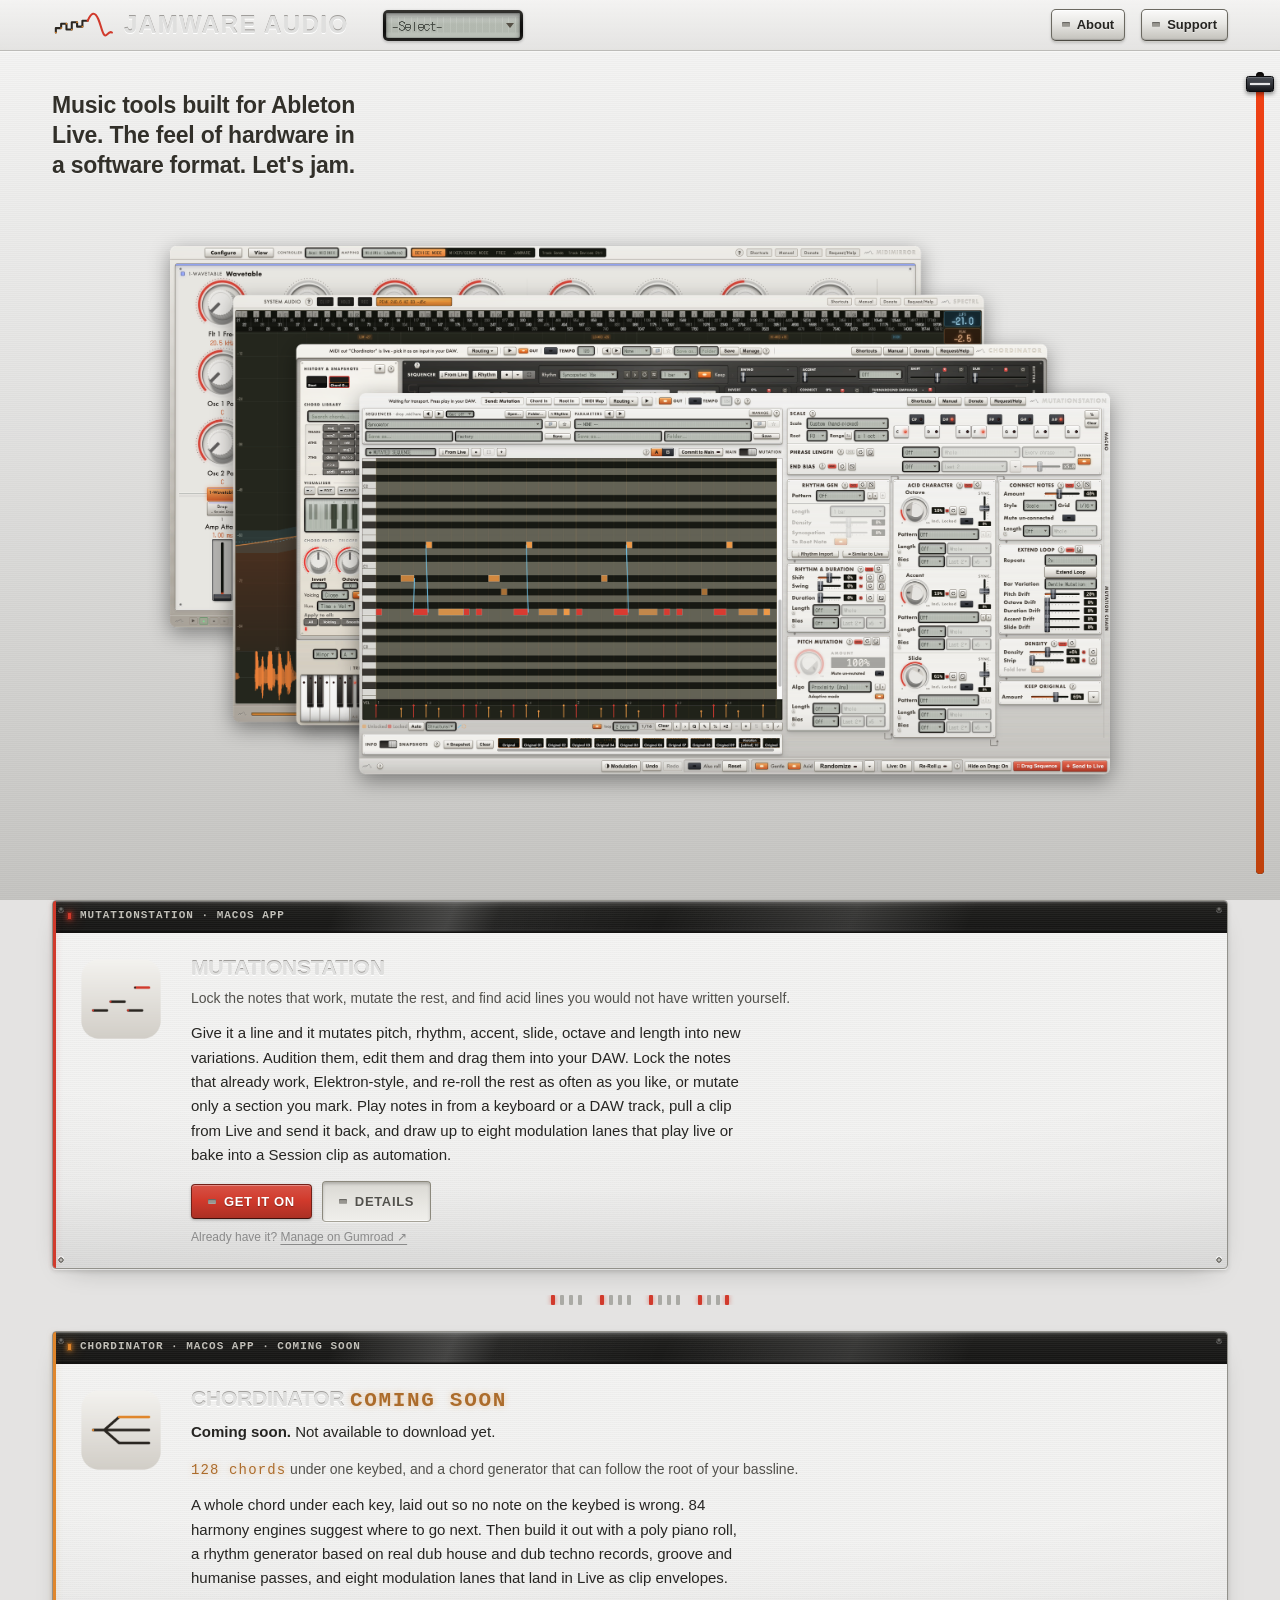
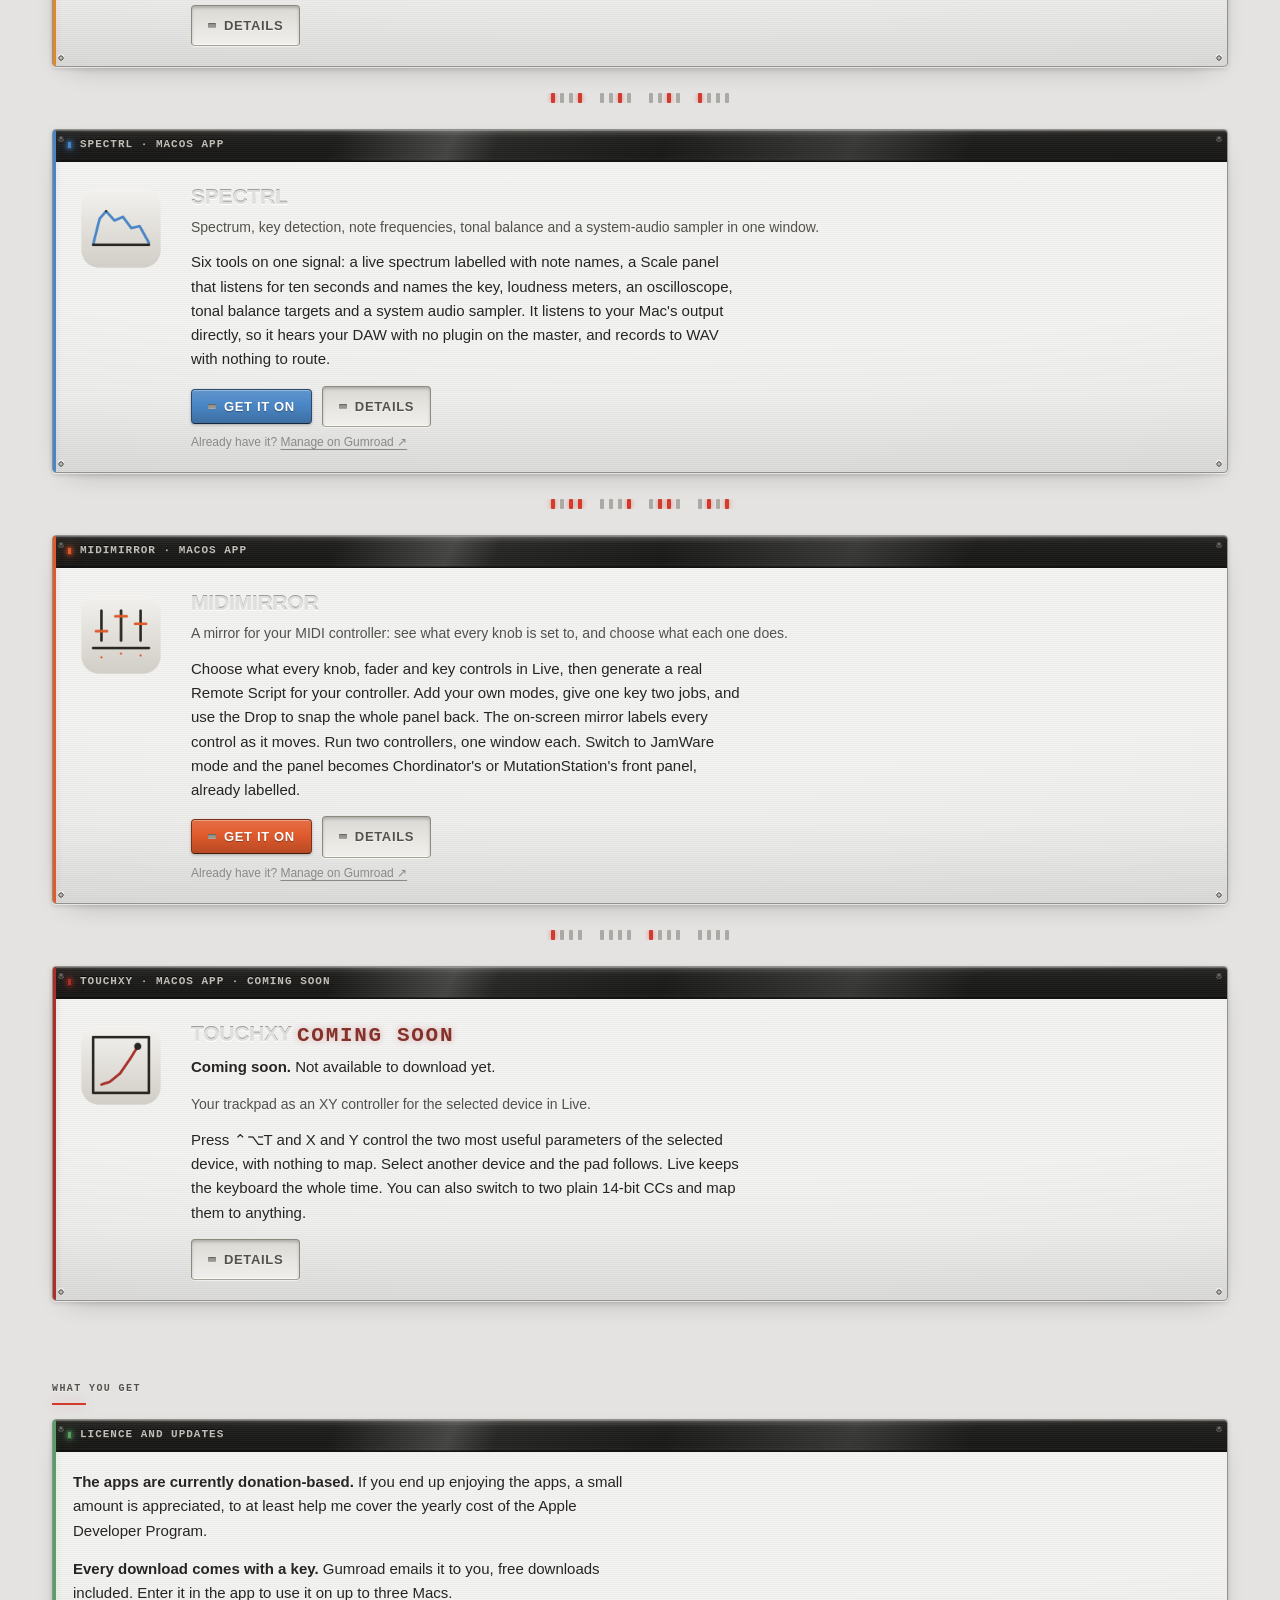
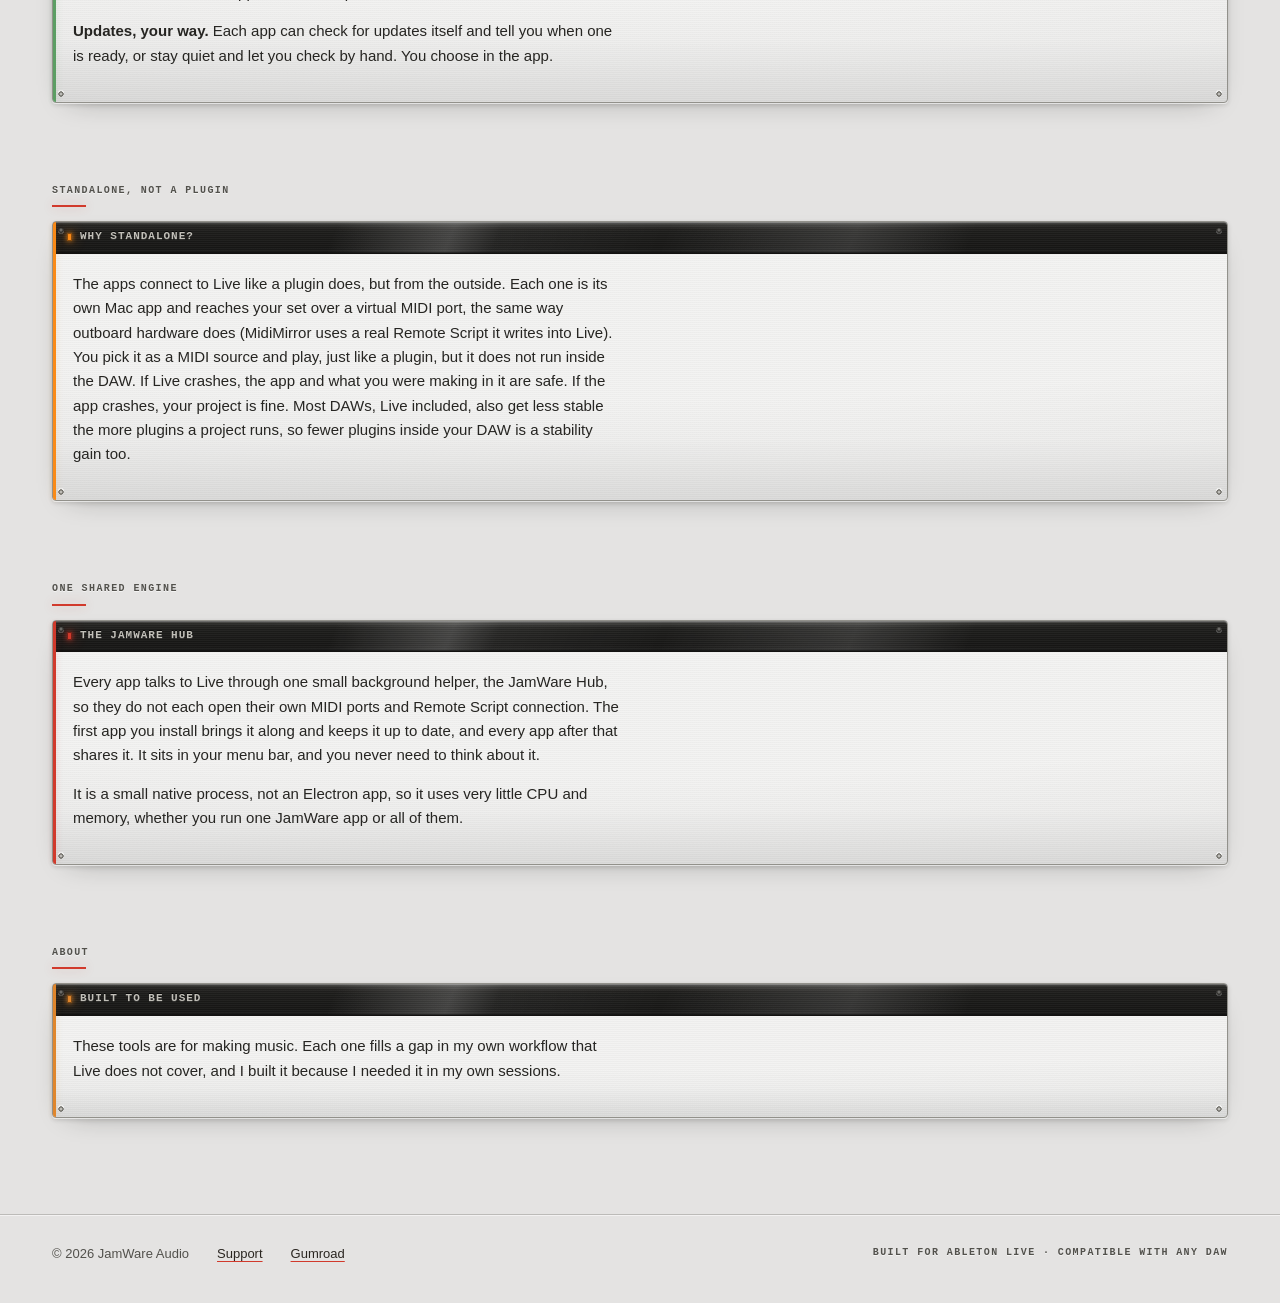
==== index.html @ 196b4a99 "Publish site from jamwareaudio@770627e" ====
<!doctype html>
<html lang="en">
<head>
<meta charset="utf-8" />
<meta name="viewport" content="width=device-width, initial-scale=1" />
<title>JamWare Audio - Music tools built for Ableton Live</title>
<meta name="description" content="Apps built for Ableton Live, with the flexibility of plugins and the depth of hardware: MutationStation, Chordinator, Spectrl and MidiMirror. Compatible with any DAW." />
<!-- The company mark, not an app icon: every tab of this site used to be
     branded MutationStation, which reads as one product rather than five. -->
<link rel="icon" href="assets/favicon.svg" />

<!-- Social cards. Pasting a link to this site into a DM, a forum or a post
     previewed as a blank box before 2026-08-13, which is most of how anything
     gets shared. og:image must be an absolute URL: several scrapers do not
     resolve relative ones, and the fallback when they fail is nothing at all.
     If the site ever moves off https://jamwareaudio.com/ these five URLs move with it. -->
<meta property="og:type" content="website" />
<meta property="og:site_name" content="JamWare Audio" />
<meta property="og:title" content="JamWare Audio - Mac apps for music production" />
<meta property="og:description" content="Apps built for Ableton Live, with the flexibility of plugins and the depth of hardware: MutationStation, Chordinator, Spectrl and MidiMirror. Compatible with any DAW." />
<meta property="og:url" content="https://jamwareaudio.com/" />
<meta property="og:image" content="https://jamwareaudio.com/assets/shots/hero-stack.png" />
<meta name="twitter:card" content="summary_large_image" />
<meta name="twitter:title" content="JamWare Audio - Mac apps for music production" />
<meta name="twitter:description" content="Apps built for Ableton Live, with the flexibility of plugins and the depth of hardware: MutationStation, Chordinator, Spectrl and MidiMirror. Compatible with any DAW." />
<meta name="twitter:image" content="https://jamwareaudio.com/assets/shots/hero-stack.png" />
<link rel="stylesheet" href="styles.css?v=1790331488" />

<!-- ==========================================================================
     STORE LINKS — every "Get it" button on this site points at Gumroad, and
     every one of them is written as https://jamwareaudio.gumroad.com/l/<slug>.

     The four app slugs (mutationstation, chordinator, spectrl, midimirror) were
     checked against the live dashboard on 2026-08-13 and are correct. They
     appear here on the cards and once more on each page in apps/.

     ⚠ The two bundle slugs, creative-bundle and toolbox-bundle, are NOT
     confirmed: those products do not exist on Gumroad yet. Both buttons 404
     until they are created. Nothing here needs changing if the products are
     made with these slugs; if they end up named differently, fix them in the
     #bundles section below.
     ====================================================================== -->
</head>
<body>


<header class="site-header">
  <div class="wrap">
    <a class="brand" href="index.html">
      <img src="assets/logo.svg" alt="" width="40" height="22" />
      <span class="wordmark">JamWare Audio</span>
    </a>
    
    <label class="hero-lcd" aria-hidden="false">
        <select id="siteAppSelect" class="hero-lcd-select" aria-label="Select an app" onchange="if(this.value){ location.href=this.value; }">
          <option value="" selected>-Select-</option>
          <option value="apps/mutationstation.html">MutationStation</option>
          <option value="apps/chordinator.html">Chordinator</option>
          <option value="apps/spectrl.html">Spectrl</option>
          <option value="apps/midimirror.html">MidiMirror</option>
          <option value="apps/touchxy.html">TouchXY</option>
        </select>
      </label>
    <nav class="site-nav">
      <!-- Bundles hidden 2026-09-23: every app is free / pay what you want, so a bundle saves nothing. Restore with the #bundles section. <a href="#bundles">Bundles</a> -->
      <a href="#about">About</a>
      <a href="mailto:jamwareaudio@gmail.com">Support</a>
    </nav>
  </div>
</header>

<main>

  <section class="hero wrap">
    <!-- ⚠ The headline is the NAME, not a claim, and that is deliberate as of
         2026-08-13 at the user's instruction. It is set as engraved metal
         (.engraved, in styles.css) because the whole site argues these are
         boxes rather than plugins, and a milled nameplate is the first thing
         you see on a box. Treat it as a wordmark: do not reword it, and do not
         let it wrap to three lines on mobile.

         The claim that used to be the h1 survives directly underneath as
         .hero-claim, and it must survive somewhere. Its reasoning, kept
         because it will otherwise be re-litigated:

         Do not shrink it back toward "small tools that do one thing". That was
         the wording before it and the user rejected it: MutationStation and
         Chordinator are not small. They are deep MIDI generators, closer in
         scope to a standalone hardware sequencer than to a utility, and
         "small" priced them down in the reader's head before they had seen
         anything.

         "Depth of hardware" is the claim because it is the only one true of
         all four. A line naming sequencers would misdescribe Spectrl and
         MidiMirror, which are not sequencers; "standalone" and "deep" cover
         the whole range and set up the buy-a-box-not-a-plugin argument the
         product pages make at length. No hardware brand is named here, at the
         user's instruction — the comparison is evoked, not claimed. -->
    <!-- 2026-08-16: the user shortened the nameplate to just "JamWare Audio".
         The wordmark-not-a-claim reasoning above still holds — it is only
         tighter now. The claim moved wholesale into .hero-claim below, which
         the user rewrote the same day to name the plugin comparison the rest of
         the site now leans on ("flexibility of plugins" — these devices plug
         into Live over MIDI / a Remote Script, so the framing is literal, not a
         stretch; see the #products rename and the Why-standalone panel). -->
        <!-- front-page wordmark removed per user request (top-row wordmark remains) -->
    <!-- 2026-08-19: the user rewrote this line again, dropping "Plugins &
         companion apps" for the flatter "Music tools". Two things changed and
         both are deliberate. "Plugins" was always the weaker half of the
         earlier framing — these are not VST/AU plugins, they are apps that
         talk to Live over MIDI and a Remote Script, and leading with the word
         invites the reader to look for something in their plugin folder.
         "Music tools" makes no claim about the format at all, which is the
         point: the format argument is the NEXT sentence's job, and the
         Why-standalone panel's after that. Keep the three-beat shape (what it
         is / what it feels like / the invitation) and keep "Let's jam" — it is
         the only informal line on the page and it is doing the work of a sign-
         off. -->
        <p class="hero-claim">Music tools built for Ableton Live. The feel of hardware in a software format. Let's jam.</p>
    <!-- 2026-08-16: a decorative peak-meter strip was tried here (static "lit"
         segments per product accent) and shipped, then the user reviewed it
         live and rejected it outright ("I didnt like the four-color peak
         meter. remove.") — pulled same day, do not re-add without a fresh ask. -->

    <!-- 2026-08-16: proof-of-concept LCD-style dropdown, requested after the
         user pointed at MutationStation's in-app preset dropdown ("that LCD
         calculator style") and asked for it on the site. That control is
         native Electron UI in a repo `web` doesn't own; there was also no
         existing functional dropdown anywhere on the site to reskin (checked
         — no <select>, no <details>, nothing). So this is a genuinely new,
         small, real control rather than a restyle: a "jump to an app"
         picker, using the recessed dark screen recipe from .screen.empty
         (--screen-bg/--screen-edge/--screen-text, same inset shadow) as the
         bezel, with .lcd's mono/tabular-nums/phosphor-glow language for the
         readout text. Native <select> underneath (appearance:none, custom
         chevron drawn in CSS) rather than a div-built menu, so it stays a
         real form control — keyboard, screen reader, native menu — under a
         reskinned surface, not a lookalike that has to reimplement all of
         that by hand. If this reads well, the larger next step discussed
         with the user is making the hero screenshot cascade itself an
         LCD-style interactive app picker. -->
    <!-- Jump-to app dropdown removed per user request -->
  </section>

  <!-- The range, cascaded, in the same dark inset screen the product pages use.
       The apps' own windows are cream faceplates around dark screens, so they
       nest inside this frame rather than sitting on top of it, which is the
       whole argument for the site sharing the apps' design language.

       This was a single Spectrl window until 2026-08-13. One meter was the
       wrong first impression of a range of four, and the depth order now does
       the ranking: whatever is in front is what we want looked at first.
       Rebuild it with ./make-hero.py, which is where the ordering lives. -->
  <!-- The MutationStation window in the cascade is not a static screenshot on
       its own -- it is a real re-roll loop composited into the exact spot its
       piano roll occupies. Both mutationstation.png (the still cascade shot)
       and mutationstation-reroll.mp4 (the loop) were captured from the SAME
       live window in one CDP session on 2026-08-16 specifically so this would
       line up; a screenshot and video shot on different days at different
       window sizes visibly do not overlay (that failure, and the revert of it,
       is in site/HANDOFF.md and MutationStation/HANDOFF.md). The .hero-inset
       percentages below are not eyeballed: they come from the window's own
       .pianoroll-wrap.getBoundingClientRect() at capture time, run through
       make-hero.py's WIN_W/STEP_X/STEP_Y/PAD placement math for the frontmost
       (mutationstation, last in ORDER) layer. Recompute them from scratch if
       either asset is ever re-shot independently of the other. -->
  <section class="wrap hero-shot">
    <div class="screen">
      <div class="hero-stack-frame">
        <picture>
          <source srcset="assets/shots/sized/hero-stack-2400.webp 2400w, assets/shots/sized/hero-stack-3600.webp 3600w" sizes="(max-width: 986px) 100vw, 986px" type="image/webp" />
          <img src="assets/shots/hero-stack.png"
               alt="The four apps open at once, cascaded: MutationStation in front, then Chordinator, Spectrl and MidiMirror behind it" />
        </picture>
        <!-- THE RE-ROLL INSET, BACK ON 2026-09-24. It was switched off earlier
             the same day because the loop (shot 2026-08-16) and the still
             (re-shot twice since, at another window size) no longer lined up:
             the video's scrollbar and a white strip landed mid-roll. The still,
             poster and loop are now ONE capture session again: the poster is
             pixel-identical to the still's roll, and the .hero-inset box in
             styles.css was checked against the rebuilt hero-stack.png (mean
             error 2/255, worse at any 3px shift). Re-shoot all three together
             or none of them; see styles.css for the recipe. -->
        <picture>
          <source srcset="assets/shots/mutationstation-reroll-poster.webp" type="image/webp" />
          <img class="hero-inset hero-inset-poster"
               src="assets/shots/mutationstation-reroll-poster.png"
               alt="" aria-hidden="true" />
        </picture>
        <video class="hero-inset"
               src="assets/shots/mutationstation-reroll.mp4"
               poster="assets/shots/mutationstation-reroll-poster.png"
               autoplay muted loop playsinline webkit-playsinline disablePictureInPicture disableRemotePlayback preload="auto"
               aria-label="MutationStation re-rolling a pattern: locked notes in red hold their pitch while unlocked notes in orange mutate on each roll"></video>
        <script>
        /* Some mobile browsers only honour "muted" as a JS property set
           before play(), not the HTML attribute alone -- if autoplay is
           rejected because the browser doesn't yet consider the video muted,
           it falls back to showing its native paused-state play button over
           the video, which is the "play button over the hero animation on
           mobile" this fixes. Belt-and-braces retry of .play() covers that
           case; the attribute above is left in place for browsers that do
           honour it (avoids a flash of the play button before this runs).

           The video itself starts at opacity:0 (see .hero-inset in
           styles.css) with this poster <img> sitting in the exact same spot
           underneath -- hiding the ::-webkit-media-controls-start-playback-
           button pseudo-element only covers Safari's specific paused-video
           icon, but every engine draws SOME kind of native loading/play
           affordance for the brief window between navigation and the first
           decoded frame, and that gap was showing up as a quick flash on
           every page load, not just blocked-autoplay ones. Keeping the whole
           video box invisible until 'playing' actually fires means whatever
           chrome the browser draws during that gap is invisible too; the
           poster underneath (identical crop to the video's own first frame)
           reads as the still image the whole time, then the video fades in
           the instant real playback starts. */
        (function () {
          var v = document.currentScript.previousElementSibling;
          if (!v || v.tagName !== 'VIDEO') return;
          v.addEventListener('playing', function () { v.classList.add('is-playing'); });
          v.muted = true;
          var p = v.play();
          if (p && p.catch) p.catch(function () {
            /* Low Power Mode / Data Saver reject autoplay outright, and no
               amount of retrying without a user gesture changes that -- the
               overlay is hidden via CSS so it doesn't look broken, but retry
               once on the first touch/click on the page in case that gesture
               is enough to unblock it (iOS treats a touch anywhere on the
               page, not just on the video, as sufficient). */
            var retry = function () { v.play().catch(function () {}); };
            document.addEventListener('touchstart', retry, { once: true, passive: true });
            document.addEventListener('click', retry, { once: true });
          });
        })();
        </script>
      </div>
    </div>
    <!-- The "Lock the notes that work · re-roll the rest" caption that used to
         sit here was removed 2026-08-16 at the user's request: it name-drops
         MutationStation's own mechanic under a shot of all four apps, which
         reads as if the whole cascade does one thing. -->
    <!-- The caption used to name the four apps in the cascade
         ("MutationStation, Chordinator, Spectrl, MidiMirror"). Removed
         2026-08-16 at the user's request: it is a hard-coded roster that goes
         stale the moment a fifth app ships, and the alt text already names the
         stack for anyone who needs it. The image carries the point on its own. -->
  </section>

  <section class="section wrap" id="products">
    <div class="products">

      <!-- ------------------------------------------------- MutationStation -->
      <article class="product panel" style="--accent:#D13A2C">
        <h2 class="panel-head">MutationStation · macOS app</h2>
        <div class="panel-body">
          <img class="icon" src="assets/icons/mutationstation-1024.png" alt="MutationStation icon" />
          <div>
            <h3><a href="apps/mutationstation.html">MutationStation</a></h3>
            <p class="tagline">Lock the notes that work, mutate the rest, and find acid lines you would not have written yourself.</p>
            <p class="blurb">
              Give it a line and it mutates pitch, rhythm, accent, slide,
              octave and length into new variations. Audition them, edit them
              and drag them into your DAW. Lock the notes that already work,
              Elektron-style, and re-roll the rest as often as you like, or
              mutate only a section you mark. Play notes in from a keyboard or
              a DAW track, pull a clip from Live and send it back, and draw up
              to eight modulation lanes that play live or bake into a Session
              clip as automation.
            </p>
            <div class="btn-row">
              <a class="btn gumroad-button" href="https://jamwareaudio.gumroad.com/l/mutationstation">Get it on</a>
              <a class="btn btn-ghost" href="apps/mutationstation.html">Details</a>
            </div>
            <p class="manage-note">Already have it? <a href="https://gumroad.com/library" target="_blank" rel="noopener">Manage on Gumroad ↗</a></p>
          </div>
        </div>
      </article>

      <!-- Step sequence: four-on-the-floor with a pickup -- 1/5/9/13 plus the last 16th leaning into the next bar. The plainest of the three on purpose: it is the first divider on the page and sets the grid the other two syncopate against. -->
      <div class="tick-row">
        <div class="beat"><div class="tick lit"></div><div class="tick"></div><div class="tick"></div><div class="tick"></div></div>
        <div class="beat"><div class="tick lit"></div><div class="tick"></div><div class="tick"></div><div class="tick"></div></div>
        <div class="beat"><div class="tick lit"></div><div class="tick"></div><div class="tick"></div><div class="tick"></div></div>
        <div class="beat"><div class="tick lit"></div><div class="tick"></div><div class="tick"></div><div class="tick lit"></div></div>
      </div>

      <!-- ------------------------------------------------------ Chordinator -->
      <article class="product panel" style="--accent:#E0862C">
        <h2 class="panel-head">Chordinator · macOS app · coming soon</h2>
        <div class="panel-body">
          <img class="icon" src="assets/icons/chordinator-1024.png" alt="Chordinator icon" />
          <div>
            <h3><a href="apps/chordinator.html">Chordinator</a> <span class="lcd">Coming soon</span></h3>
            <p class="blurb"><strong>Coming soon.</strong> Not available to download yet.</p>
            <p class="tagline"><span class="lcd">128 chords</span> under one keybed, and a chord generator that can follow the root of your bassline.</p>
            <p class="blurb">
              A whole chord under each key, laid out so no note on the keybed
              is wrong. 84 harmony engines suggest where to go next. Then build
              it out with a poly piano roll, a rhythm generator based on real
              dub house and dub techno records, groove and humanise passes,
              and eight modulation lanes that land in Live as clip envelopes.
            </p>
            <div class="btn-row">
              <a class="btn btn-ghost" href="apps/chordinator.html">Details</a>
            </div>
          </div>
        </div>
      </article>

      <!-- Step sequence: 3-2 son clave -- 1/4/7/11/13. The classic 3+3+4+2+4 subdivision, which is why it reads as a rhythm rather than as a pattern: the ear already knows this one even when it is drawn instead of played. -->
      <div class="tick-row">
        <div class="beat"><div class="tick lit"></div><div class="tick"></div><div class="tick"></div><div class="tick lit"></div></div>
        <div class="beat"><div class="tick"></div><div class="tick"></div><div class="tick lit"></div><div class="tick"></div></div>
        <div class="beat"><div class="tick"></div><div class="tick"></div><div class="tick lit"></div><div class="tick"></div></div>
        <div class="beat"><div class="tick lit"></div><div class="tick"></div><div class="tick"></div><div class="tick"></div></div>
      </div>

      <!-- ---------------------------------------------------------- Spectrl -->
      <article class="product panel" style="--accent:#4A86C5">
        <h2 class="panel-head">Spectrl · macOS app</h2>
        <div class="panel-body">
          <img class="icon" src="assets/icons/spectrl-1024.png" alt="Spectrl icon" />
          <div>
            <h3><a href="apps/spectrl.html">Spectrl</a></h3>
            <p class="tagline">Spectrum, key detection, note frequencies, tonal balance and a system-audio sampler in one window.</p>
            <p class="blurb">
              Six tools on one signal: a live spectrum labelled with note
              names, a Scale panel that listens for ten seconds and names the
              key, loudness meters, an oscilloscope, tonal balance targets and
              a system audio sampler. It listens to your Mac's output directly,
              so it hears your DAW with no plugin on the master, and records
              to WAV with nothing to route.
            </p>
            <div class="btn-row">
              <a class="btn gumroad-button" href="https://jamwareaudio.gumroad.com/l/spectrl">Get it on</a>
              <a class="btn btn-ghost" href="apps/spectrl.html">Details</a>
            </div>
            <p class="manage-note">Already have it? <a href="https://gumroad.com/library" target="_blank" rel="noopener">Manage on Gumroad ↗</a></p>
          </div>
        </div>
      </article>

      <!-- Step sequence: a broken 16th figure -- 1/3/4/8/10/11/14/16. Denser and deliberately off-grid, closest to what MutationStation actually produces after a re-roll, and it sits directly above the section that talks about that. -->
      <div class="tick-row">
        <div class="beat"><div class="tick lit"></div><div class="tick"></div><div class="tick lit"></div><div class="tick lit"></div></div>
        <div class="beat"><div class="tick"></div><div class="tick"></div><div class="tick"></div><div class="tick lit"></div></div>
        <div class="beat"><div class="tick"></div><div class="tick lit"></div><div class="tick lit"></div><div class="tick"></div></div>
        <div class="beat"><div class="tick"></div><div class="tick lit"></div><div class="tick"></div><div class="tick lit"></div></div>
      </div>

      <!-- ------------------------------------------------------- MidiMirror -->
      <article class="product panel" style="--accent:#E05A2C">
        <h2 class="panel-head">MidiMirror · macOS app</h2>
        <div class="panel-body">
          <img class="icon" src="assets/icons/midimirror-1024.png" alt="MidiMirror icon" />
          <div>
            <h3><a href="apps/midimirror.html">MidiMirror</a></h3>
            <p class="tagline">A mirror for your MIDI controller: see what every knob is set to, and choose what each one does.</p>
            <p class="blurb">
              Choose what every knob, fader and key controls in Live, then
              generate a real Remote Script for your controller. Add your own
              modes, give one key two jobs, and use the Drop to snap the whole
              panel back. The on-screen mirror labels every control as it
              moves. Run two controllers, one window each. Switch to JamWare
              mode and the panel becomes Chordinator's or MutationStation's
              front panel, already labelled.
            </p>
            <div class="btn-row">
              <a class="btn gumroad-button" href="https://jamwareaudio.gumroad.com/l/midimirror">Get it on</a>
              <a class="btn btn-ghost" href="apps/midimirror.html">Details</a>
            </div>
            <p class="manage-note">Already have it? <a href="https://gumroad.com/library" target="_blank" rel="noopener">Manage on Gumroad ↗</a></p>
          </div>
        </div>
      </article>

      <!-- Step sequence: two notes a bar apart, 1/9 -- the sparsest row on the page, over the smallest app. -->
      <div class="tick-row">
        <div class="beat"><div class="tick lit"></div><div class="tick"></div><div class="tick"></div><div class="tick"></div></div>
        <div class="beat"><div class="tick"></div><div class="tick"></div><div class="tick"></div><div class="tick"></div></div>
        <div class="beat"><div class="tick lit"></div><div class="tick"></div><div class="tick"></div><div class="tick"></div></div>
        <div class="beat"><div class="tick"></div><div class="tick"></div><div class="tick"></div><div class="tick"></div></div>
      </div>

      <!-- ---------------------------------------------------------- TouchXY -->
      <!-- COMING SOON (2026-09-24, the user): a page and a card, no download.
           Add the Gumroad button and the manage-note, as on the cards above,
           when it ships. -->
      <article class="product panel" style="--accent:#A8322A">
        <h2 class="panel-head">TouchXY · macOS app · coming soon</h2>
        <div class="panel-body">
          <img class="icon" src="assets/icons/touchxy-1024.png" alt="TouchXY icon" />
          <div>
            <h3><a href="apps/touchxy.html">TouchXY</a> <span class="lcd">Coming soon</span></h3>
            <p class="blurb"><strong>Coming soon.</strong> Not available to download yet.</p>
            <p class="tagline">Your trackpad as an XY controller for the selected device in Live.</p>
            <p class="blurb">
              Press ⌃⌥T and X and Y control the two most useful parameters of
              the selected device, with nothing to map. Select another device
              and the pad follows. Live keeps the keyboard the whole time. You
              can also switch to two plain 14-bit CCs and map them to
              anything.
            </p>
            <div class="btn-row">
              <a class="btn btn-ghost" href="apps/touchxy.html">Details</a>
            </div>
          </div>
        </div>
      </article>

    </div>
  </section>

  <!-- ======================================================================
       DEMO REEL — added 2026-08-19.

       Placed between the apps and the bundles on purpose: by here a visitor
       knows what the four apps are and has not yet been asked to buy two at
       once, which is the moment a demo is worth most.

       ⚠ SHIPPED EMPTY, DELIBERATELY. The recordings do not exist yet. The
       furniture goes in now because it was designed and signed off now, and
       because dropping footage in later should be a src attribute rather
       than a layout job. The section is therefore in its IDLE state:

         · the panel carries `is-idle`, which greys the controls (styles.css,
           PHOSCYON PASS §6)
         · every control is a real <button disabled>, not a div that looks
           disabled — a visitor tabbing through must not land on a control
           that does nothing
         · the LCD says what it is waiting for

       TO SWITCH IT ON: drop the .mp4/.webm files into assets/demos/, replace
       the .video-stage-inner block with a <video controls poster=…>, remove
       `is-idle` from the panel and `disabled` from the three buttons, and
       wire them to the video element. Nothing else in this section changes.

       The accent is Chordinator's amber (--p-live-slider-accent), not the
       brand red: red is the commit/buy colour everywhere else on this page
       and a transport is not a purchase.
       ====================================================================== -->
  <!-- ⚠ HIDDEN 2026-08-26, at the user's request: no footage exists yet and
       an empty/disabled demo panel isn't worth showing visitors in the
       meantime. The section below is untouched, just commented out — to
       bring it back, delete this comment wrapper and the matching closing
       comment below it. Nothing else needs to change; see the "TO SWITCH IT
       ON" note further up for actually populating it with real video.
  <section class="section wrap" id="demos">
    <span class="legend">Demos</span>
    <div class="panel video-panel is-idle" style="--accent:#FA8A17">
      <h2 class="panel-head">Video walkthroughs</h2>
      <div class="panel-body">

        <div class="video-stage">
          <div class="video-stage-inner">
            <button class="video-play" type="button" disabled aria-label="Play demo">▶</button>
            <span class="video-caption">Demo footage in production</span>
          </div>
        </div>

        <div class="video-bar">
          <div class="video-transport">
            <button type="button" disabled aria-label="Previous demo">◀◀</button>
            <button type="button" class="video-play-cap" disabled aria-label="Play or stop">▶</button>
            <button type="button" disabled aria-label="Next demo">▶▶</button>
          </div>
          <div class="video-read">
            <span class="video-read-label">Up next</span>
            <span class="video-read-value">Short walkthroughs of all four apps — coming shortly</span>
          </div>
        </div>

      </div>
    </div>
  </section>
  END OF HIDDEN DEMOS SECTION -->


  <!-- Two bundles, not one set. The Companion Suite (all four apps, one price)
       was removed on 2026-08-13 at the user's instruction: a single "buy
       everything" tier asks a first-time visitor to commit to four apps at
       once, and it lumped the two writing tools in with the three utilities as
       though they were bought for the same reason. They are not. Somebody
       chasing lines and chords wants MutationStation and Chordinator; somebody
       setting up a room wants the measuring and mapping tools. The split is by
       intent, which is why each panel carries the accent of its lead app rather
       than a house colour. -->
  <!-- ⚠ HIDDEN 2026-09-23, not deleted. The user made every app free / pay what
       you want, which leaves a bundle nothing to save, and said the bundles
       will come back later. Both Gumroad bundle products are Unpublished too.
       To restore: drop the `hidden` attribute and un-comment the nav links. -->
  <section class="section wrap" id="bundles" hidden>
    <span class="legend">Bundles</span>
    <div class="bundles">

      <!-- ------------------------------------------------- Creative Bundle -->
      <div class="panel suite" style="--accent:#D13A2C">
        <h2 class="panel-head">The Creative Bundle</h2>
        <div class="panel-body">
          <div class="suite-icons">
            <img src="assets/icons/mutationstation-1024.png" alt="" />
            <img src="assets/icons/chordinator-1024.png" alt="" />
          </div>
          <div class="prose">
            <p>
              MutationStation and Chordinator, the two apps that write notes.
              They work together: take chords from Chordinator, mutate a line
              over them in MutationStation, and drag either one into your
              DAW.
            </p>
            <div class="btn-row">
              <a class="btn gumroad-button" href="https://jamwareaudio.gumroad.com/l/creative-bundle">Get the Creative Bundle</a>
              <span class="price">Two apps &middot; one purchase</span>
            </div>
            <p class="manage-note">Already have it? <a href="https://gumroad.com/library" target="_blank" rel="noopener">Manage on Gumroad ↗</a></p>
          </div>
        </div>
      </div>

      <!-- -------------------------------------------------- Toolbox Bundle -->
      <div class="panel suite" style="--accent:#4A86C5">
        <h2 class="panel-head">The Toolbox Bundle</h2>
        <div class="panel-body">
          <div class="suite-icons">
            <img src="assets/icons/spectrl-1024.png" alt="" />
            <img src="assets/icons/midimirror-1024.png" alt="" />
          </div>
          <div class="prose">
            <p>
              Spectrl and MidiMirror, the tools for everything around the
              notes. See what you are hearing, and choose what every knob on
              your controller does.
            </p>
            <div class="btn-row">
              <a class="btn gumroad-button" href="https://jamwareaudio.gumroad.com/l/toolbox-bundle">Get the Toolbox Bundle</a>
              <span class="price">Two apps &middot; one purchase</span>
            </div>
            <p class="manage-note">Already have it? <a href="https://gumroad.com/library" target="_blank" rel="noopener">Manage on Gumroad ↗</a></p>
          </div>
        </div>
      </div>

    </div>
  </section>

  <!-- What a visitor gets, answered on the page. Rewritten 2026-09-23 when the
       user made every app free / pay what you want. Licence keys stay: Gumroad
       issues one with every download, EUR 0 included, and the apps still ask
       for it (see each app's licence.js). Suggested amounts are set on Gumroad:
       MutationStation EUR 20, the others EUR 10. Keep them in step.
       The refund paragraph was removed on 2026-09-24 at the user's request,
       while the apps are donation-based; it comes back when they are sold. -->
  <section class="section wrap" id="licence">
    <span class="legend">What you get</span>
    <div class="panel" style="--accent:#5B9E63">
      <h2 class="panel-head">Licence and updates</h2>
      <div class="panel-body">
        <div class="prose">
          <p>
            <strong>The apps are currently donation-based.</strong> If you end
            up enjoying the apps, a small amount is appreciated, to at least
            help me cover the yearly cost of the Apple Developer Program.
          </p>
          <p>
            <strong>Every download comes with a key.</strong> Gumroad emails
            it to you, free downloads included. Enter it in the app to use it
            on up to three Macs.
          </p>
          <p>
            <strong>Updates, your way.</strong> Each app can check for updates
            itself and tell you when one is ready, or stay quiet and let you
            check by hand. You choose in the app.
          </p>
        </div>
      </div>
    </div>
  </section>

  <!-- Why standalone. Added 2026-08-16 alongside the "flexibility of plugins"
       reframing (hero-claim, the #products -> "Standalones & Plugins" nav). That
       reframing invites the obvious question — if they behave like plugins, why
       aren't they plugins? — so the site now answers it in one place instead of
       leaving it implied. The copy generalises Chordinator's own "Why standalone"
       panel (apps/chordinator.html) to the whole range: they reach Live the way
       outboard gear does (a virtual MIDI port, or a Remote Script for MidiMirror),
       which is what "flexibility of plugins" means literally, while running in
       their own process so a DAW crash can't take the tool — or your work in it —
       down with it. Keep this in sync with that panel if either changes. -->
  <section class="section wrap" id="why-standalone">
    <span class="legend">Standalone, not a plugin</span>
    <div class="panel" style="--accent:#FA8A17">
      <h2 class="panel-head">Why standalone?</h2>
      <div class="panel-body">
        <div class="prose">
          <p>
            The apps connect to Live like a plugin does, but from the outside.
            Each one is its own Mac app and reaches your set over a virtual MIDI
            port, the same way outboard hardware does (MidiMirror uses a real
            Remote Script it writes into Live). You pick it as a MIDI source and
            play, just like a plugin, but it does not run inside the DAW. If Live
            crashes, the app and what you were making in it are safe. If the app
            crashes, your project is fine. Most DAWs, Live included, also get
            less stable the more plugins a project runs, so fewer plugins inside
            your DAW is a stability gain too.
          </p>
        </div>
      </div>
    </div>
  </section>

  <section class="section wrap" id="hub">
    <span class="legend">One shared engine</span>
    <div class="panel" style="--accent:#D13A2C">
      <h2 class="panel-head">The JamWare Hub</h2>
      <div class="panel-body">
        <div class="prose">
          <p>
            Every app talks to Live through one small background helper, the
            JamWare Hub, so they do not each open their own MIDI ports and
            Remote Script connection. The first app you install brings it along
            and keeps it up to date, and every app after that shares it. It
            sits in your menu bar, and you never need to think about it.
          </p>
          <p>
            It is a small native process, not an Electron app, so it uses very
            little CPU and memory, whether you run one JamWare app or all of
            them.
          </p>
        </div>
      </div>
    </div>
  </section>

  <section class="section wrap" id="about">
    <span class="legend">About</span>
    <div class="panel" style="--accent:#E0862C">
      <h2 class="panel-head">Built to be used</h2>
      <div class="panel-body">
        <div class="prose">
          <p>
            These tools are for making music. Each one fills a gap in my own
            workflow that Live does not cover, and I built it because I needed
            it in my own sessions.
          </p>
        </div>
      </div>
    </div>
  </section>

</main>

<footer class="site-footer">
  <div class="wrap">
    <span>© 2026 JamWare Audio</span>
    <a href="mailto:jamwareaudio@gmail.com">Support</a>
    <a href="https://jamwareaudio.gumroad.com">Gumroad</a>
    <span class="spacer legend">Built for Ableton Live · compatible with any DAW</span>
  </div>
</footer>

<!-- ==========================================================================
     GUMROAD OVERLAY CHECKOUT
     --------------------------------------------------------------------------
     Every "Get it" button above carries class="btn gumroad-button". That second
     class is what this script looks for: it intercepts the click and opens
     Gumroad's checkout in a modal over this page, so the customer buys without
     appearing to leave the site. The alternative Gumroad offers is an inline
     embed that renders the whole product box into a div — rejected, because it
     duplicates copy we have already written here and cannot follow this layout.

     WHY THIS IS SAFE TO ADD BEFORE LAUNCH. The anchors are ordinary links with
     real hrefs. If this script is blocked, fails to load, or Gumroad changes the
     class it binds to, every button falls back to being a plain link to the
     product page — which is exactly the behaviour the site had before. There is
     no state where adding this leaves a button dead.

     ⚠ THE MODAL ITSELF IS UNVERIFIED UNTIL THE PRODUCTS ARE PUBLISHED. While
     the four listings are unpublished their /l/<slug> URLs 404 for anyone not
     signed in as the seller, so the overlay cannot be opened from here — a modal
     onto a 404 looks identical to one that is broken. On launch day, click one
     button in a private window and confirm the modal opens.

     The *appearance* is a separate question and it is already settled. This
     script is a 539-byte loader; it appends a bundle and a stylesheet that
     repaints .gumroad-button as a pink Gumroad button. That stylesheet is a
     plain URL and needs no published product, so it was fetched and read, and
     the guard in styles.css answers it rule by rule — including the part that
     would otherwise have broken our button outright rather than merely
     recoloured it. The reasoning is in that block; read it before touching it.

     This is the only third-party script on the site.
     ====================================================================== -->
<noscript><style>a.btn.gumroad-button { visibility: visible !important; }</style></noscript>
<script>
/* Buttons start `visibility: hidden` in styles.css (see the comment on
   a.btn.gumroad-button.gr-ready) so the "GET IT ON" text can't paint before
   gumroad-bundle.js appends its .logo-full wordmark span a beat later. This
   watches for that append and reveals every button in one paint once it's
   there -- or after a fixed timeout if gumroad.js is blocked/slow, so an
   ad-blocked visitor still gets a working (if logo-less) button rather than
   nothing. Must run before the gumroad.js tag below so the observers are
   attached before gumroad-bundle.js has a chance to mutate anything. */
(function () {
  var btns = Array.prototype.slice.call(document.querySelectorAll('a.btn.gumroad-button'));
  if (!btns.length) return;
  var revealed = false;
  function reveal() {
    if (revealed) return;
    revealed = true;
    observers.forEach(function (o) { o.disconnect(); });
    btns.forEach(function (b) { b.classList.add('gr-ready'); });
  }
  var observers = btns.map(function (b) {
    var o = new MutationObserver(function () {
      if (b.querySelector('.logo-full')) reveal();
    });
    o.observe(b, { childList: true });
    return o;
  });
  setTimeout(reveal, 1500);
})();
</script>
<script src="https://gumroad.com/js/gumroad.js"></script>
<script src="assets/site-header.js?v=1786974636"></script>

</body>
</html>
---- styles.css ----
/* ============================================================================
   JamWare Audio — one stylesheet for the whole site.

   The palette below is NOT invented for the web. It is copied from the apps'
   own :root (MutationStation/interface.html, mirrored in Spectrl and
   Chordinator) so the site is another surface in the same instrument family
   rather than a brochure about one. Ink, plate and stroke come from
   brand/brand.json; each product owns exactly ONE accent, set per-card via
   --accent. Change an accent in brand.json, change it here — nowhere else.
   ========================================================================= */

:root {
  /* --- the faceplate, from the apps ------------------------------------- */
  --ui-bg:          hsl(48, 3%, 89%);
  /* --face-hi/--face-lo were near-neutral greys (10%/6% sat) top-to-bottom --
     2026-08-17: nudged toward the same warm-top/grey-bottom split the app
     panel gradients already use (see the hsl(45,24%..) / hsl(40,11%..) pairs
     below), just at lower saturation since this pair paints the whole page
     baseplate rather than one card and needs to stay in the background.

     2026-08-19, CREAM PASS — TRIED AND REVERTED THE SAME DAY. Saturation was
     roughly doubled across this whole group (8→26, 16→40, 10→24, 18→34) to
     chase the warm beige chassis of the hardware the site references. On the
     live page the user's verdict was immediate: "the warmer orange/reddish
     ground — lets revert that, i want the cream / grey instead". These are
     the original values, restored.

     Why it failed, so nobody re-derives it: saturation on a full-page
     baseplate does not behave like saturation on a card. Four tokens at
     ~2x sat each are individually subtle and cumulatively a colour cast, and
     because the hue band here is 38-45 that cast lands as orange rather than
     as cream. Cream on real hardware is a LIGHT warm grey — it reads warm
     because of what surrounds it, not because the plate itself is saturated.
     The dark panel heads, screws and lit accents added the same day are what
     actually supply that surround, and they work against exactly this cooler
     ground.

     So: if the plate ever reads too grey again, the fix is contrast and
     surround (darker heads, more accent), NOT saturation in this block. Do
     not re-run the cream pass.

     2026-08-19, DE-ORANGE PASS — the round after the revert above. Restoring
     the pre-cream values was NOT enough: "It is still too orange/red, the
     faceplate. [...] No orange/red tone at all." The revert had put the
     saturations back but left the HUE where it had always been, in the 26-45
     band — and that band is the problem, not the amount. Hue 26-45 is the
     orange/red side of yellow, so every warm neutral on the page, however
     lightly saturated, was tinted toward terracotta rather than toward
     paper. That is why halving saturation alone reads as "slightly less
     orange" instead of "not orange".

     The fix is therefore a hue move, applied across the whole page and not
     just this block: every low-saturation warm neutral in the sheet (any
     hsl() with hue 20-48 and saturation <= 26%) was moved to hue 48 and had
     its saturation roughly halved. Hue 48 is on the yellow side, where a
     small amount of saturation reads as ivory/cream; the halving then keeps
     it a whisper rather than a tint. The plate tokens in this block were
     hand-set a little lower still (3-5%) because they paint the largest
     areas, where cast accumulates fastest.

     Deliberately NOT touched by that sweep, so they are not "missed" and
     re-swept later: the product accents (`--accent` and the hsl(8,80%,55%)
     fallback), the amber LCD faces on the demo transport (hsl(38,45%,68%),
     hsl(38,30%,84%) and their glow) — those are lit displays and are
     supposed to be orange — and anything at saturation > 26%. The warm
     shadow ink rgba(28,22,14,...) WAS neutralised to rgba(22,22,20,...) —
     nine call sites — because a red-skewed shadow under every button and
     panel edge is the same cast arriving by a different route.

     Rule of thumb after two failed rounds: on this page, warmth is a HUE
     decision before it is a saturation one. Keep warm neutrals at hue ~48;
     if something must be warmer, raise saturation there, do not rotate the
     hue back down toward 40. */
  --face-hi:        hsl(48, 5%, 96%);
  --face-lo:        hsl(48, 3%, 76%);
  --control-bg:     hsl(48, 5%, 95%);
  --control-border: hsl(48, 3%, 56%);
  --hairline:       hsl(48, 3%, 73%);
  /* Shared LCD-picker bezel gradient, hoisted here so both the closed
     `.hero-lcd-select` control and the `.hero-lcd-popup` (appended to
     <body>, a sibling rather than a descendant of `.hero-lcd`) can read it.
     `--bezel` was previously declared only inside `.hero-lcd-select`; the
     popup's `background: ... var(--bezel) border-box` referenced an unset
     custom property with no fallback, which makes the whole `background`
     shorthand invalid at computed-value time -- the popup rendered as a
     plain unstyled white list instead of the LCD bezel. */
  --bezel: linear-gradient(180deg,
     hsl(48,4%,20%) 0%, hsl(48,4%,7%) 40%, hsl(48,4%,5%) 70%, hsl(48,4%,13%) 100%);
  --cell: 6.5px;
  /* Corner-screw dots on .panel -- deliberately its own token rather than
     reusing --control-border, so a future palette pass can retune screw
     contrast without touching the border colour everything else keys off. */
  --screw:          hsl(48, 3%, 49%);

  /* --- the dark graphite plate, from Chordinator's .seq-col --------------
     Same three-stop gradient and border colour as
     Chordinator/src/renderer/skins/duotone.css .seq-col, copied verbatim
     rather than approximated so the top row of a website panel is the same
     plate as the sequencer panel it's referencing, not a lookalike. Briefly
     used on .panel-head (2026-08-16) before the user called it "not very
     nice" the same day and asked for silver instead -- kept here, unused,
     because .status/.features text and any future graphite panel may still
     want it, and because reverting the palette shouldn't mean re-deriving
     these numbers from Chordinator's source a second time. */
  --darkplate-hi:     hsl(50, 4%, 16%);
  --darkplate:        hsl(50, 4%, 11%);
  --darkplate-lo:     hsl(48, 3%, 8%);
  --darkplate-border: hsl(50, 4%, 7%);

  /* --- brushed silver, .panel-head's actual plate as of 2026-08-16 -------
     The dark-graphite band above read heavy sitting on top of every cream
     panel on the page -- fine for the one sequencer panel it was copied
     from, wrong repeated eight times down a page that is mostly light
     aluminium already. This is a brighter, cooler-neutral aluminium strip
     instead: close enough to --face-hi/--control-bg to belong to the same
     material family as the rest of the plate, distinct enough (cooler hue,
     slightly darker) to still read as its own strip rather than a seamless
     continuation of the panel body under it. Keeps the same scanline/sheen/
     bloom LAYER STRUCTURE as the graphite recipe below it (brushed metal
     texture is the point the user asked to keep), just re-lit for a light
     base instead of a dark one. */
  --silverplate-hi:     hsl(48, 4%, 94%);
  --silverplate:        hsl(48, 3%, 85%);
  --silverplate-lo:     hsl(48, 3%, 75%);
  --silverplate-border: hsl(48, 3%, 58%);

  --text-primary:   hsl(48, 6%, 14%);
  --text-secondary: hsl(48, 4%, 31%);
  --text-heading:   hsl(48, 8%, 18%);

  /* --- the dark inset screen, from Spectrl's analyser panel -------------- */
  --screen-bg:      hsl(48, 4%, 11%);
  --screen-edge:    hsl(48, 5%, 6%);
  --screen-text:    hsl(48, 7%, 86%);
  --screen-dim:     hsl(48, 4%, 58%);

  /* --- brand.json ------------------------------------------------------- */
  --ink:            #2A2621;
  --accent:         #D13A2C; /* default; every card overrides this */

  --radius:         4px;
  --measure:        66ch;

  /* --- plate type, from the apps ----------------------------------------
     Every app's faceplate typography — the engraved wordmark in the top row,
     the panel headers, the control labels — runs on this exact stack (see
     MutationStation/standalone/dist/interface.html, mirrored in the others).
     The site had never declared it, so all of it fell through to -apple-system
     and the milled headings came out in SF next to screenshots of the same
     words in Futura. Nobody spots the substitution as such; it just makes the
     site look like a brochure ABOUT the instruments rather than another panel
     of the same instrument, which is the one thing the whole palette is for.

     Century Gothic ships with Office and Futura with macOS, so on this machine
     and most Mac buyers' the first or second entry hits. -apple-system stays in
     the stack as the fallback rather than a webfont: a 200KB download to render
     four headings, blocking or flashing on first paint, is the wrong trade for
     a page whose job is to load fast and look solid.

     ⚠ Body prose deliberately stays on -apple-system. Futura at 15px over 66ch
     is a poster face doing a paragraph's job — the apps do not set body copy in
     it either, because they have none. This token is for text that is cut into
     the plate, not text printed on the page.                                  */
  --font-plate: "Century Gothic", Futura, -apple-system, "Segoe UI", Arial, sans-serif;

  /* --- display / graffiti wordmark --------------------------------------
     The brand wordmark ("JAMWARE AUDIO") is meant to render in a spiky
     graffiti-tag face (the user's "BELTERBOX" reference). There is no such
     face on the system, and a convincing one cannot be hand-lettered from a
     picture — a real font file is required. This token points the wordmark and
     the hero nameplate at that face, and FALLS BACK to --font-plate so the site
     renders in the milled Futura/Century-Gothic stack, exactly as before, for
     as long as no file is present. The @font-face just below wires the file up:
     drop a graffiti font at site/assets/fonts/jamware-display.{woff2,otf,ttf}
     (any one of them) and it activates here on every page with no other change.
     Kept a variable rather than hard-coded so the fallback and the future face
     are declared in one place. See assets/fonts/README.md. */
  --font-display: "JamWare Display", var(--font-plate);
}

/* The graffiti wordmark face. Self-hosted (never a webfont CDN — the site's
   whole point is to load fast and offline-clean; see --font-plate's note). The
   src list names every format a hand-off might arrive in; the browser takes the
   first that loads and SKIPS the 404s, so only one of these files need exist.
   With none present, every rule using --font-display resolves to --font-plate
   and the wordmark is unchanged. `swap` so first paint is never blocked on it. */
@font-face {
  font-family: "JamWare Display";
  src: url("assets/fonts/jamware-display.woff2") format("woff2"),
       url("assets/fonts/jamware-display.woff")  format("woff"),
       url("assets/fonts/jamware-display.otf")   format("opentype"),
       url("assets/fonts/jamware-display.ttf")   format("truetype");
  font-weight: 400 900;
  font-display: swap;
}

/* Dot-matrix LCD font used by the apps (DotGothic16). Referencing the
    standalone app asset so the dropdown matches the in-app look. On deploy
    consider copying the WOFF2 into site/assets/fonts for GitHub Pages. */
@font-face {
   font-family: "DotGothic16";
   src: url("assets/fonts/DotGothic16-ascii.woff2") format("woff2");
   font-display: swap;
}

* { box-sizing: border-box; }

html { scroll-behavior: smooth; }

/* Hide native scrollbars — Juno fader replaces them visually and functionally */
html, body {
   scrollbar-width: none; /* Firefox */
   -ms-overflow-style: none; /* IE 10+ */
}
html::-webkit-scrollbar, body::-webkit-scrollbar {
   width: 0; height: 0; display: none;
}

body {
  margin: 0;
  background: var(--ui-bg);
  color: var(--text-primary);
  font: 15px/1.62 -apple-system, BlinkMacSystemFont, "Helvetica Neue", Arial, sans-serif;
  -webkit-font-smoothing: antialiased;
}
/* The brushed-metal faceplate: a 1px horizontal grain over a vertical
   light-fall, so the whole page reads as ONE milled panel you are scrolling
   across, not a stack of separate cards. Was `background-attachment: fixed`
   directly on body; Chrome/Safari repaint a fixed background per GPU
   compositing tile as the page scrolls, and at this page's length that
   showed up as faint rectangular seams ("squares") tiled down the page. A
   `position: fixed` pseudo-element behind everything paints the same
   viewport-pinned gradient without going through that per-tile repaint path,
   so it stays one continuous surface. */
/* 2026-08-17: the 1px repeating-linear-gradient grain (still present as of
   the comment above this rule) turned out to be a second source of the same
   rectangular-seam bug that position:fixed was meant to have already fixed.
   A live repeating-gradient is recomputed per GPU raster tile; at this page's
   height Chrome still splits a `fixed` layer into multiple tiles well before
   it reaches the bottom, and a 1px-period pattern is exactly fine-grained
   enough for adjacent tiles to phase-mismatch by a pixel at the seam --
   visible as a hard rectangular edge in the lower half of the page. Swapping
   the live gradient for a tiny (1x2px) rasterized tile repeated via
   background-repeat sidesteps this: the browser rasterizes that bitmap once
   and repeats the exact same pixels everywhere, so there is no live
   computation left to fall out of phase at a tile boundary. */
body::before {
  content: "";
  position: fixed;
  inset: 0;
  z-index: -1;
  background:
    url("data:image/svg+xml;utf8,<svg xmlns='http://www.w3.org/2000/svg' width='1' height='2'><rect width='1' height='1' fill='white' fill-opacity='0.04'/><rect y='1' width='1' height='1' fill='black' fill-opacity='0.015'/></svg>") repeat,
    linear-gradient(180deg,
      var(--face-hi) 0%, var(--ui-bg) 42%, var(--face-lo) 100%);
}

/* Engraved-legend type: the small uppercase labels silkscreened onto hardware.
   Used for every eyebrow, panel header and legend on the site.

   font-family switched to a monospace stack 2026-08-16, at the user's request
   for a stencil/rack-label feel on these specifically. NOT a new webfont —
   the site already turned down two licensed display faces this month
   (Antihero, Permanent Marker) over exactly the load-weight/flash-of-wrong-
   font cost this rule's neighbour (--font-plate, above) argues against, and a
   monospace system stack (ui-monospace hits the OS's own SF Mono/Menlo/
   Consolas with zero download) gets most of the same "stencilled, not
   printed" read without repeating that churn. Scoped to .legend only — body
   copy and headings keep --font-plate / --font-display untouched. */
.legend {
  font-family: ui-monospace, "SF Mono", "Menlo", "Consolas", monospace;
  font-size: 10px;
  font-weight: 700;
  letter-spacing: 0.14em;
  text-transform: uppercase;
  color: var(--text-secondary);
  text-shadow: 0 1px 0 rgba(255,255,255,0.6);
}
/* .legend and .panel-head are already the site's "readout" typography —
   the mono/LCD accent face the 2026-08-16 request asked for doesn't need a
   second font stack bolted on top of them, it needs THIS pairing (existing
   monospace + a hair more tracking + a faint warm glow standing in for
   phosphor) applied where a value/label reads like a rack display: numbers,
   short category words, spec strings. `.lcd` is that treatment as a
   reusable class, for the odd inline bit (a tagline's category word, a
   "130 BPM"-style detail) that isn't already inside .legend/.panel-head. */
.lcd {
  font-family: ui-monospace, "SF Mono", "Menlo", "Consolas", monospace;
  font-variant-numeric: tabular-nums;
  letter-spacing: 0.08em;
  color: color-mix(in srgb, var(--accent) 70%, var(--text-heading));
  text-shadow: 0 0 6px color-mix(in srgb, var(--accent) 35%, transparent);
}

/* App-style LCD dropdown for the header. This copies the app's passive LCD
   select styling (bezel, dot-matrix font, ghost cells) scoped to
   `.hero-lcd-select` so it does not affect other selects on the site. The
   font file is referenced above; copy it into `site/assets/fonts` when ready
   for production. */
.hero-lcd { display: inline-flex; align-items: center; gap: 6px; margin-left: 14px; }
.hero-lcd-select {
   /* Exact MutationStation passive-LCD recipe, scoped to the header select */
   font-family: "DotGothic16", "SF Mono", Menlo, Consolas, monospace;
   letter-spacing: 0; font-size: 13px; font-weight: 400;
   --lcd-bezel: 3px; --lcd-radius: 5px;
   padding: 3px var(--cell);
   color: hsl(100,5%,28%);
   border: var(--lcd-bezel, 3px) solid transparent;
   border-radius: var(--lcd-radius, 5px);
   --lcd-screen:
      repeating-linear-gradient(90deg,
         rgba(28,36,22,0.055) 0px, rgba(28,36,22,0.055) calc(var(--cell) - 1px),
         transparent calc(var(--cell) - 1px), transparent var(--cell)) left center / 100% 62% no-repeat padding-box,
      linear-gradient(180deg, rgba(255,255,255,0.5) 0%, rgba(255,255,255,0) 45%) padding-box,
      linear-gradient(180deg, hsl(100,6.5%,74%), hsl(100,6.5%,74%)) padding-box,
      var(--bezel) border-box;
   /* Exact chevron from MutationStation's `select` rule -- a single small
      hand-drawn SVG triangle, NOT a CSS gradient pair. A gradient pair sized
      `auto` (the previous version here) has no intrinsic size, so its
      "auto" background-size defaults to the full padding-box -- it drew a
      giant diagonal split across the whole control instead of an 8x5px
      arrow. Copied verbatim rather than re-derived so this can't recur. */
   padding-right: 18px;
   background:
      url('data:image/svg+xml;utf8,<svg xmlns="http://www.w3.org/2000/svg" width="8" height="5"><path d="M0 0h8L4 5z" fill="%23555046"/></svg>') right 6px center / 8px 5px no-repeat padding-box,
      var(--lcd-screen);
   box-shadow: inset 0 3px 5px rgba(0,0,0,0.42), inset 0 0 0 1px rgba(0,0,0,0.12), 0 1px 3px rgba(0,0,0,0.30), 0 1px 0 rgba(255,255,255,0.5);
   /* `appearance: base-select` only exists in Chromium 131+. On every other
      engine (Safari, Firefox, older Chrome) an unsupported value is dropped
      by the parser -- NOT treated as invalid-and-ignored-per-property, but
      the whole declaration is skipped, leaving `appearance` at its default
      `auto`. That kept the native OS chevron/popup active *alongside* our
      hand-drawn SVG chevron above (the "double symbol" bug) and, worse,
      meant clicking the control opened the real native list instead of the
      .hero-lcd-popup below (the "boring macOS dropdown" bug) -- the JS click
      handler in site-header.js is bound to a <button> child of the <select>,
      which non-supporting browsers never lay out/hit-test, so the click fell
      straight through to the native control. Base is `none` (single custom
      chevron, no native popup machinery anywhere); base-select is opted back
      in only where the engine actually understands it, and even there the
      native popup stays fully overridden by the JS popup via the always-on
      overlay button (see .hero-lcd-overlay + site-header.js). */
   appearance: none;
   min-width: 140px; max-width: 240px; overflow: hidden; text-overflow: ellipsis; white-space: nowrap;
   pointer-events: none;
}
@supports (appearance: base-select) {
   .hero-lcd-select { appearance: base-select; }
}
.hero-lcd-select::picker-icon { display: none; }
/* Invisible full-cover control, positioned over the <select> in JS, that
   owns every click/keyboard interaction so opening always goes through the
   .hero-lcd-popup below -- see the "appearance: none" comment above for why
   the <select> itself can no longer be trusted to do this consistently
   across engines. The <select> keeps pointer-events:none (mouse only; it is
   still the thing that carries the actual form value and is still reachable
   for assistive tech that inspects the DOM), while this sits on top for
   both mouse and keyboard. */
/* z-index 21, not the old 5: the overlay is appended to <body>, a sibling of
   .site-header (z-index 20, its own stacking context) rather than a child of
   it, even though it sits visually right on top of the header's own LCD
   select. At z-index 5 the header's stacking context painted above it, so
   every click landed on the header (which does nothing at that point) instead
   of the overlay -- the dropdown looked dead. 21 clears the header by one. */
.hero-lcd-overlay { position: absolute; background: transparent; border: 0; padding: 0; margin: 0; cursor: pointer; z-index: 21; }
.hero-lcd-overlay:focus-visible { outline: 2px solid color-mix(in srgb, var(--accent) 70%, transparent); outline-offset: 2px; }
.hero-lcd-select:focus-visible { outline: 2px solid color-mix(in srgb, var(--accent) 70%, transparent); outline-offset: 2px; }
.hero-lcd-select option { background: transparent; color: inherit; }

/* The open picker (where supported by Chromium-based browsers) mirrors the
   LCD bezel; fallback is the native menu. */
/* Open picker for the header LCD (Chromium customizable picker) */
.hero-lcd-select::picker(select) {
   appearance: base-select;
   font-family: "DotGothic16", "SF Mono", Menlo, Consolas, monospace;
   font-size: inherit; color: hsl(100,5%,28%);
   border: var(--lcd-bezel, 3px) solid transparent; border-radius: var(--lcd-radius, 5px);
   background:
      repeating-linear-gradient(90deg,
         rgba(28,36,22,0.055) 0px, rgba(28,36,22,0.055) calc(var(--cell, 6.5px) - 1px),
         transparent calc(var(--cell, 6.5px) - 1px), transparent var(--cell, 6.5px)) padding-box,
      linear-gradient(180deg, rgba(255,255,255,0.5) 0%, rgba(255,255,255,0) 45%) left top / 100% 25px no-repeat padding-box,
      linear-gradient(180deg, hsl(100,6.5%,74%), hsl(100,6.5%,74%)) padding-box,
      var(--bezel) border-box;
   box-shadow: inset 0 3px 5px rgba(0,0,0,0.42), inset 0 0 0 1px rgba(0,0,0,0.12), 0 4px 10px rgba(0,0,0,0.35);
   padding: 2px; margin-top: 3px;
}
/* Same reddish hover as the .hero-lcd-popup JS fallback above, applied to the
   native customizable-select option rows so both pickers give matching
   feedback. */
.hero-lcd-select option:hover { background: color-mix(in srgb, var(--accent, hsl(8,80%,55%)) 22%, hsl(100,6.5%,74%)); color: hsl(0,0%,12%); }

/* Custom JS-driven popup to reproduce the app's open list in all browsers */
.hero-lcd-popup {
   position: fixed; z-index: 9999; display: none; min-width: 160px; max-width: 420px;
   border-radius: var(--lcd-radius,5px); border: var(--lcd-bezel,3px) solid transparent;
   /* Match MutationStation's open picker stack exactly so every row gets the
      same ghost-cell texture and the sheen is clamped to the closed-box height. */
   background:
     repeating-linear-gradient(90deg,
       rgba(28,36,22,0.055) 0px, rgba(28,36,22,0.055) calc(var(--cell,6.5px) - 1px),
       transparent calc(var(--cell,6.5px) - 1px), transparent var(--cell,6.5px)) padding-box,
   linear-gradient(180deg, rgba(255,255,255,0.5) 0%, rgba(255,255,255,0) 45%) left top / 100% 25px no-repeat padding-box,
     linear-gradient(180deg, hsl(100,6.5%,74%), hsl(100,6.5%,74%)) padding-box,
     var(--bezel) border-box;
   box-shadow: inset 0 3px 5px rgba(0,0,0,0.42), inset 0 0 0 1px rgba(0,0,0,0.12), 0 8px 18px rgba(0,0,0,0.35);
   padding: 4px 2px; max-height: 440px; overflow: auto;
}
.hero-lcd-popup.open { display: block; }
/* padding-left reserves a fixed gutter (var(--cell) base indent + 14px) on
   EVERY row, selected or not, for the checkmark ::before below. It used to
   match the plain var(--cell) padding every other side uses, which put the
   selected row's "✓" at left:6px directly on top of the label's first glyph
   (e.g. "Chordinator" read as "✓hordinator") since no space was reserved for
   it. Reserving the gutter on all rows keeps every row's text left-edge
   aligned instead of only the selected row shifting right. */
.hero-lcd-popup .opt { padding: 4px var(--cell,6.5px) 4px calc(var(--cell,6.5px) + 14px); border-radius: 2px; cursor: pointer; color: hsl(100,5%,28%); font-family: "DotGothic16", "SF Mono", Menlo, Consolas, monospace; font-size: 13px; line-height: 1.6; position: relative; }
/* Hover is the same reddish accent feedback as the header buttons' pressed
   LED (.site-nav a:active::before), not the sage tone that was here before --
   the selected row keeps its own quieter background so the two states stay
   visually distinct. */
.hero-lcd-popup .opt:hover { background: color-mix(in srgb, var(--accent, hsl(8,80%,55%)) 22%, hsl(100,6.5%,74%)); color: hsl(0,0%,12%); }
.hero-lcd-popup .opt[aria-selected="true"] { background: hsl(100,10%,64%); }
.hero-lcd-popup .opt[aria-selected="true"]:hover { background: color-mix(in srgb, var(--accent, hsl(8,80%,55%)) 22%, hsl(100,10%,64%)); }
/* Selected row shows a tick at the left; uses a pseudo-element so no markup change */
.hero-lcd-popup .opt[aria-selected="true"]::before { content: "✓"; position: absolute; left: 6px; top: 50%; transform: translateY(-50%); color: hsl(100,5%,28%); }

/* Scrollbar styling to match the app: narrow track, white thumb with subtle inset */
.hero-lcd-popup::-webkit-scrollbar { width: 12px; }
.hero-lcd-popup::-webkit-scrollbar-track { background: transparent; }
.hero-lcd-popup::-webkit-scrollbar-thumb { background: #ffffff; border-left: 1px solid rgba(0,0,0,0.08); border-radius: 6px; }

/* The JS injects a non-interactive <button><selectedcontent> into each
    select so the closed label can ellipsise reliably across browsers. These
    rules style that injected element; they are present in the app's CSS. */
select > button { all: unset; box-sizing: border-box; display: block; width: 100%; min-width: 0; overflow: hidden; }
select selectedcontent { display: block; overflow: hidden; text-overflow: ellipsis; white-space: nowrap; }

a { color: var(--ink); text-decoration-color: var(--accent); text-underline-offset: 3px; }
a:hover { color: var(--accent); }

/* 1000px until 2026-08-13, which left a third of a laptop screen as bare
   faceplate on either side while .two-col panels were squeezing 66ch of prose
   into ~470px columns — the ragged, half-empty boxes on the Chordinator page
   were that squeeze, not a bug in the panels. 1240 is picked off --measure
   rather than off the viewport: it puts each .two-col column at ~576px, which
   is where a 66ch line actually stops wrapping early. Wider than this and the
   single-column sections (hero copy, .prose.story) start reading as a stripe
   of text floating in a very large panel, which is the problem in the other
   direction. */
/* ⚠ The side padding here is the ONLY thing keeping text off the viewport edge,
   and for a long time it was not doing it. Every content section on every page
   is `class="hero wrap"` / `"section wrap"` / `"product-hero wrap"`, and each of
   those three rules set a `padding` SHORTHAND for its vertical rhythm —
   `padding: 40px 0` and friends. Same specificity as this rule, declared later
   in the file, so the shorthand's `0` won and the horizontal padding was gone
   sitewide. It was invisible above ~1300px, where `max-width` centres the
   column and leaves margin either side by accident, and only showed up when the
   window was halved: the copy ran flush into the left edge with nothing between
   it and the frame.

   Those three rules now use `padding-block`, which cannot reach this axis. Keep
   it that way — if you add a section rule here, give it `padding-block`, never
   the shorthand. */
.wrap { max-width: 1240px; margin: 0 auto; padding: 0 32px; }

/* ============================================================ PROMO BANNER */
/* ⚠ UNUSED SINCE 2026-09-23: the banner was removed from every page when the
   user moved all apps to donation-based / free. The rules are kept so a future
   notice can reuse the styling; delete them if none comes.

   2026-08-19: time-boxed "free for two weeks" notice, added at the user's
   instruction after the pricing-strategy discussion landed on disclosed
   urgency over a silent donation model (site/HANDOFF.md has the reasoning).
   Sits in normal flow ABOVE .site-header, which is itself position:sticky —
   so it scrolls away first and the header takes over the top of the
   viewport, rather than the banner permanently eating header height.

   Styled as the dark inset screen language (--screen-bg/--screen-edge) the
   product panels use for readouts, with the accent as the lit digits, so it
   reads as another LCD on the same instrument rather than a bolted-on
   marketing strip. The end date is hardcoded text, not computed — there is
   no build step on this static site to derive "2 weeks from deploy", and a
   wrong countdown is worse than a plain date. If the window changes, edit
   the date in every page's .promo-banner text (index.html + the four
   apps/*.html) together with this comment. */
.promo-banner {
  background: linear-gradient(180deg, var(--screen-bg), var(--screen-edge));
  border-bottom: 1px solid var(--screen-edge);
  text-align: center;
  padding: 8px 32px;
}
.promo-banner p {
  margin: 0;
  font-family: var(--font-display);
  font-size: 13px; font-weight: 700; letter-spacing: 0.04em;
  color: var(--screen-text);
}
.promo-banner strong {
  color: var(--accent, hsl(8,80%,55%));
  text-shadow: 0 0 6px color-mix(in srgb, var(--accent, hsl(8,80%,55%)) 55%, transparent);
}

/* ============================================================ SITE HEADER */

.site-header {
  border-bottom: 1px solid var(--hairline);
  box-shadow: 0 1px 0 rgba(255,255,255,0.55);
  position: sticky; top: 0; z-index: 20;
  backdrop-filter: blur(8px);
  background: linear-gradient(180deg,
    hsl(48 5% 95% / 0.92), hsl(48 4% 88% / 0.88));
}
/* 2026-08-19: 58px -> 50px, user asked for a slightly thinner top row (the nav
   buttons were tightened in the same pass, see .site-nav a below). 50 is the
   floor, not a round number: .brand svg/img is 34px and the user has twice
   asked for the wordmark and mark BIGGER, so shrinking the lockup to buy header
   height is the wrong trade. 50px leaves 8px of clearance above and below a
   34px mark, which is the least that still reads as a band the logo sits IN
   rather than a band the logo is jammed into. Going lower means shrinking the
   lockup first, and that needs a fresh ask.

   Nothing hardcodes this number. site-header.js measures the header's own
   height to place the page-fader (see the .page-fader comment), so the fader
   follows automatically -- do not add a matching constant anywhere. */
.site-header .wrap {
  display: flex; align-items: center; gap: 20px;
  height: 50px;
}
/* flex-shrink: 0 -- 2026-08-20: the 900px halved-window fix below turned this
   row into flex-wrap, but a flex item shrinks before it wraps unless told
   not to, and nothing here said not to. .brand was the one item with no
   fixed width (the mark is a fixed 34px, but the wordmark's box is just
   "however wide the text needs"), so the flex algorithm shrank *it* instead
   of wrapping the row -- squeezing the wordmark's box narrower than its own
   text, which forced "JAMWARE AUDIO" to wrap onto two lines and blow up the
   row height into the nav row below it. flex-shrink: 0 keeps .brand at its
   natural width so the row wraps as a whole instead. */
.brand { display: flex; align-items: center; gap: 10px; text-decoration: none; flex-shrink: 0; }
.brand svg, .brand img { height: 34px; width: auto; display: block; }
.wordmark {
  /* Cut into the header band 2026-08-16, the same treatment as .product h3 a
     rather than the app-title-only .engraved recipe (that one is tuned for
     34-60px nameplates; the header sits at 16px, so it borrows .product h3
     a's lighter, smaller-scale fill/lip pairing instead of the heavier one).
     Fill sits close to the header's own plate colour and reads as a groove,
     not printed ink — "more white, like the background" per the request.

     2026-08-17: bumped 16px -> 20px, user asked for the wordmark bigger. The
     logo mark beside it (.brand svg/img) grew from 22px to 27px in step so
     the lockup stays proportioned rather than the text alone dwarfing it.
     Same day, second ask: bumped again 20px -> 24px / 27px -> 34px logo, still
     in step. .site-header .wrap height (58px) has enough headroom already so
     this didn't need a matching bump. */
  font-family: var(--font-display);
  font-size: 24px; font-weight: 700; letter-spacing: 0.06em;
  text-transform: uppercase;
  white-space: nowrap; /* belt-and-suspenders with .brand's flex-shrink: 0
    above -- the two together mean this text can never wrap, regardless of
    what a future edit does to either rule in isolation. */
  color: color-mix(in srgb, var(--control-bg) 92%, black);
  text-shadow:
    0  1px 0 hsla(0,0%,100%,0.95),
    0 -1px 0 hsla(28,12%,14%,0.4);
}
.site-nav { margin-left: auto; display: flex; gap: 16px; align-items: center; }
/* Raised hardware button: taller wall (padding + thicker bottom edge) and a
   two-tone border (light top-left / dark bottom-right lip) so the face reads
   as sitting proud of the plate rather than flush with it, plus a real
   bottom "skirt" shadow standing in for the button's own drop shadow. A
   small rectangular LED sits left of the label and only lights on
   press/active, per the reference hardware-button photo. Lift reduced and
   flex-shrink disabled 2026-08-17 -- these sit in a fixed-height flex row and
   must never compress before wrapping.

   2026-08-19: vertical padding 7px -> 4px, in step with the header band going
   58px -> 50px. Only the vertical axis moved. The horizontal 10px is holding
   the four links to one line on a 360px phone (see the 720px block near the
   bottom of this file, which already tightens it further) and the LED, gap and
   font-size are all load-bearing for that fit -- squeezing this axis to make
   the button "thinner" would trade a 3px height saving for a second nav row on
   every phone. The button still reads as raised: the wall is made by the
   two-tone border and the skirt shadow, not by the padding. */
.site-nav a { text-decoration: none; display: inline-flex; align-items: center; gap: 7px;
   padding: 4px 10px; border-radius: 5px; font-weight: 700; font-size: 13px; color: var(--text-primary);
   flex: none; white-space: nowrap;
   border: 1px solid hsl(48,5%,40%);
   border-bottom-color: hsl(48,6%,28%);
   background: linear-gradient(180deg, hsl(48,12%,98%) 0%, hsl(48,8%,90%) 45%, hsl(48,6%,75%) 100%);
   box-shadow:
      inset 0 1px 0 rgba(255,255,255,0.9), inset 0 -1px 1px rgba(0,0,0,0.16),
      0 1px 0 rgba(255,255,255,0.5), 0 1px 0 hsl(48,5%,60%), 0 2px 3px rgba(0,0,0,0.18);
   text-shadow: 0 1px 0 rgba(255,255,255,0.5);
   transform: translateY(0);
}
.site-nav a::before {
   content: ""; width: 8px; height: 5px; border-radius: 1px; flex: none;
   background: hsl(48,4%,58%);
   box-shadow: inset 0 1px 1px rgba(0,0,0,0.35), inset 0 -1px 0 rgba(255,255,255,0.15);
}
.site-nav a:hover { filter: brightness(1.05); }
.site-nav a:active {
   transform: translateY(1px);
   box-shadow: inset 0 2px 4px rgba(0,0,0,0.4), 0 1px 0 rgba(0,0,0,0.1);
}
.site-nav a:active::before {
   background: var(--accent, hsl(8,80%,55%));
   box-shadow: 0 0 5px color-mix(in srgb, var(--accent, hsl(8,80%,55%)) 70%, transparent), inset 0 1px 1px rgba(0,0,0,0.25);
}
/* Current-page LED: same lit treatment as :active, held steady rather than
   only flashing on press, driven by site-header.js adding .current to the
   nav link matching location.pathname. */
.site-nav a.current::before {
   background: var(--accent, hsl(8,80%,55%));
   box-shadow: 0 0 5px color-mix(in srgb, var(--accent, hsl(8,80%,55%)) 70%, transparent), inset 0 1px 1px rgba(0,0,0,0.25);
}

/* Product page back-link: same raised button look as header, slightly smaller */
.product-hero .back, .section .back {
   text-decoration: none; display: inline-flex; align-items: center; gap: 7px;
   padding: 6px 9px; border-radius: 5px; font-weight: 700; font-size: 12px; color: var(--text-primary);
   border: 1px solid hsl(48,5%,40%);
   border-bottom-color: hsl(48,6%,28%);
   background: linear-gradient(180deg, hsl(48,12%,99%) 0%, hsl(48,8%,92%) 45%, hsl(48,6%,77%) 100%);
   box-shadow:
      inset 0 1px 0 rgba(255,255,255,0.9), inset 0 -1px 1px rgba(0,0,0,0.14),
      0 1px 0 rgba(255,255,255,0.5), 0 1px 0 hsl(48,5%,62%), 0 2px 3px rgba(0,0,0,0.14);
   text-shadow: 0 1px 0 rgba(255,255,255,0.45);
   transform: translateY(0);
}
.product-hero .back::before, .section .back::before {
   content: ""; width: 7px; height: 5px; border-radius: 1px; flex: none;
   background: hsl(48,4%,58%);
   box-shadow: inset 0 1px 1px rgba(0,0,0,0.35), inset 0 -1px 0 rgba(255,255,255,0.15);
}
.product-hero .back:hover, .section .back:hover { filter: brightness(1.04); }
.product-hero .back:active, .section .back:active {
   transform: translateY(1px);
   box-shadow: inset 0 2px 4px rgba(0,0,0,0.32), 0 1px 0 rgba(0,0,0,0.1);
}
.product-hero .back:active::before, .section .back:active::before {
   background: var(--accent, hsl(8,80%,55%));
   box-shadow: 0 0 5px color-mix(in srgb, var(--accent, hsl(8,80%,55%)) 70%, transparent), inset 0 1px 1px rgba(0,0,0,0.25);
}

/* Ensure back-links never get a text-underline on hover */
.product-hero .back, .section .back { text-decoration: none !important; text-decoration-color: transparent !important; }
.product-hero .back:hover, .section .back:hover { text-decoration: none !important; text-decoration-color: transparent !important; }

/* Page fader: fixed Juno-style fader on the right edge of the site */
.page-fader {
   /* top was 20px, which sat the track under the sticky 58px-tall
      .site-header (plus its 1px hairline) -- the cap could then land in the
      header band itself. 74px clears the header with an ~15px gap, same as
      the 20px gap already used at the bottom. */
   position: fixed; right: 10px; top: 74px; bottom: 20px; width: 34px; z-index: 60; pointer-events: auto; display: block;
}
/* Gumroad's checkout overlay is a shadow-DOM host appended to <body> with
   inline style.zIndex = "999999" (its own script, not ours -- see
   site-header.js's getOverlayScroller() comment), which would otherwise
   bury the fader at z-index 60 the moment the popup opens. site-header.js
   toggles this class exactly while the overlay is open, so the fader stays
   on top and keeps working as the popup's scroll control instead of
   vanishing under it. */
.page-fader.on-overlay { z-index: 1000000; }
.page-fader .fader-slot {
   position: absolute; right: 6px; top: 6px; bottom: 6px; width: 8px; border-radius: 4px;
   background: var(--screen-bg); box-shadow: inset 0 2px 4px rgba(0,0,0,0.9), 0 1px 0 rgba(255,255,255,0.14);
   overflow: hidden;
}
.page-fader .fader-fill {
   position: absolute; left: 0; right: 0; bottom: 0; height: 0;
   background: linear-gradient(180deg, var(--value-fill, hsl(12,88%,51%)) 0%, hsl(18,88%,40%) 100%);
   box-shadow: 0 0 6px var(--value-glow, rgba(255,100,60,0.25));
}
.page-fader .fader-cap {
   /* Centered on the 8px-wide slot (slot: right:6px width:8px -> center at
      container-right - 10). A 28px-wide cap centered there needs its own
      right offset at -4px, not -8px -- -8px put its center 4px past the
      slot's, which is what "not centered on the bar line" meant. */
   position: absolute; right: -4px; left: auto; width: 28px; height: 16px; bottom: 0; border-radius: 2.5px;
   background: linear-gradient(180deg, hsl(220,7%,32%) 0%, hsl(220,11%,9%) 100%);
   border: 1px solid hsl(220,14%,5%);
   box-shadow: 0 2px 4px rgba(0,0,0,0.45), inset 0 1px 0 rgba(255,255,255,0.16);
   cursor: ns-resize;
}
.page-fader .fader-cap::after {
   content: ""; position: absolute; left: 3px; right: 3px; top: 50%; height: 2px; margin-top: -1px; background: hsl(0,0%,90%); box-shadow: 0 0 2px rgba(255,255,255,0.4);
}

/* Was fully hidden below 900px, on the theory it would interfere with touch
   scrolling -- but the drag target is only the 28x16px cap, so in practice
   it never did, and the user asked for it back on mobile rather than
   dropped. The actual mobile bug was the fixed `top: 74px` above: that
   clears the DESKTOP header's single row, but the mobile header wraps to
   two (see `.site-header .wrap` in the 720px breakpoint below) and is
   taller, so the fader's top edge landed inside the header/body copy.
   site-header.js now sets `top` from the header's own measured height
   instead of this fixed value, so it always starts just under it; this
   query only narrows the track and gives it a bit more right-edge margin
   so it clears text at phone widths, plus reserves matching space in
   `.wrap` so body copy doesn't run under it in the first place. */
@media (max-width: 900px) {
  .page-fader { width: 26px; right: 6px; }
  .page-fader .fader-slot { right: 4px; width: 6px; }
  .page-fader .fader-cap { width: 22px; }
  .wrap { padding-right: 46px; }
  /* The fader sits below the header (site-header.js positions its top at
     the header's own measured bottom), not beside it -- but `.wrap` above
     is the generic selector every wrap uses, so the header's row was
     silently losing the same 26px extra margin the fader actually needs
     for body copy. That's 26px the brand+select-fits-on-one-row math never
     accounted for, and was the real reason the header kept measuring as
     fitting in isolated tests but still wrapped to a 3rd row on the live
     page. Put the header back to its ordinary symmetric padding (matches
     the base .wrap rule's 32px right side; the 720px breakpoint below
     narrows both sides to 20px together for phones). */
  .site-header .wrap { padding-right: 32px; }

  /* 2026-08-19: the phone-width two-row treatment below (720px) left this
     900-720px band on flex-nowrap with everything at full desktop size --
     brand (~200px) + hero-lcd select (~154px) + four nav buttons (~408px)
     sums to over 750px before any gap, so a "halved" laptop window (a
     common width squarely in this band, e.g. a 1512px display split in
     two) had no room and the row crammed/overflowed instead of wrapping.
     Turning on the same wrap here, at full desktop type size since there's
     enough width for it to read fine on two rows without shrinking fonts
     (that shrink is phone-specific and stays in the 720px block below). */
  .site-header .wrap {
    height: auto; min-height: 50px;
    flex-wrap: wrap; gap: 8px 16px; padding-top: 10px; padding-bottom: 10px;
  }
  .hero-lcd { margin-left: 0; }
  .site-nav { margin-left: auto; width: 100%; justify-content: flex-end; }
}

/* ================================================================== HERO */

.hero { padding-block: 40px 24px; }
.hero .eyebrow { margin: 0 0 18px; }
.hero h1 {
  font-size: clamp(30px, 5vw, 46px);
  line-height: 1.12; margin: 0 0 20px;
  letter-spacing: -0.015em;
  color: var(--text-heading);
  max-width: 20ch;
  text-shadow: 0 1px 0 rgba(255,255,255,0.5);
}
.hero p { font-size: 17px; color: var(--text-secondary); margin: 0; max-width: var(--measure); }

/* ---- The engraved nameplate ----------------------------------------------

   The h1 is the brand name cut into the faceplate, not printed on it. Three
   layers do that, and all three are needed — drop any one and it flattens back
   into grey text:

     1. The glyph FILL is a top-dark to bottom-light gradient, clipped to the
        text. That is the inner wall of a cut: the far wall is in shadow, the
        near wall catches the room. A flat dark fill reads as ink.
     2. A 1px WHITE drop-shadow BELOW. That is the lower lip of the groove,
        the only genuinely bright edge on a real engraving, and it is what
        sells the depth.
     3. A 1px DARK drop-shadow ABOVE, the upper lip's own shadow.

   filter: drop-shadow() rather than text-shadow, because text-shadow paints
   behind the glyph and background-clip:text has already made the glyph a
   window — the shadow would show straight through it and muddy the fill.
   drop-shadow works on the composited alpha instead, so it hugs the outline.

   -webkit-text-fill-color: transparent is not optional and not legacy cruft:
   without it the plain `color` paints over the clipped background in every
   WebKit and Blink browser, which is all of them here. Keep `color` set as
   well, as the fallback for anything that ignores background-clip.

   .engraved carries the cut; whoever uses it sets its own size and casing. The
   depth is tuned for the homepage nameplate at ~60px, and it survives being
   reused at the product pages' 34px because every offset is 1-3px rather than
   a proportion of the type size — an engraving does not get deeper because the
   letters got bigger, which is exactly why fixed pixels are right here.       */
.engraved {
   font-family: var(--font-plate);
  /* ⚠ THESE STOPS USED TO BE SHARED WITH gumroad/cover.html. THEY ARE NOT ANY
     MORE, BY THE USER'S RULING OF 2026-08-14: the product name on the cover art
     was to be "brighter, more like the background white", this nameplate was
     not. cover.html's h1 now runs in a near-plate range with a heavier upper
     lip; this one stays mid-grey. That file's header carries the matching note.

     Everything else about the two is still shared and still has to be — the
     recipe, the stop ORDER, the lips' geometry. They are duplicated rather than
     imported because cover.html is a standalone render target for headless
     Chrome and deliberately depends on no stylesheet. If you retune the recipe
     here, retune it there and re-run gumroad/make-gumroad-art.sh; if you only
     retune the lightness, that is now a per-surface decision.

     The range went very light on 2026-08-14 and came back to this mid-grey the
     same day: light enough that the cut is what you read, dark enough that the
     name survives against the body copy sitting directly under it. That revert
     is about THIS surface only — do not apply it to the covers.

     Keep the stops in this order if you retune. Dark at the top is the far wall
     of the groove; inverting it turns the letter into a ridge standing proud,
     which is the one thing this site never does.                              */
   /* Match the header wordmark's lighter, near-background engraved fill */
   color: color-mix(in srgb, var(--control-bg) 92%, black);
   text-shadow:
      0 1px 0 hsla(0,0%,100%,0.95),
      0 -1px 0 hsla(28,12%,14%,0.40);
}

/* ---- No .raised rule here, and that is on purpose -------------------------
   A raised/embossed counterpart to .engraved was built here and removed the
   same day: the user's ruling is that this site uses engraving only, not the
   inverse. Depth on these pages is always cut IN, never standing proud. If the
   header wordmark ever looks like it is competing with the engraved h1, the fix
   is scale and weight, not a second relief treatment.                        */

/* Uppercase with open tracking because the homepage h1 is a wordmark now, and
   because caps have no descenders to break the single milled baseline. */
.hero h1.engraved {
  /* the front-page "JAMWARE AUDIO" mark — graffiti face when a file is present,
     milled plate stack otherwise. This is the mark's best home: large, so a
     spiky face reads cleanly here in a way it cannot at 16px in the header. */
  font-family: var(--font-display);
  font-size: clamp(30px, 6vw, 60px);
  font-weight: 800;
  line-height: 1.06;
  letter-spacing: 0.05em;
  text-transform: uppercase;
  /* 15ch until the plate font landed. `ch` is the width of a zero, and Futura's
     is much wider than SF's, so the same 15ch stopped fitting "COMPANION APPS"
     and broke the wordmark across three lines with APPS orphaned on its own. */
  max-width: 18ch;
  margin: 0 0 18px;
}

/* The claim that used to be the h1. Sized between the nameplate and body copy
   so the eye lands name, claim, paragraph in that order. */
.hero .hero-claim {
  font-size: clamp(18px, 2.4vw, 23px);
  line-height: 1.3;
  font-weight: 600;
  color: var(--text-heading);
  letter-spacing: -0.01em;
  margin: 0 0 18px;
  max-width: 24ch;
  text-shadow: 0 1px 0 rgba(255,255,255,0.6);
}

.hero .logo-lockup { max-width: 300px; margin: 0 0 28px; }
.hero .logo-lockup img { width: 100%; display: block; }

/* ================================================================ PANELS

   The panel + engraved header band, lifted from the apps' .panel > h2 so a
   section on the site is built out of the same furniture as a section in the
   software. Every product card and content block is one of these.          */

.panel {
  /* Rack-module framing, added 2026-08-16 at the user's request. First pass
     stacked four radial-gradient() corner dots whose colour stops were
     color-mix() results -- e.g. `color-mix(in srgb, var(--control-border) 40%,
     white) 0%` -- inside a 3px-radius circle. That combination (color-mix()
     output used as a stop inside a very small radial-gradient, several such
     gradients stacked in one `background`) rendered as a solid dark fill
     covering the whole panel in Chrome, while every CSSOM/DOM inspection
     still reported the correct cream values -- a paint-time bug, not a
     cascade or caching problem. Fixed same day by dropping color-mix() from
     inside the gradient stops entirely: each corner dot now uses --screw, a
     plain hsl() token with no nesting, and a hard-edged two-stop circle
     instead of a soft three-stop one. If corner dots go dark/solid again,
     that nesting is the first thing to suspect -- do not reach for color-mix()
     inside a radial-gradient() stop on this rule.

     Two layers on top of the plate fill:
     1. Four small solid dots at the corners, inboard of the border the way a
        real rack screw sits inboard of the U-rail edge, not flush on it.
        `at left 8px top 8px` etc. is the same <position> syntax
        background-position uses, so each dot is pinned to its own corner
        regardless of the panel's size.
     2. An inset ring 4px in from the real border (as a box-shadow, not a
        background layer), which is what actually reads as a bezel lip -- a
        single stroke on a warm cream plate just looks like a heavier
        outline, not a panel let into a frame. */
  position: relative;
  border: 1px solid var(--control-border);
  border-radius: var(--radius);
  background:
    /* ---- Bottom pair only. The top pair moved to .panel::before ---------
       2026-08-19: the user reported "only 2 of them per panel, on the bottom
       half, but it should be 4 on each". All four WERE here — the two top
       ones were simply painted over by .panel-head, which is an opaque
       brushed-silver band starting at y=0 and running ~26px down, i.e.
       straight across the `top 8px` dots. Adding more gradients here would
       have changed nothing; the top pair has to be drawn by something that
       paints ABOVE the band, which is .panel::before below. That is also
       what a real rack module does — the screws go through the visible
       nameplate strip, not under it.

       Recipe changed at the same time. The old one was three hard-edged
       flat circles at slightly offset centres, faking a DOMED rivet sitting
       proud of the plate; at 5px it read as a sticker. The apps already had
       a better one (Chordinator src/renderer/styles.css .screw): a recessed
       DIMPLE lit from top-middle, so the far (lower) inner wall catches the
       light and the near (upper) rim shadows into the hole. Ported here as
       two circles rather than the app's gradient+inset-box-shadow, because a
       background layer cannot carry an inset shadow: a lower rim-catch disc
       behind, and the dimple itself in front, its stops soft on the inside
       and hard at the outer edge.

       ⚠ The stops are plain hsl()/rgba() on purpose. color-mix() as a stop
       inside a small radial-gradient on THIS rule paints the whole panel a
       solid dark colour in Chrome while CSSOM still reports cream — see the
       long note above. Do not reintroduce it here. */
    radial-gradient(circle 2.6px at left 8px bottom 8px,
      rgba(255,255,255,0.60) 0%, hsl(48,4%,58%) 46%, hsl(48,4%,34%) 97%, transparent 100%),
    radial-gradient(circle 3.1px at left 8px bottom 8.9px, rgba(255,255,255,0.5) 99%, transparent 100%),
    radial-gradient(circle 2.6px at right 8px bottom 8px,
      rgba(255,255,255,0.60) 0%, hsl(48,4%,58%) 46%, hsl(48,4%,34%) 97%, transparent 100%),
    radial-gradient(circle 3.1px at right 8px bottom 8.9px, rgba(255,255,255,0.5) 99%, transparent 100%),
    /* Brushed-metal noise + a faint radial vignette, both restricted to the
       panel plate rather than the page — "read as physical rather than flat
       CSS gradients" per the 2026-08-16 request. The noise is the same 1px
       repeating-linear-gradient scanline trick .panel-head already uses
       (kept consistent rather than inventing a second texture language), at
       a much lower opacity since it is now covering a whole card instead of
       an 11px label band. The vignette darkens the four corners only —
       radial-gradient with a transparent centre — so the plate reads as
       lit from above-centre instead of flat. */
    repeating-linear-gradient(0deg, rgba(255,255,255,0.025) 0px, rgba(255,255,255,0.025) 1px, rgba(0,0,0,0.025) 1px, rgba(0,0,0,0.025) 2px),
    radial-gradient(140% 100% at 50% 8%, rgba(0,0,0,0) 55%, rgba(0,0,0,0.05) 100%),
    linear-gradient(180deg,
      var(--face-hi) 0%, var(--control-bg) 20%,
      var(--control-bg) 78%,
      color-mix(in srgb, var(--control-bg) 94%, black) 100%);
  background-repeat: no-repeat;
  /* Used to also carry `inset 0 0 0 4px var(--control-bg)` here, meant to
     read as a recessed bezel lip 4px in from the real border. In practice,
     against most panel/page background combinations it read as a stray pale
     ring traced around every panel instead -- removed 2026-08-17. */
  box-shadow:
    0 1px 0 rgba(255,255,255,0.6), 0 2px 5px rgba(0,0,0,0.14);
}
/* The TOP pair of screws, drawn as an overlay so they land ON the header
   band instead of under it. See the long note in .panel's background above
   for why they cannot live in that background layer.

   Deliberately a single pseudo-element carrying both screws as background
   layers, not two elements: .panel::after is already the accent spine and
   .panel-head::before is already the pilot lamp, so ::before here is the
   last free slot on the pair and has to do both corners. z-index 2 clears
   the band (auto) and the spine; pointer-events:none keeps it out of the
   way of the panel's own links.

   Same two-circle dimple recipe as the bottom pair, unchanged — a screw
   through a silver nameplate strip and a screw through the cream plate are
   the same hole, and giving the band its own lighter/darker variant made
   the four read as two different fasteners. If .panel-head ever goes dark
   (the graphite/gunmetal proposal), this is the rule that needs a darker
   variant, not the one above. */
.panel::before {
  content: "";
  position: absolute; inset: 0; z-index: 2;
  pointer-events: none;
  border-radius: inherit;
  background:
    radial-gradient(circle 2.6px at left 8px top 8px,
      rgba(255,255,255,0.60) 0%, hsl(48,4%,58%) 46%, hsl(48,4%,34%) 97%, transparent 100%),
    radial-gradient(circle 3.1px at left 8px top 8.9px, rgba(255,255,255,0.5) 99%, transparent 100%),
    radial-gradient(circle 2.6px at right 8px top 8px,
      rgba(255,255,255,0.60) 0%, hsl(48,4%,58%) 46%, hsl(48,4%,34%) 97%, transparent 100%),
    radial-gradient(circle 3.1px at right 8px top 8.9px, rgba(255,255,255,0.5) 99%, transparent 100%);
  background-repeat: no-repeat;
}

.panel > .panel-head {
  /* Monospace, matching .legend's switch above — same stencil-label reasoning. */
  font-family: ui-monospace, "SF Mono", "Menlo", "Consolas", monospace;
  font-size: 11px; font-weight: 700; text-transform: uppercase;
  letter-spacing: 0.09em;
  margin: 0; padding: 6px 14px 7px;
  border-radius: calc(var(--radius) - 1px) calc(var(--radius) - 1px) 0 0;
  display: flex; align-items: center; gap: 8px;

  /* ---- Brushed silver band, not the cream plate's own engraved cut -------
     2026-08-16: this started as a straight copy of Chordinator's .seq-col
     (dark graphite -- see --darkplate-* above), matched to the app pixel for
     pixel at the user's insistence. Same day, on the live site, the user
     called that "still not very nice" repeated across eight panels down a
     mostly-light page and asked for silver instead, explicitly keeping "the
     subtle grain/noise overlay" -- i.e. keep the layer structure (scanline +
     diagonal sheen + overhead bloom over a 3-stop vertical gradient), re-tune
     only the lightness/hue so the band reads as a cooler, slightly darker
     strip of aluminium sitting on top of the panel's own warmer cream face,
     the way a milled model-strip insert sits proud of a chassis it's bolted
     to, rather than the near-black plate a single graphite sequencer panel
     can get away with but a whole page of them can't. */
  background:
    repeating-linear-gradient(0deg, rgba(255,255,255,0.05) 0px, rgba(255,255,255,0.05) 1px, rgba(0,0,0,0.05) 1px, rgba(0,0,0,0.05) 2px),
    linear-gradient(112deg, rgba(255,255,255,0) 24%, rgba(255,255,255,0.5) 34%, rgba(255,255,255,0.1) 43%, rgba(255,255,255,0) 52%, rgba(255,255,255,0.35) 68%, rgba(255,255,255,0) 78%),
    radial-gradient(120% 60% at 50% -8%, rgba(255,255,255,0.5) 0%, rgba(255,255,255,0) 55%),
    linear-gradient(180deg, var(--silverplate-hi) 0%, var(--silverplate) 30%, var(--silverplate-lo) 100%);
  border-bottom: 1px solid var(--silverplate-border);
  box-shadow:
    inset 0 1px 0 rgba(255,255,255,0.7),
    inset 0 -1px 0 rgba(0,0,0,0.18);
  /* Switched from printed to CUT 2026-08-16, at the user's request: "the text
     in the top row of each panel should be engraved" -- not silkscreened ink
     sitting proud of the plate, but the same milled-groove pairing every
     other headline on the site now uses (.product-hero h1.engraved,
     .product h3 a): a fill close to the plate's own colour, with a dark
     upper lip standing in for the far wall of the cut and a light lower lip
     for the near one. Fill is a mid-point of the silver plate darkened
     toward black rather than a flat grey, so the letters still read as this
     PLATE'S material, not a universal ink colour dropped onto whichever
     plate happens to be under it. */
  color: color-mix(in srgb, var(--silverplate) 55%, black);
  text-shadow:
    0  1px 0 hsla(0,0%,100%,0.7),
    0 -1px 0 hsla(28,12%,14%,0.45);
}
/* The accent pilot lamp on the header band — the one place each product's
   colour announces itself before you have read anything. */
.panel > .panel-head::before {
  /* Rectangular, not round: a pilot lamp on real rack gear is a slotted LED
     bezel, not a dot, and round read as a bullet/status-dot rather than a
     lamp. 3:7 aspect (narrow, tall) keeps it readable at 7px without becoming
     a bar. Changed 2026-08-16 at the user's request, extended to .status and
     .features below for one LED vocabulary across the site. */
  content: ""; width: 5px; height: 8px; border-radius: 1.5px;
  background: var(--accent);
  box-shadow: 0 0 0 1px rgba(0,0,0,0.28) inset, 0 0 6px color-mix(in srgb, var(--accent) 60%, transparent);
  flex: none;
}
.panel-body { padding: 18px 20px 20px; }

/* The homepage hero shot. Capped in height so a tall dialog screenshot cannot
   push the product list below the fold; the image is anchored to its top so
   the part that sells it stays visible. */
/* Wider than the 1000px text column, and taller than the panels below it, for
   one reason: the apps are laid out for a 1600pt window, so every pixel the
   frame loses comes off legibility until the screenshot is decorative. This is
   the only element on the site allowed out of the measure. Together with the
   BLEED crop in make-hero.py it puts the front window back at a size where the
   piano roll reads as a piano roll. */
.wrap.hero-shot { max-width: 1420px; padding-bottom: 10px; }
/* max-width before width:auto, in that order of importance: width:auto lets the
   height cap drive the size, which on a phone resolved to a ~1000px image in a
   371px viewport and gave the whole page a horizontal scrollbar. */
.hero-shot .screen img { max-height: 620px; max-width: 100%; width: auto; margin: 0 auto; }
/* text-align (not the img's own margin:0 auto) is what centers .hero-stack-frame,
   because the frame has to shrink-wrap the image's browser-computed rendered
   size for the percentage overlay below to line up -- margin:auto on a
   display:inline-block element does not center it, only text-align on the
   ancestor does. */
.hero-shot .screen { text-align: center; }
.caption { display: block; margin: 10px 2px 0; }

/* ---- MutationStation re-roll loop, composited into the cascade -----------
   The MutationStation window in hero-stack.png is not fully static: the piano
   roll inside it is a real re-roll loop (Auto-Lock Structural on, red notes
   holding pitch while orange notes mutate), positioned with .hero-inset to sit
   exactly where MutationStation's piano roll renders in the front layer of the
   cascade. This used to be a separate section below the cascade; folding it in
   reads as "one of the four windows is actually alive" rather than a second,
   disconnected clip, and is the site's only motion.

   .hero-stack-frame is display:inline-block; line-height:0 so it shrink-wraps
   exactly to the <img>'s rendered box (the height-capped, width:auto size from
   the rule above) -- .hero-inset's percentages are relative to THIS box, not
   the .screen container, which is why the wrapper has to match the image
   pixel-for-pixel rather than being e.g. width:100%.

   The percentages themselves are not eyeballed. mutationstation.png (the still
   in the cascade), mutationstation-reroll-poster.png and the loop were taken in
   ONE probe run on 2026-09-24: an off-screen 1900x964 window at
   --force-device-scale-factor=4 grabbed whole, then grabbed whole again after
   each of ten Re-Roll presses, every frame cropped afterwards with the same box.
   (Cropping with capturePage's own rect does not work: the page runs at zoom
   0.9526, so the rect framed a larger area than the still's roll.) Frame 0 is
   pixel-identical to the still. The first attempt at this broke because a
   still and a clip shot on different days at different window sizes do not
   overlay; it broke again when the still was re-shot alone (site/HANDOFF.md).

   The roll's rect was {x:8.00, y:172.68, w:1116.61, h:640.00} CSS px, so
   (30, 658)-(4285, 3097) in the 7600x3856 still. Through make-hero.py's
   placement for the front (last in ORDER) window - scale 5700/7600, offset
   PAD + 3*STEP_X / PAD + 3*STEP_Y - on the 7487x4706 canvas, that is left
   21.83%, top 37.92%, width 42.62%, height 38.87%. Checked on the pixels: the
   hero cropped at that box matches the poster (mean error 2/255) and every 3px
   shift is worse. The recorder is docs-tools/rerollshot.cjs and the cropper
   and encoder docs-tools/make-reroll.py; re-shoot the still, poster and loop
   together or not at all. */
.hero-stack-frame { position: relative; display: inline-block; line-height: 0; }
.hero-inset {
  position: absolute;
  left: 21.83%;
  top: 37.92%;
  width: 42.62%;
  height: 38.87%;
  object-fit: cover;
  pointer-events: none;
}
/* iOS/Safari draws its own paused-state play button over a <video> whenever
   autoplay is blocked (Low Power Mode, Data Saver) -- independent of the
   `controls` attribute, so removing that attribute doesn't stop it, and the
   JS play() retry next to the element can't force playback without a user
   gesture. Hidden outright: the element is decorative (pointer-events: none
   above) so a paused frame with no play button reads as a still image, which
   is the correct fallback when autoplay genuinely can't run. */
.hero-inset::-webkit-media-controls-start-playback-button { display: none !important; }
/* The pseudo-element hide above only covers Safari's specific icon and only
   once autoplay is confirmed blocked -- every engine still draws some native
   loading/play affordance for the brief gap between the page appearing and
   the video's first decoded frame, which read as a quick flash on every
   visit. video.hero-inset starts invisible and only fades in once the
   'playing' event actually fires (see the inline script in index.html);
   .hero-inset-poster is a plain <img> of the video's own first frame sitting
   in the identical spot underneath, so there is never a gap with nothing (or
   worse, a native play icon) showing through. */
video.hero-inset { opacity: 0; transition: opacity 0.25s ease-out; }
video.hero-inset.is-playing { opacity: 1; }

/* ========================================================= PRODUCT CARDS */

.section { padding-block: 40px; }
.section > .legend { display: block; margin-bottom: 14px; }

/* minmax(0, 1fr): the implicit track is `auto`, which never goes below
   min-content, and the .tick-row's four fixed-width beats are ~340px of
   min-content. On a 320px phone that widened every product card past the
   screen (2026-09-24). The tick row clips instead; it is decoration. */
.products { display: grid; gap: 20px; grid-template-columns: minmax(0, 1fr); }

/* Beat-grouped tick divider between product panels -- replaces a plain
   border/gap with the site's own rectangular-LED vocabulary (see
   .panel-head::before above) rather than another hairline. Ticks cluster in
   fours. Added 2026-08-16, replacing the four-color .vu-strip the user cut the
   same day -- same impulse (a small rhythmic flourish between sections)
   without repeating a strip of all four accents at once.

   2026-08-19, TWO CHANGES, both at the user's request:

   1. ONE COLOUR, NOT FOUR. Each divider used to inherit the accent of the
      panel that FOLLOWED it (an inline --accent on the .tick-row), so the rule
      previewed which app came next. That is gone: every divider is now the
      site red, --tick-lit below, and the inline overrides were stripped from
      index.html. The preview idea was cute and it cost more than it paid --
      three dividers in three different oranges, sitting between panels that
      each carry their own accent already, read as colour noise rather than as
      a repeated element. One red across all three makes them the same object
      appearing three times, which is what a divider should be. If the preview
      behaviour is ever wanted back, it is one inline style per row.

   2. A DIFFERENT SEQUENCE ON EACH. All three used to run the same walking
      pattern -- lit tick = beat index, so 1/6/11/16 -- which made the three
      rows literally identical and gave away that they were decoration rather
      than a readout. Each row now carries a distinct 16-step pattern, written
      out in a comment above it in index.html: four-on-the-floor with a pickup,
      a 3-2 son clave, then a broken 16th figure. They get denser and more
      syncopated down the page. The patterns live in the MARKUP, not here,
      because they are content -- which steps are lit is a rhythm, and putting
      it in :nth-child() rules would hide it from anyone reading the page.

   --tick-lit is deliberately NOT var(--accent). The .tick-row sits between two
   .product panels, each of which sets its own --accent on itself; a bare
   var(--accent) here would resolve to :root's default, which happens to be the
   same red today and would silently follow along if that default is ever
   retuned for another reason. Naming it separately is what keeps the divider
   red pinned to the divider. */
.tick-row { display: flex; justify-content: center; margin: 6px 0; --tick-lit: #D13A2C; overflow: hidden; }
.tick-row .beat { display: flex; gap: 5px; margin-right: 18px; }
.tick-row .beat:last-child { margin-right: 0; }
.tick-row .tick {
  width: 4px; height: 10px; border-radius: 1px; flex: none;
  background: color-mix(in srgb, var(--control-border) 70%, transparent);
}
.tick-row .tick.lit {
  background: var(--tick-lit);
  box-shadow: 0 0 5px color-mix(in srgb, var(--tick-lit) 55%, transparent);
}

.product { display: grid; grid-template-columns: minmax(0, 1fr); }
.product .panel-body {
  display: grid;
  grid-template-columns: 96px minmax(0, 1fr);
  gap: 22px;
  align-items: start;
}
.product .icon { width: 96px; height: 96px; display: block; border-radius: 18px; }

/* Remove any decorative lines/frames around app icons — prefer the raw artwork */
.product .icon,
.product-hero .icon,
.suite-icons img {
   border: none !important;
   box-shadow: none !important;
   background: transparent !important;
   outline: none !important;
}
.product h3 {
  font-family: var(--font-plate);
  margin: 0 0 2px; font-size: 21px; letter-spacing: -0.01em;
  /* All-caps, 2026-08-16 at the user's request: the apps' own top-right
     wordmark is set in caps (see .product-hero h1.engraved and .panel-head,
     both already uppercase), so the homepage card name was the one place a
     product's name still ran mixed-case against every other appearance of
     that name on the site. */
  text-transform: uppercase;
}
/* ---- The product name, cut into the card ---------------------------------
   Every product page's h1 has been .engraved since the site was built; the
   homepage card carrying the same name was flat ink, which is the inconsistency
   the user pointed at. Engraved here too — but with the apps' 1px recipe, not
   the .engraved class, for the reason set out over .panel-head: the clipped
   gradient and 2-3px lips in .engraved are tuned for a 34-60px nameplate and at
   21px the lip starts reading as a second letter rather than a groove edge.

   ⚠ The fill is deliberately LIGHT — near the plate rather than near the ink,
   which is the user's own instruction ("rather more white or like the
   background looking"), and it is also the apps' actual number: about twelve
   points of lightness below the surface the word sits on. Our card body is
   control-bg at 94%, so the fill lands ~82%. That is much fainter than a
   heading normally dares to be, and it works for the same reason it works on
   the hardware: what you read is not the contrast of the letter against the
   plate, it is the white lower lip and the dark upper lip drawing the edges of
   the cut. Take either shadow away and this collapses into illegible grey.

   Set on the <a>, not the <h3>: the anchor carries `color: var(--ink)` from the
   base rule, which would otherwise paint straight over anything set on the
   heading. Hover tints the fill toward the product's accent and keeps the cut,
   rather than swapping to flat accent-coloured text — the name should not pop
   out of the plate on the way to being clicked. */
.product h3 a {
   text-decoration: none;
   /* Match the header wordmark's lighter, near-background engraved fill */
   color: color-mix(in srgb, var(--control-bg) 92%, black);
   text-shadow:
      0 1px 0 hsla(0,0%,100%,0.95),
      0 -1px 0 hsla(28,12%,14%,0.40);
}
.product h3 a:hover {
  color: color-mix(in srgb, var(--accent) 48%, var(--control-bg));
}
.product .tagline { margin: 0 0 12px; color: var(--text-secondary); font-size: 14px; }
.product .blurb { margin: 0 0 14px; max-width: var(--measure); }

/* The spec chips that used to sit under each blurb are gone, and .specs went
   with them on 2026-08-13. They were three short chips per card, and three
   chips read as *the* feature list: MutationStation was reduced to "33 pitch
   strategies, 8-lane Live modulation" when it does a great deal more, and every
   card spent one of its three on "macOS · Apple Silicon", which is a system
   requirement rather than a reason to buy anything. The same strip had already
   been cut from the Gumroad cover art for the same reason. Do not reintroduce
   it: a finite badge row on a card always undersells an app with more in it
   than fits, and the blurb underneath is doing that job properly. */

/* ================================================================ BUTTONS

   The commit button, built like the apps' primary action: a moulded cap in
   the product's own accent, with a hard printed top edge rather than a blur. */

/* `--btn-accent` is a copy of the product's accent, taken one level above the
   button. It exists for exactly one reason, spelled out in the GUMROAD OVERLAY
   GUARD below: Gumroad's injected stylesheet redefines `--accent` *on the
   button element itself*, so a buy button cannot read the page's accent from
   `var(--accent)` any more. It can still read it from an ancestor. */
.btn-row { display: flex; flex-wrap: wrap; gap: 10px; align-items: center;
  --btn-accent: var(--accent); }

/* Gumroad's checkout overlay renders its whole product/account panel as a
   cross-origin iframe (assets.gumroad.com's shadow-DOM host, see
   site-header.js's overlay-fader comment). "Sign in with Google" inside that
   iframe silently no-ops -- Google refuses to render its OAuth flow inside an
   <iframe> at all (anti-clickjacking), so the click does nothing and there is
   no error to show. Nothing in our JS can reach in and fix that; it is not
   our iframe. This link is the escape hatch: a plain <a>, deliberately
   without the .gumroad-button class gumroad.js binds to, so it is never
   intercepted into the overlay and just opens Gumroad's real, non-iframed
   library/login page in a new tab, where Google sign-in works normally. */
.manage-note { margin: 6px 0 0; font-size: 12px; color: var(--muted, #8a8a8a); }
.manage-note a { color: inherit; text-decoration: underline; }

.btn {
  display: inline-flex; align-items: center; gap: 8px;
  font: inherit; font-size: 13px; font-weight: 700;
  letter-spacing: 0.05em; text-transform: uppercase;
  padding: 9px 16px;
  border-radius: var(--radius);
  border: 1px solid color-mix(in srgb, var(--accent) 55%, black);
  color: #fff; text-decoration: none;
  background: linear-gradient(180deg,
    color-mix(in srgb, var(--accent) 88%, white) 0%,
    var(--accent) 46%,
    color-mix(in srgb, var(--accent) 82%, black) 100%);
  box-shadow: inset 0 1px 0 rgba(255,255,255,0.34), 0 1px 3px rgba(0,0,0,0.26);
  text-shadow: 0 1px 1px rgba(0,0,0,0.32);
  cursor: pointer;
}
/* Hover reads as a switch about to be pressed, not a link fading brighter:
   a slight lift (a touch more contact shadow) rather than the flat
   brightness(1.06) wash this used to be — that wash is exactly the "web
   hover fade" the 2026-08-16 request asked to move away from. :active still
   owns the actual "pressed" state below. */
.btn:hover {
  color: #fff;
   box-shadow: inset 0 1px 0 rgba(255,255,255,0.85), inset 0 -1px 1px rgba(0,0,0,0.22), 0 1px 2px rgba(0,0,0,0.12);
}
.btn:active {
   box-shadow: inset 0 2px 5px rgba(0,0,0,0.36), inset 0 0 0 1px rgba(0,0,0,0.12);
   filter: brightness(0.96);
   transform: translateY(1px);
}

/* Make `.btn` share the same raised/beveled treatment as header nav buttons */
.btn {
   box-shadow: inset 0 1px 0 rgba(255,255,255,0.85), inset 0 -1px 1px rgba(0,0,0,0.22), 0 1px 2px rgba(0,0,0,0.12);
   text-shadow: 0 1px 0 rgba(255,255,255,0.5);
   border: 1px solid color-mix(in srgb, var(--accent) 55%, black);
}

/* 2026-08-17: unify every `.btn`/`.btn-ghost` (buy + details, on every panel
   and app page) with the header's `.site-nav a` hardware-button family --
   same two-tone bevel border (darker along the bottom edge, like a cap seen
   from slightly above) and the same small LED indicator chip ahead of the
   label. `.btn`'s own per-product accent gradient is kept -- that IS the
   button's "colour" (Gumroad red, an app's accent, etc.) -- this only
   touches the border/shadow/LED, which were flat and inconsistent with the
   header before. */
.btn::before, .btn-ghost::before {
   content: ""; width: 8px; height: 5px; border-radius: 1px; flex: none;
   background: hsl(48,4%,58%);
   box-shadow: inset 0 1px 1px rgba(0,0,0,0.35), inset 0 -1px 0 rgba(255,255,255,0.15);
}
/* The ghost (neutral cream) button sits on the same pale surface as the
   header, so its LED lights the same way -- accent-coloured, like
   `.site-nav a.current::before`. A `.btn` is already sitting ON its own
   accent-coloured gradient, where a same-hue LED would vanish, so it lights
   plain white/bright instead -- the same "something just switched on"
   read, tuned for a coloured face rather than a cream one. */
.btn-ghost:active::before {
   background: var(--accent, hsl(8,80%,55%));
   box-shadow: 0 0 5px color-mix(in srgb, var(--accent, hsl(8,80%,55%)) 70%, transparent), inset 0 1px 1px rgba(0,0,0,0.25);
}
.btn:active::before {
   background: #fff;
   box-shadow: 0 0 5px rgba(255,255,255,0.7), inset 0 1px 1px rgba(0,0,0,0.25);
}
.btn {
   border-bottom-color: color-mix(in srgb, var(--accent) 30%, black);
}

/* --------------------------------------------------------------------------
   GUMROAD OVERLAY GUARD
   Every buy button carries `class="btn gumroad-button"`. The second class is
   the hook gumroad.js binds its modal checkout to (see the comment at the foot
   of index.html for why the overlay is worth having at all).

   The problem it creates: gumroad.js does not only bind behaviour, it injects
   a stylesheet that paints `.gumroad-button` as a Gumroad-branded button —
   pink, its own font, its own padding, its own border-radius. Left alone that
   would replace our button on every page with a foreign one, which is a
   strange thing to hand a customer at the exact moment they decide to pay.

   This block is NOT guesswork. `gumroad.js` is a 539-byte loader that appends
   `assets.gumroad.com/vite/assets/entrypoints/overlay-<hash>.css`, and that
   file was fetched and read — it needs no product to be published, so the one
   part of the overlay that could be checked in advance was. Three things in it
   matter, and the third is a trap:

   1. It styles `a.gumroad-button` — one type + one class. Our selector adds a
      second class and outranks it outright. `!important` is therefore belt and
      braces rather than the mechanism, kept because the file is versioned by
      content hash and can be reissued at any time without warning.
   2. It ships `:hover` and `:active` rules, which are one pseudo-class *more*
      specific than our base rule and so would win against it. That is why the
      two rules below exist: without them the button slides up-left by a quarter
      rem on hover, grows a hard offset shadow, and turns Gumroad pink.
   3. ⚠ It sets custom properties on `.gumroad-button` itself, among them
      `--accent: 255 144 232`. Anything here reading `var(--accent)` would
      resolve it against *that* — a bare `255 144 232` is not a colour, so the
      gradient and border would not merely go pink, they would fail to parse and
      drop out entirely, leaving a transparent button. Hence `--btn-accent`,
      copied off `.btn-row` above, which Gumroad's rules never touch. **Do not
      "simplify" these back to `var(--accent)`.**

   Every property Gumroad's rules set is answered below. If it ever reissues
   that stylesheet with a property not named here, that property gets through —
   the fix is to add it, not to drop the overlay.
   -------------------------------------------------------------------------- */
/* 2026-08-17: gumroad.js doesn't only inject the overlay stylesheet above --
   gumroad-bundle.js (which it loads) also mutates each `.gumroad-button`
   anchor, appending a `.logo-full` child (a CSS-masked "gumroad" wordmark,
   ~7em wide) once it has run. Until that happens the button is just our own
   plain "GET IT ON" text at its base width; the wordmark landing a beat later
   pops the button wider mid-page-load, which read as cheap. Buttons start
   `visibility: hidden` (NOT display:none/opacity, which wouldn't reserve the
   box) and the inline script at the foot of index.html adds `.gr-ready` the
   moment it sees `.logo-full` land (with a fallback timeout for a blocked or
   slow gumroad.js) -- so the button always appears already at final size. */
a.btn.gumroad-button { visibility: hidden; }
a.btn.gumroad-button.gr-ready { visibility: visible; }

a.btn.gumroad-button {
  display: inline-flex !important;
  align-items: center !important;
  justify-content: center !important;
  gap: 8px !important;
  font: inherit !important;
  font-size: 13px !important;
  font-weight: 700 !important;
  line-height: normal !important;
  letter-spacing: 0.05em !important;
  text-transform: uppercase !important;
  text-decoration: none !important;
  padding: 9px 16px !important;
  height: auto !important;
  width: auto !important;
  min-width: 0 !important;
  border-radius: var(--radius) !important;
  border: 1px solid color-mix(in srgb, var(--btn-accent) 55%, black) !important;
  border-bottom-color: color-mix(in srgb, var(--btn-accent) 30%, black) !important;
  color: #fff !important;
  background-color: transparent !important;
  background-image: linear-gradient(180deg,
    color-mix(in srgb, var(--btn-accent) 88%, white) 0%,
    var(--btn-accent) 46%,
    color-mix(in srgb, var(--btn-accent) 82%, black) 100%) !important;
  box-shadow: inset 0 1px 0 rgba(255,255,255,0.34), 0 1px 3px rgba(0,0,0,0.26) !important;
  text-shadow: 0 1px 1px rgba(0,0,0,0.32) !important;
  transform: none !important;
  transition: none !important;
}
/* Point 2 above. These mirror `.btn:hover` / `.btn:active` exactly, so a buy
   button and an ordinary button still feel identical under the cursor. */
a.btn.gumroad-button:hover {
  color: #fff !important;
  filter: brightness(1.06) !important;
  transform: none !important;
  background-color: transparent !important;
  box-shadow: inset 0 1px 0 rgba(255,255,255,0.34), 0 1px 3px rgba(0,0,0,0.26) !important;
}
a.btn.gumroad-button:active {
  transform: none !important;
  filter: brightness(0.96) !important;
  box-shadow: inset 0 2px 4px rgba(0,0,0,0.34) !important;
}

.btn-ghost {
  /* Same warm-cream moulded cap as `.site-nav a` (the header's own buttons),
     not the flatter --face-hi/--control-bg wash this used to be -- 2026-08-17,
     part of unifying every "Details"-style button on panels/apps with the
     header's button family. */
  background: linear-gradient(180deg, hsl(48,12%,98%) 0%, hsl(48,8%,90%) 45%, hsl(48,6%,75%) 100%);
  color: var(--text-primary);
  border: 1px solid hsl(48,5%,40%);
  border-bottom-color: hsl(48,6%,28%);
  text-shadow: 0 1px 0 rgba(255,255,255,0.5);
  box-shadow:
     inset 0 1px 0 rgba(255,255,255,0.9), inset 0 -1px 1px rgba(0,0,0,0.16),
     0 1px 0 rgba(255,255,255,0.5), 0 1px 0 hsl(48,5%,60%), 0 2px 3px rgba(0,0,0,0.18);
}
.btn-ghost:hover { color: var(--text-primary); filter: brightness(1.05); }
.btn-ghost:active {
  transform: translateY(1px);
  box-shadow: inset 0 2px 4px rgba(0,0,0,0.4), 0 1px 0 rgba(0,0,0,0.1);
}

.price { font-size: 13px; font-weight: 600; color: var(--text-secondary); }

/* A product that is not for sale yet. It gets the panel furniture like
   everything else — the point is that it reads as a considered part of the
   range rather than a broken buy button. */
.notice { max-width: var(--measure); margin-top: 6px; }
.status {
  display: inline-flex; align-items: center; gap: 7px;
  font-size: 10.5px; font-weight: 700; letter-spacing: .09em; text-transform: uppercase;
  color: var(--text-secondary);
  border: 1px dashed var(--control-border); border-radius: var(--radius);
  padding: 8px 14px;
  background: color-mix(in srgb, var(--face-hi) 55%, transparent);
  text-shadow: 0 1px 0 rgba(255,255,255,.55);
}
.status::before {
  /* Rectangular pilot lamp, matching .panel-head::before -- see that rule for
     why round became rectangular. */
  content: ""; width: 5px; height: 8px; border-radius: 1.5px;
  background: var(--accent); opacity: .55;
}

/* ================================================================= SUITE

   The four icons in a row, at the size they read at in a Dock — which is the
   argument for the bundle made visually rather than in prose. */

.suite .panel-body { display: grid; grid-template-columns: auto 1fr; gap: 26px; align-items: center; }
.bundles { display: grid; gap: 20px; }
/* Column flow rather than a fixed 2-wide grid: the Creative Bundle carries two
   icons and the Toolbox three, and a 2-column grid put the third on its own
   second row looking like an afterthought. */
.suite-icons { display: grid; grid-auto-flow: column; gap: 10px; }
.suite-icons img { width: 74px; height: 74px; border-radius: 15px; display: block; }

@media (max-width: 720px) {
  .suite .panel-body { grid-template-columns: 1fr; gap: 18px; }
  
  .suite-icons img { width: 60px; height: 60px; border-radius: 12px; }
}

/* ================================================== SCREENSHOTS, CUT OUT

   These used to sit in a dark inset recess, borrowed from Spectrl's analyser
   window and MutationStation's piano roll — both of which are genuinely a dark
   screen sunk into a cream plate. That reads correctly for a piece of UI inside
   an app and wrong for a picture of a whole app: it wrapped a black rectangle
   around a cream window, so the pages read as a stack of dark cards laid on the
   plate rather than as windows lying on it. The user's call, and it is the right
   one — the screenshots now sit directly on the faceplate with nothing behind
   them.

   .screen is kept as a class name rather than renamed across 23 call sites in
   index.html and apps/, because it still marks the same thing (this is imagery,
   frame it), and .screen.empty below still is a screen.

   THE SHADOW IS `filter`, NOT `box-shadow`, and that is the whole trick. macOS
   rounds a window's corners but a screenshot flattens whatever was behind them
   into the file, so these captures arrived with black or grey corner nubs;
   make-cutouts.py masks them to transparency (read its docstring before
   recapturing anything). A box-shadow would then trace the image's bounding
   BOX, printing a hard square shadow behind those now-transparent corners and
   undoing the cutout. drop-shadow() traces the alpha channel, so the shadow
   follows the real rounded silhouette. Two of them, tight-and-dark over
   wide-and-soft, is the usual contact-plus-ambient pair; a single shadow either
   floats or smudges.

   No border-radius here on purpose: the curve lives in the PNG's alpha now. A
   CSS radius on top would cut a second, differently-sized arc across the first. */

.screen { display: block; }
.screen img {
  width: 100%;
  display: block;
  filter:
    drop-shadow(0 1px 2px rgba(46, 46, 42, 0.30))
    drop-shadow(0 14px 28px rgba(46, 46, 42, 0.22));
}

/* The hero composite is the one image that must NOT get the filter: make-hero.py
   composites its own shadow under each window as it stacks them (SHADOW_BLUR,
   SHADOW_OFFSET, SHADOW_ALPHA in that file), because the shadows there have to
   fall BETWEEN the stacked windows, which no single CSS shadow on the finished
   PNG can do. Adding this one on top gives every window in the stack two. */
.hero-shot .screen img { filter: none; }

/* mutationstation.png is the one capture in assets/shots without an alpha
   channel (sips -g hasAlpha: no, vs. yes on every other app's window shot) --
   it was captured as a flat rectangle instead of a transparent macOS window,
   so it shows square corners where every other product page's hero shot has
   the window's real rounded corners baked into the PNG itself (this file has
   no border-radius of its own; the roundedness everywhere else is the image
   content, not CSS). Recapturing it is a MutationStation-repo/build-lane job,
   not a site-repo one, so this is a CSS patch, not the real fix: clip this one
   image to an approximate macOS window radius. border-radius is a property of
   the RENDERED box, not the source file's native pixel grid -- it does not
   care that this PNG is 3456px wide. Both this image and chordinator.png are
   capped by `.hero-shot .screen img { max-height: 620px }` and land at almost
   the same *displayed* width (~1063px, since both captures are close to the
   same aspect ratio), so the number that matters is chordinator's real alpha
   corner (~15px, measured pixel-by-pixel down its left edge) scaled by that
   1063/2000 display shrink -- ~8px. (First pass scaled 15px UP by this image's
   *native* 3456px width instead of down by the *displayed* size, landing on
   26px -- visibly too round next to the other three genuinely-alpha hero
   shots. Do not repeat that mistake: always scale from displayed px, never
   native.) Remove this rule (and the class in apps/mutationstation.html) once
   mutationstation.png is recaptured with alpha like the others. */
.win-round { border-radius: 8px; }

/* ---- Zoomed feature crops -------------------------------------------------

   The per-feature shots on the product pages are crops cut out of the
   full-window captures already in assets/shots, not fresh captures. Two
   reasons, and the second is the one that matters: the originals are
   2000-3456px wide, so a single panel comes out at native resolution with room
   to spare; and relaunching the apps to shoot a panel walks straight into the
   verification traps in the workspace CLAUDE.md (an Electron single-instance
   lock hands the relaunch back to the old process, and an occluded window
   renders differently).

   Their aspect ratios are deliberately not normalised — a 1920x157 keybed
   strip sits next to a 322x645 knob column, because cropping a panel to a
   common ratio would mean cutting off half of it. So HEIGHT is what is capped
   here, not width, and each crop is centred in its recess. Capping width
   instead is the obvious move and it is wrong: it blows the tall panels up to
   the full measure, where a 322px-wide column becomes a soft 1000px smear. */

.zoom { margin: 22px 0 0; }
/* These crops are interiors — slices from the middle of a window — so unlike the
   full-window shots they have square corners and no transparency, and they are
   left that way (make-cutouts.py explains why rounding them would invent a curve
   the app does not have). The drop-shadow inherited from .screen img is what
   separates them from the plate now that the recess is gone. */
.zoom .screen img { width: auto; max-width: 100%; max-height: 620px; margin: 0 auto; display: block; }
/* A thin strip of UI (one footer button, say) rather than a panel. At width:auto
   it takes its 4x capture's intrinsic width and fills the column, blowing one
   word up to headline size; capped, it reads at about the size it is on screen.
   Left-aligned so it sits over its caption rather than floating mid-column. */
.zoom-strip .screen img { width: 100%; max-width: 520px; margin: 0; }
/* Deliberately NOT .legend. The engraved-label style above is for two or three
   words silkscreened onto hardware; a caption here is a sentence explaining what
   the crop is showing, and a sentence set in 10px uppercase with 0.14em tracking
   is unreadable — it was tried and it shouted. Sentence case, secondary colour,
   sized just under body copy so it reads as an aside. */
.zoom figcaption {
  display: block;
  margin: 10px 2px 0;
  max-width: 66ch;
  font-size: 13.5px;
  line-height: 1.6;
  color: var(--text-secondary);
}

/* ---- Portrait crops: .zoom-pair and .media-split ---------------------------

   Four of the crops on these pages are portrait — Chordinator's library rail,
   MidiMirror's Remote Script / Modes panel, MutationStation's open algorithm
   list and its Acid Character column. Inside a plain figure.zoom each was
   centred at its natural width, which on a 1240px .wrap means a ~270px picture
   with two ~450px stripes of empty faceplate either side. That was the worst
   dead space left on the site, and the user called it out on three separate
   pages in a row, which is what these two layouts answer.

   Two of them, because there are two different situations:

   .zoom-pair stands two figures side by side, each left-aligned in its own
   track with its caption under its own image. Used where there genuinely is a
   second thing worth showing next to the tall one — Chordinator's history strip
   beside the library, MutationStation's shaping column beside Acid Character,
   the Pitch Mutation panel beside the list of what its Algorithm menu holds.

   .media-split runs the prose down the left and stands the figure in a track on
   the right, for the tall crop that has no partner: the text explaining it is
   then the thing filling the other half, which is better than inventing a
   screenshot to fill it. The prose drops to one column inside the split — it is
   already narrow there, and two 30em tracks squeezed into half a page read as a
   newspaper clipping.

   Deliberately NOT reusing the .two-col grid for either. two-col is 1fr 1fr and
   these both need the picture track sized to the picture: a portrait crop given
   half of 1176px either scales up past its pixel width and goes soft, or sits
   centred in its own half and reproduces the same dead space one level down.

   They collapse at 900px rather than the site's usual 720 breakpoint, because a
   430px track is already too narrow for a screenshot with legible labels in it;
   these want to stack well before the rest of the page does. */
.zoom-pair {
  display: grid;
  grid-template-columns: 1fr 1fr;
  gap: 26px 34px;
  align-items: start;
  margin: 22px 0 0;
}
.media-split {
  display: grid;
  grid-template-columns: 1fr auto;
  gap: 34px;
  align-items: start;
  margin: 22px 0 0;
}
.zoom-pair > .zoom, .media-split > .zoom { margin: 0; }
.media-split > .zoom { max-width: 400px; }
.media-split .prose.story { columns: 1; }

/* `margin: 0 auto` on the image is precisely what centres it in the full-width
   case, so it is the thing being undone here — the whole point of both layouts
   is that the picture starts at its track's left edge. The height cap comes
   down too: 620px was set for a figure with the full page to itself. */
.zoom-pair .screen img,
.media-split .screen img { margin: 0; max-height: 540px; }
/* 66ch does not fit in half a page, and a caption wrapping at some width other
   than its own track's looks like a mistake rather than a measure. */
.zoom-pair figcaption, .media-split figcaption { max-width: none; }

@media (max-width: 900px) {
  /* ⚠ minmax(0, 1fr), NOT 1fr (2026-09-24). A bare 1fr track never shrinks
     below its content's min-content width, so one picture wider than the
     phone (TouchXY's 319px hub menu in a ~290px panel) widened the whole
     track and pushed the prose past the panel's right edge with it. */
  .zoom-pair, .media-split { grid-template-columns: minmax(0, 1fr); }
  .media-split > .zoom { max-width: 100%; }
}
/* Any crop placed straight in a figure, without the .screen wrapper that
   carries the max-width rule above, still has to fit its track. */
.zoom img { max-width: 100%; height: auto; }

/* ---- No .render rule here, and that is on purpose --------------------------

   There used to be one, for Blender renders of the apps as physical objects.
   Three separate attempts at that idea were made and all three were rejected by
   the user: a CSS/PIL chassis, extruded screenshots ("it just looks like ai
   slop"), and finally a fully modelled metal nameplate for the wordmark, which
   was geometrically correct and rejected on taste anyway.

   The conclusion, which is a design decision and not a gap: this site is FLAT.
   Depth is drawn the way the apps draw it, with the engraved/embossed text
   treatments above and the .screen.empty recess, never with a photograph of an
   object that does not exist. Do not reintroduce a render class or the assets
   that went with it. */

/* Placeholder for a product that has no screenshot yet. Deliberately looks
   like an unlit screen, not a broken image — which is why this one keeps the
   dark inset the photographs gave up: there is no window to cut out here, and a
   bare line of text on the plate would read as missing copy rather than as a
   panel waiting to be filled. This is now the last user of --screen-bg and its
   siblings; keep those variables when the arranger shot lands and this rule
   goes, since they are the apps' own screen colours. */
.screen.empty {
  display: grid; place-items: center;
  min-height: 220px; text-align: center; padding: 30px;
  background: var(--screen-bg);
  border: 1px solid var(--screen-edge);
  border-radius: var(--radius);
  box-shadow:
    inset 0 2px 6px rgba(0,0,0,0.6),
    inset 0 0 0 1px rgba(255,255,255,0.04),
    0 1px 0 rgba(255,255,255,0.5);
  color: var(--screen-text);
}
.screen.empty .legend { color: var(--screen-dim); text-shadow: none; }

/* ========================================================== PRODUCT PAGES */

.product-hero { padding-block: 48px 28px; }
/* The screenshot section right after the hero was stacking its own top
   padding on top of the hero's bottom padding (28px + 40px desktop, 22px +
   28px mobile) with nothing visible in between -- the buy button that lives
   at the bottom of the hero is `visibility: hidden` until Gumroad's script
   tags it `.gr-ready` (see the GUMROAD OVERLAY GUARD comment below), so that
   gap read as one big blank strip of dead space before the first screenshot.
   Zeroing the section's top padding here leaves the hero's own bottom
   padding as the only space between them -- flagged by the user 2026-08-17
   on the Chordinator app page, mobile Safari. */
.product-hero + .section { padding-top: 0; }
.product-hero .row { display: flex; align-items: center; gap: 22px; margin-bottom: 22px; }
.product-hero .icon { width: 88px; height: 88px; border-radius: 17px; flex: none; }
/* line-height and --engrave-line must stay equal: the cut gradient tiles once
   per --engrave-line, so if they drift apart the sweep stops lining up with the
   glyphs and the name goes flat. See the .engraved block. */
.product-hero h1 { margin: 0 0 4px; font-size: 34px; line-height: 1.15; --engrave-line: 1.15em; letter-spacing: -0.015em; color: var(--text-heading); }
/* Product-page h1s carried the base .engraved recipe (background-clip: text
   gradient, --font-plate) -- the homepage nameplate's treatment. At the
   nameplate's ~60px that gradient reads as a milled cut; at a bold 34px in
   Century Gothic/Futura's round strokes it reads as a puffy 3D emblem
   instead, nothing like the actual engraving in the corner of every app's own
   window (small, mono, uppercase, a hard 1px light-lip/dark-lip pair -- see
   .panel-head::before's comment, which already ported that exact recipe once
   for the site's section-header band). User flagged the mismatch 2026-08-16
   and asked for these titles to read as the SAME engraving as the app
   window's, not a family resemblance -- so this overrides .engraved's
   gradient-clip approach with .panel-head's hard-shadow lip technique,
   scaled up, rather than retuning the gradient version. Do not merge this
   back into the base .engraved rule; the homepage nameplate keeps its own
   look on purpose (root CLAUDE.md: comments carry the why, and the why here
   is these are two different surfaces that happened to share a class name). */
.product-hero h1.engraved {
  /* Font stays var(--font-plate), inherited from the base .engraved rule below
     -- NOT switched to monospace. First pass here swapped in the app corner
     wordmark's literal font (ui-monospace) to chase its exact recipe, which
     made this page's h1 the one title on the site set in a different
     typeface than the homepage card name and the app's own top row (both
     --font-plate). The user called that out as looking "different and bad"
     2026-08-16 -- copy the app wordmark's SHADOW recipe, not its font. Do not
     reintroduce a font-family override on this rule. */
  text-transform: uppercase;
  background: none;
  -webkit-background-clip: initial;
  background-clip: initial;
  -webkit-text-fill-color: currentColor;
  /* Fill lightened 2026-08-16 to match .product h3 a's card-name recipe --
     the user pointed at the homepage card title (light, near the plate) and
     this page's h1 (darker, --ui-bg at 66% black) side by side and asked for
     the SAME fill, not just the same lip-shadow technique. Same ~87%-toward-
     white mix as the card name; the two now differ only in what surface
     they're read against (--ui-bg here vs --control-bg on the card), not in
     how dark the cut runs. */
  color: color-mix(in srgb, var(--ui-bg) 87%, black);
  text-shadow:
    0  1px 0 hsla(0,0%,100%,0.88),
    0 -1px 0 hsla(28,12%,14%,0.42);
}
.product-hero .tagline { margin: 0; color: var(--text-secondary); font-size: 16px; }
.product-hero .lede { font-size: 17px; max-width: var(--measure); margin: 0 0 24px; }

.features { list-style: none; margin: 0; padding: 0; display: grid; gap: 14px; }
.features li { padding-left: 18px; position: relative; max-width: var(--measure); }
/* the step-dot from the company mark, doing the work of a bullet */
.features li::before {
  content: ""; position: absolute; left: 0; top: 0.62em;
  width: 7px; height: 7px; border-radius: 50%; background: var(--accent);
}
.features strong { color: var(--text-heading); }

.back { display: inline-block; margin-bottom: 22px; font-size: 13px; text-decoration: none; }
.back:hover { text-decoration: underline; }

.two-col { display: grid; grid-template-columns: 1fr 1fr; gap: 24px; align-items: start; }

/* ---- The closing panel group ----------------------------------------------

   Every app page ends with the same four-ish reference panels — Why standalone,
   Requirements, Setting it up, and whichever integration note the app has. Until
   2026-08-13 these were a .two-col with one panel on the left and the other
   three stacked inside a wrapper <div> on the right, which is exactly what it
   looked like: a tall ladder of boxes running off the bottom of the page while
   the left half sat empty below the first one.

   Multi-column rather than grid, and that is the whole reason this is not
   `grid-template-columns: repeat(3, 1fr)`. The panels have wildly different
   heights (Requirements is four paragraphs, Why standalone is one), so a grid
   gives you a short row, a tall row, and a final row holding one panel beside
   two-thirds of nothing — the same dead space in a new arrangement.

   2026-08-19: `columns: 3 320px` itself turned out to be the wrong tool for
   "balance total height across the tracks." CSS column-balancing only ever
   estimates one candidate column height and then fills columns in SOURCE
   ORDER, breaking to the next column the moment a block would overflow that
   estimate -- it never moves a block once placed. That works while the blocks
   are all a similar size, but MutationStation grew a fifth panel
   ("Particular integration with Live", ~500px, break-inside:avoid so it can't
   be split) and the estimate that lets it fit without overflowing anywhere
   left the *next* column mostly empty -- the exact dead-space bug this
   section was written to avoid, just relocated. Chordinator has the same
   imbalance, smaller and less visible only because its tall panel is first.

   Flex-wrap + a JS masonry pass (panel-grid.js) replaces the column-balance
   guess with an actual greedy shortest-column placement, which cannot strand
   a whole column behind one oversized block -- worst case it's off by one
   panel's height, not a whole column. Flex-wrap alone (i.e. with JS disabled)
   is the fallback: panels wrap into even rows instead of true masonry, uneven
   row bottoms but never a stranded empty column. Track width and dropping to
   two tracks, then one, as the viewport narrows falls out of flex-wrap's own
   basis/grow math, so there is still no separate mobile rule for it. */
.panel-grid { display: flex; flex-wrap: wrap; gap: 24px; margin-top: 24px; align-items: flex-start; }
.panel-grid > .panel { flex: 1 1 320px; min-width: 0; margin: 0; }
/* panel-grid.js reparents the flat .panel children above into these once it
   has measured them -- one per masonry column, laid out as its own vertical
   flex stack so the 24px rhythm matches the un-enhanced fallback exactly. */
.panel-grid-col { display: flex; flex-direction: column; gap: 24px; flex: 1 1 320px; min-width: 0; }

/* The long "What it does" / "What else is in it" list that opens the closing
   section is deliberately NOT one of the .panel-grid children. It runs to eight
   or nine items, which is taller than a third of the group on its own, so the
   balancer had nowhere to put it but a column of its own — leaving the third
   track empty and reproducing the dead space this was meant to remove. It gets
   the full width above the grid instead, with the list flowed into its own
   columns. Items do not break, because a bullet split across a column boundary
   loses its dot. */
.features.cols { display: block; columns: 3 290px; column-gap: 34px; }
.features.cols li { break-inside: avoid; max-width: none; margin: 0 0 14px; }

.prose { max-width: var(--measure); }
.prose p { margin: 0 0 14px; }

/* A full-width panel telling one story (Controlled randomness, The drop).

   These used to be a single --measure column centred in the panel, on the
   argument that the leftover width then read as margin. It did not; it read as
   a stripe of text with a lot of faceplate either side, and it got worse when
   .wrap went to 1240px. Left-aligned multi-column instead: the text starts at
   the panel's own left edge like every other block on the page, the line length
   still lands near --measure because the track width is what sets it, and the
   full width of the panel is actually used. Deliberately no `break-inside` on
   the paragraphs — the short stories (one or two paragraphs) need to split
   mid-paragraph to fill both tracks, which is the case that was worst before. */
.prose.story { max-width: none; margin-left: 0; margin-right: 0; columns: 2 30em; column-gap: 46px; }
.prose h3 { font-size: 15px; margin: 22px 0 8px; color: var(--text-heading); }
.prose code {
  font: 12.5px/1.4 ui-monospace, SFMono-Regular, Menlo, monospace;
  background: color-mix(in srgb, var(--face-hi) 80%, transparent);
  border: 1px solid var(--hairline); border-radius: 3px; padding: 1px 5px;
}

/* ================================================================ FOOTER */

.site-footer {
  margin-top: 56px;
  border-top: 1px solid var(--hairline);
  box-shadow: inset 0 1px 0 rgba(255,255,255,0.55);
  padding: 28px 0 44px;
  color: var(--text-secondary); font-size: 13px;
}
.site-footer .wrap { display: flex; flex-wrap: wrap; gap: 16px 28px; align-items: center; }
.site-footer .spacer { margin-left: auto; }

/* =============================================================== MOBILE */

/* ---- Phones ---------------------------------------------------------------

   This used to be four declarations, on the assumption that a one-column layout
   degrades gracefully on its own. Mostly it does; these are the places where it
   does not, each one checked at 390px:

     - the header is a sticky 58px bar carrying a wordmark and five nav items,
       which collide long before 390px. The nav wraps under the brand and the
       bar stops being a fixed height rather than squeezing the type further;
     - background-attachment: fixed forces iOS Safari to repaint the whole
       gradient on every scroll frame, which is the single most expensive thing
       on this page on a phone and buys nothing once the viewport is narrower
       than the panel it is meant to unify. Scroll it with the page instead;
     - the bundle icon rows and the buy buttons are laid out for a mouse. Both
       get full-width targets rather than 13px type in a 9px-tall pill.       */
@media (max-width: 720px) {
  .product .panel-body { grid-template-columns: 64px minmax(0, 1fr); gap: 16px; }
  .product .icon { width: 64px; height: 64px; border-radius: 13px; }
  .two-col { grid-template-columns: 1fr; }
  .hero { padding-block: 48px 36px; }

  /* padding-left only -- a `padding: 0 20px` shorthand here was clobbering
     the 46px padding-right the 900px breakpoint above reserves for the fixed
     page-fader, since this block (max-width:720px) also matches every phone
     width and comes later in the cascade. That let body copy run under the
     fader on real phones even though the reservation looked correct on paper. */
  .wrap { padding-left: 20px; }
  .site-header .wrap { padding-right: 20px; }
  .section { padding-block: 28px; }

  .site-header .wrap {
    height: auto; min-height: 50px;
    flex-wrap: wrap; gap: 8px 16px; padding-top: 10px; padding-bottom: 10px;
  }
  /* Was 3 rows on a phone: brand, then site-nav wrapping ITSELF into two
     lines (select+Bundles / Licence+About+Support) because the select's
     140px min-width left no room for the four links on one line below the
     brand. Moving .hero-lcd out of .site-nav in the markup (it's a sibling
     of .site-nav now, not a child) lets it sit on the brand's row instead --
     .brand's own width plus the select's ~140-150px comfortably fits a
     phone-width row -- leaving .site-nav's four short links, which do fit
     on one line, as the second and last row. */
  .hero-lcd { margin-left: 0; gap: 4px; }
  /* The four links' own width (padding + LED + gap, all sized for desktop)
     ran ~380px against ~353px of usable row width at 393px viewports, so
     `flex-wrap: wrap` here was still firing -- nav split into its own two
     lines, undoing the two-row goal above. Tightened padding/gap/font enough
     to clear a 360px-wide phone on one line; flex-wrap stays as a safety net
     for anything narrower rather than the primary layout mechanism. */
  /* Measured directly (a same-origin iframe pinned to 375px, not the
     browser-tool's resize_window -- that reports a stubborn 478px in this
     environment regardless of the width requested, which is why an earlier
     "fixed" pass didn't survive a real 390px phone). At font-size:12px /
     padding:6px 8px / gap:8px, the four links summed to ~341px against
     ~331px of row width -- Support alone cleared onto its own third row.
     Cut padding and gap further and dropped to 11px; re-measured in the
     same harness at 371px effective width with all four links landing on
     one row (top offset identical across all four). */
  .site-nav { margin-left: auto; width: 100%; justify-content: flex-end; gap: 4px; font-size: 11px; flex-wrap: wrap; }
  .site-nav a { padding: 5px 6px; gap: 4px; }
  .wordmark { font-size: 14px; }
  /* The 2026-08-17 desktop bump (24px wordmark / 34px logo) read oversized
     once the header wraps to two rows on a phone-width viewport -- it and
     the LCD select were eating close to a third of the screen height before
     any page content showed. Scaled both back down for this breakpoint only;
     desktop keeps the bigger mark. */
  .brand svg, .brand img { height: 19px; }
  .brand { gap: 6px; }
  /* Brand + select still measured as fitting one row against a wider test
     viewport than a real phone actually renders at -- against a genuine
     ~390px-wide device the two wrapped onto separate lines (3 rows total,
     not the intended 2). The select already ellipsis-truncates long app
     names (text-overflow: ellipsis, set unconditionally above), so shrinking
     its min-width here costs nothing but a few characters of the closed
     label -- it buys the margin that made brand+select unreliable.

     A second, separate bug (the generic `.wrap` padding-right:46px reserved
     for the page-fader was also landing on `.site-header .wrap`, which
     doesn't need it -- see the 900px/720px breakpoints above) was actually
     the main cause of that failure, and is fixed at the source now. These
     sizes are shrunk a further notch on top of that fix, not instead of it,
     as real margin against font-metric differences between browsers rather
     than a break-even fit. */
  .hero-lcd-select { font-size: 10px; min-width: 88px; max-width: 130px; padding-right: 14px; }

  .btn { padding: 8px 12px; font-size: 13px; }
  .btn-row .btn { flex: 1 1 100%; justify-content: center; }
  .btn-row .price, .btn-row .status { flex: 1 1 100%; }

  /* The product-page title row overflowed by 3px on a 371px viewport, and only
     on MutationStation: "MutationStation" is one unbreakable 15-character word,
     so at a fixed 34px it sets a min-content width the flex row cannot shrink
     below, and an 88px icon plus a 22px gap ahead of it spent the rest of the
     measure. Both ends give a little here. The h1 is a clamp rather than a flat
     smaller size so the other four pages, whose names fit, keep their weight —
     and it is not `overflow-wrap: break-word`, which would fix the number by
     hyphenating the product's name in half. If a longer name ever ships, lower
     the vw term, do not let it break. */
  .product-hero { padding-block: 32px 22px; }
  .product-hero .row { gap: 16px; }
  .product-hero .icon { width: 64px; height: 64px; border-radius: 13px; }
  /* Re-tuned after the .wrap padding-right fix above: reserving the fader's
     46px (vs. the flat 20px this was originally measured against) leaves
     only ~225px for the h1 itself once the 64px icon and 16px gap are taken
     out of a 305px row -- the old 7.2vw put "MutationStation" at ~274px
     scrollWidth, well past that, and the fader fix re-exposed the overlap
     rather than causing a new one. Lowered until it clears in the same
     375px-iframe harness. */
  .product-hero h1 { font-size: clamp(20px, 6vw, 34px); }
}

/* The faceplate is a physical object with one lighting direction; there is no
   dark-mode version of a milled aluminium panel. The design commits to the
   light look deliberately, so colours are painted explicitly above and no
   prefers-color-scheme block overrides them. */

@media (prefers-reduced-motion: reduce) {
  html { scroll-behavior: auto; }
}

/* ==================================================================
   WARMTH PASS — 2026-08-16
   ==================================================================

   The faceplate above is deliberately monochrome: one milled panel, one
   lighting direction, the per-product accent rationed down to a 7px pilot lamp
   and the buy button. Correct as an *object*, but as a *page* it read as one
   endless grey sheet — the user's word was "sterile". This block adds colour
   and rhythm back WITHOUT touching any of the tuned recipes above.

   It is intentionally one appended, self-contained block for two reasons:

     1. Revert is `delete from this banner to EOF` — nothing above changes, so
        the milled look is recoverable byte-for-byte (git tag
        `pre-restyle-2026-08-16` is the belt to this braces).
     2. Everything here is ADDITIVE — new pseudo-elements, new :hover states,
        new properties the base rules never set (transition, a left spine, a
        band, a glow). It never re-declares a *value* the tuned rules or the
        responsive @media blocks above already own (padding, the engraving
        shadows, the palette tokens), so cascade order can't clobber them.

   The governing rule of the pass: BANDS ARE TONAL, ACCENTS ARE PER-CARD.
   Section rhythm is done with faint lightness shifts only (no colour cast over
   the whole page); the per-product colour is what carries the palette, and it
   only ever appears on that product's own furniture.
   ------------------------------------------------------------------ */

/* --- 1. Let each product's accent breathe --------------------------------

   (a) An accent spine down the left edge of every panel. Done as ::after, not
       a fat `border-left`, so the 1px control-border stays symmetric and the
       spine can carry its own rounded corners matching --radius. Now the four
       cards read as four colours at a glance instead of four identical greys,
       and the single content panels (licence green, why-standalone blue, about
       amber) pick up their accent too — the page has a palette.
   (b) The icon tile gets a faint ring + drop-glow in the same accent, so the
       artwork sits in its colour instead of floating on grey-on-grey. Pure
       box-shadow — the PNG itself is untouched. */
.panel { position: relative; transition: transform 140ms ease, box-shadow 140ms ease; }
.panel::after {
  content: ""; position: absolute; left: 0; top: 0; bottom: 0; width: 3px;
  background: var(--accent);
  border-radius: var(--radius) 0 0 var(--radius);
  /* a hair of its own glow so the spine reads as lit, like the pilot lamp */
  box-shadow: 0 0 6px -1px color-mix(in srgb, var(--accent) 55%, transparent);
}
.product .icon, .suite-icons img {
  box-shadow:
    0 0 0 1px color-mix(in srgb, var(--accent) 38%, transparent),
    0 6px 16px -8px color-mix(in srgb, var(--accent) 60%, transparent);
}

/* --- 2. Alternate section backgrounds (tonal bands) — REMOVED 2026-08-19 ---

   There used to be a faint full-bleed darken behind #bundles and
   #why-standalone, so products / bundles / licence / why / about read as
   deliberate bands rather than one sheet:

       #bundles, #why-standalone {
         box-shadow: 0 0 0 100vmax rgba(31, 26, 21, 0.030);
         clip-path: inset(0 -100vmax);
       }

   THIS IS THE "RECTANGULAR ARTIFACTS IN THE BACKGROUND" BUG, and it was
   misdiagnosed twice before being found. Read this before adding any
   full-bleed section wash back.

   The user reported, repeatedly, four faint rectangles in the lower half of
   the page — two on the left edge, two on the right. Both earlier attempts
   assumed a GPU compositing-tile seam and rewrote `body::before` accordingly
   (first `background-attachment: fixed` -> a fixed pseudo-element, then a live
   1px repeating-linear-gradient -> a rasterised 1x2 SVG tile; both of those
   comments are still up at the body rule, and both changes were harmless but
   beside the point). Neither touched the actual cause, so the artifacts
   survived both.

   The cause is this rule, and the mechanism is not a rendering bug at all —
   the wash renders exactly as designed. It is full-bleed and continuous across
   the whole viewport width. The problem is what is drawn ON TOP of it: each of
   these two sections holds a .panel that covers the middle of the band with an
   opaque cream plate. So the only places the 3%-black wash is ever visible are
   the empty left and right margins beside that panel — two disconnected
   slivers per section, with hard vertical edges where the panel starts and
   hard horizontal edges where the section box ends. Two sections carrying the
   rule x two visible margins each = the four rectangles, in the lower half of
   the page, exactly as reported.

   Note the trap: this is invisible at narrow viewports, because the panel
   spans the full width and leaves no margin for the wash to show in. It only
   appears once the viewport is wide enough for the section to hit its
   max-width and gutters to open up — which is why it reads as intermittent and
   is easy to "confirm fixed" on the wrong window size. Reproduce it at ~1900px
   of layout width, not at 1000px.

   If a tonal band is wanted again, it has to be a treatment that reads as a
   band across the FULL width, not one that is only visible where nothing
   covers it: put the wash on a wrapper that sits behind the panel as well
   (so the eye sees one continuous stripe), or drop the panel's opaque plate
   over that section. Do not restore the rule above as-is. */

/* Step-grid texture (repeating-linear-gradient ticks behind the alternating
   bands) was tried 2026-08-16 and dropped the same day at the user's request
   ("weird lines going through the white" -- doesn't look good). Do not
   reintroduce it; the tonal wash above is the whole treatment for these
   bands now. */

/* --- 5. Micro-life: hover lift + accent glow, header underline -----------

   Small motions that stop the page reading as a static spec sheet.
   - Buyable cards (products, bundle suites) lift a touch and gain an
     accent-tinted shadow on hover. The single content panels do NOT lift —
     you don't hover a licence block on your way to anything.
   - The buy button already brightens on hover (rule above); we ADD an accent
     halo, additively, so the moulded cap glows in its own colour.
   - A short accent tick under each section legend — the root accent (brand
     red) since a section header carries no per-card colour — so the eyebrow
     labels feel struck rather than typed. */
.product:hover, .suite:hover {
  transform: translateY(-2px);
  box-shadow:
    0 1px 0 rgba(255,255,255,0.6),
    0 10px 24px -10px color-mix(in srgb, var(--accent) 45%, transparent),
    0 4px 10px rgba(0,0,0,0.12);
}
.btn { transition: filter 120ms ease, box-shadow 140ms ease; }
.btn:hover {
  box-shadow:
    0 0 0 1px color-mix(in srgb, var(--accent) 40%, transparent),
    0 4px 14px -4px color-mix(in srgb, var(--accent) 55%, transparent);
}
.section > .legend { position: relative; padding-bottom: 8px; }
.section > .legend::after {
  content: ""; position: absolute; left: 0; bottom: 0;
  width: 34px; height: 2px;
  background: var(--accent);
  box-shadow: 0 0 5px -1px color-mix(in srgb, var(--accent) 55%, transparent);
}

/* Honour reduced-motion for everything this pass added. */
@media (prefers-reduced-motion: reduce) {
  .panel, .btn { transition: none; }
  .product:hover, .suite:hover { transform: none; }
}


/* ==================================================================
   PHOSCYON PASS — 2026-08-19
   ==================================================================

   Six changes signed off from the mockup at
   claude.ai/code/artifact/6433d25c-6d78-471b-a35c-ee83527cfe2b, after a
   round asking what would make the page read less sterile. Same appended-
   block discipline as the WARMTH PASS above and for the same reasons:
   revert is "delete from this banner to EOF", and everything here either
   adds a rule or re-declares one whole property on an existing selector at
   equal specificity, so nothing above needs editing to be overridden.

   The exception, deliberately, is the :root cream pass — that one had to be
   edited in place, because tokens are read by ~40 rules and shadowing them
   from down here would leave two competing palettes in one file.

   ⚠ ONE HISTORY NOTE, so this does not read as an unlearned lesson: the
   graphite panel head below was already tried on 2026-08-16 and rejected
   the same day ("still not very nice" across eight panels). It is back at
   the user's explicit request after seeing it in the mockup, and the thing
   that changed in between is context, not taste — the band now carries two
   screws through it and a lit pilot lamp, the plate under it is warmer, and
   the page has an accent spine and a dark video screen elsewhere, so a dark
   strip reads as one member of a family rather than the only dark thing on
   a pale page. If it is rejected a third time, the silver recipe is intact
   above; deleting this one rule restores it.
   ------------------------------------------------------------------ */

/* --- 1. The panel head goes graphite ------------------------------------
   Straight to --darkplate-*, i.e. Chordinator's actual .seq-col plate, not
   one of the intermediate greys — the user picked the reference sample off
   the mockup over pewter/graphite/gunmetal. Layer structure is untouched
   (scanline + diagonal sheen + overhead bloom over a 3-stop vertical
   gradient); only the base gradient and the lighting weights change, since
   sheen tuned for a light plate blows out on a dark one. */
/* 2026-08-19 -- "more of the SHINE of Chordinator's sequencer panel".
   The colour was already right (the user said so); what was missing was
   specular behaviour, and the fix is not "raise every white to taste". Four
   distinct things separate a shiny anodised strip from a dark gradient, and
   the old recipe only had weak versions of two of them:

   1. A HARD top edge. Real anodised metal catches a bright, nearly 1px line
      where the top face turns over -- not a soft ramp. The inset highlight
      goes 0.10 -> 0.22 and a second, dimmer 2px line sits under it so the
      turn-over has depth instead of being a single stroke.
   2. A TIGHT overhead bloom. The old radial was 120% x 60% at 0.13, so broad
      and so faint it just lifted the whole band a little. Narrowed to
      90% x 46% and taken to 0.20: a smaller, brighter pool reads as a light
      SOURCE reflected in the surface; a wide faint one reads as grey paint.
   3. A DOUBLE diagonal sweep. The single 112deg band is the giveaway --
      brushed metal under a room light shows a bright leading edge and a
      weaker trailing one. The first sweep goes 0.10 -> 0.19 with a hard
      shoulder (34% to 38% instead of 34% to 43%), and the second 0.07 ->
      0.13, which is what actually reads as "the same sheen as the app".
   4. A FLOOR bounce. New, and the cheapest of the four: a wide, very faint
      (0.05) radial at the bottom edge standing in for light bouncing off the
      cream plate below into the underside of the strip. Without it the band
      goes dead flat toward the bottom and the whole thing reads as a
      rectangle rather than a surface.

   The scanline stays where it was. Raising it alongside the highlights was
   tried and it is what tips the band from "shiny" into "textured plastic" --
   the scanline is machining marks, and machining marks do not get brighter
   when the light does. The base 3-stop gradient and every colour token are
   untouched, so the colour the user approved is exactly as it was; only the
   lighting on top of it changed. */
.panel > .panel-head {
  background:
    repeating-linear-gradient(0deg, rgba(255,255,255,0.035) 0px, rgba(255,255,255,0.035) 1px, rgba(0,0,0,0.05) 1px, rgba(0,0,0,0.05) 2px),
    linear-gradient(112deg, rgba(255,255,255,0) 24%, rgba(255,255,255,0.19) 34%, rgba(255,255,255,0.05) 38%, rgba(255,255,255,0) 52%, rgba(255,255,255,0.13) 68%, rgba(255,255,255,0) 78%),
    radial-gradient(90% 46% at 50% -6%, rgba(255,255,255,0.20) 0%, rgba(255,255,255,0) 62%),
    radial-gradient(140% 40% at 50% 108%, rgba(255,255,255,0.05) 0%, rgba(255,255,255,0) 70%),
    linear-gradient(180deg, var(--darkplate-hi) 0%, var(--darkplate) 30%, var(--darkplate-lo) 100%);
  border-bottom: 1px solid var(--darkplate-border);
  box-shadow:
    inset 0 1px 0 rgba(255,255,255,0.22),
    inset 0 2px 0 rgba(255,255,255,0.07),
    inset 0 -1px 0 rgba(0,0,0,0.45);
  /* The engraving INVERTS on a dark plate. Cut into pale metal, the far
     (upper) wall of the groove is in shadow and the near (lower) one catches
     light — which is the recipe above. Cut into near-black, the letters are
     the only thing the overhead light can reach, so the fill goes lighter
     than the plate and the lips swap: dark above, faint light below. Getting
     this backwards is what makes engraved text on a dark panel look like
     ordinary grey type with a drop shadow. */
  color: hsl(48, 7%, 74%);
  text-shadow:
    0 -1px 0 rgba(0,0,0,0.80),
    0  1px 0 hsla(44,20%,100%,0.10);
}

/* --- 2. Screws, dark variant for the top pair ---------------------------
   Same two-circle dimple as the cream pair (see .panel::before above), lit
   for near-black metal: the highlight drops from 0.60 to 0.30 and the body
   from 58% to 34% lightness, because a dimple keeps its cream lighting on a
   graphite band and stops being a hole — it becomes a bright dot stuck on
   the plate. The bottom pair is untouched; it is still on cream. */
.panel::before {
  background:
    radial-gradient(circle 2.6px at left 8px top 8px,
      rgba(255,255,255,0.30) 0%, hsl(48,3%,34%) 46%, hsl(48,4%,13%) 97%, transparent 100%),
    radial-gradient(circle 3.1px at left 8px top 8.9px, rgba(255,255,255,0.20) 99%, transparent 100%),
    radial-gradient(circle 2.6px at right 8px top 8px,
      rgba(255,255,255,0.30) 0%, hsl(48,3%,34%) 46%, hsl(48,4%,13%) 97%, transparent 100%),
    radial-gradient(circle 3.1px at right 8px top 8.9px, rgba(255,255,255,0.20) 99%, transparent 100%);
}

/* --- 3. Things that are actually lit ------------------------------------
   The pilot lamp already existed but glowed 6px onto a silver band that was
   nearly as bright as the lamp, so there was nothing for the bloom to land
   on. On graphite it can finally read: a two-stage halo (tight bright core,
   wide soft falloff) plus a hairline of the accent bled onto the plate
   around it, which is what a real LED does to the metal it is set into. */
.panel > .panel-head::before {
  box-shadow:
    0 0 0 1px rgba(0,0,0,0.45) inset,
    0 0 5px 0 color-mix(in srgb, var(--accent) 85%, transparent),
    0 0 13px 1px color-mix(in srgb, var(--accent) 42%, transparent);
}
/* The section eyebrow tick gets the same treatment — a struck mark with a
   little light on it rather than a flat 2px rule. */
.section > .legend::after {
  box-shadow:
    0 0 5px -1px color-mix(in srgb, var(--accent) 70%, transparent),
    0 0 12px 0 color-mix(in srgb, var(--accent) 30%, transparent);
}

/* --- 4. Warm shadow ink -------------------------------------------------
   The single cheapest change in this pass. Photographed metal casts a
   shadow that picks up the warmth of the surface it lands on; a neutral
   rgba(0,0,0,…) shadow under a cream plate is the clearest tell that the
   panel was drawn in CSS rather than lit. hsl-equivalent rgb(22,22,20) is
   this page's black (it was rgb(28,22,14) until the de-orange pass -- see
   the :root comment; a red-skewed shadow under every edge is a colour cast
   arriving by a second route). Geometry is identical to the rules above — only the
   ink changes — so nothing reflows. */
.panel {
  box-shadow:
    0 1px 0 rgba(255,255,255,0.62),
    0 2px 5px rgba(22,22,20,0.16),
    0 10px 28px -18px rgba(22,22,20,0.45);
}
.product:hover, .suite:hover {
  box-shadow:
    0 1px 0 rgba(255,255,255,0.62),
    0 10px 24px -10px color-mix(in srgb, var(--accent) 45%, transparent),
    0 4px 10px rgba(22,22,20,0.16);
}

/* --- 5. Control hierarchy -----------------------------------------------
   In the apps you never hunt for the important button: "Send to Live" is
   saturated and raised, undo/redo sit recessed and grey. On the site the buy
   button and the Details button weighed about the same, so this pushes them
   apart from both ends rather than just enlarging one.

   ⚠ The buy button cannot be enlarged here. It carries `.gumroad-button`,
   whose overlay guard above pins padding/font-size with !important for
   reasons documented at length at that rule — changing size would mean
   changing both copies and re-checking them against a stylesheet Gumroad can
   reissue at any time. So the primary gains WEIGHT (a stronger halo and a
   deeper contact shadow) and the secondary LOSES it, which reads the same
   and touches nothing the guard owns. */
.btn:hover {
  box-shadow:
    inset 0 1px 0 rgba(255,255,255,0.85),
    0 0 0 1px color-mix(in srgb, var(--accent) 45%, transparent),
    0 3px 6px rgba(22,22,20,0.22),
    0 10px 26px -8px color-mix(in srgb, var(--accent) 70%, transparent);
}
/* Cut into the plate instead of sitting proud of it. The bevel inverts:
   the old cap had a bright top lip and a dark bottom one; a recess has the
   shadow at the top (light blocked by the near rim) and the catch at the
   bottom. Ink drops to --text-secondary so it reads as the quieter of the
   two before you have parsed either label. */
.btn-ghost {
  background: linear-gradient(180deg, hsl(48,8%,84%) 0%, hsl(48,11%,90%) 60%, hsl(48,13%,93%) 100%);
  color: var(--text-secondary);
  border-color: hsl(48,6%,52%);
  border-bottom-color: hsl(48,7%,62%);
  box-shadow:
    inset 0 2px 3px rgba(22,22,20,0.22),
    inset 0 -1px 0 rgba(255,255,255,0.70),
    0 1px 0 rgba(255,255,255,0.55);
}
.btn-ghost:hover {
  color: var(--text-primary);
  box-shadow:
    inset 0 2px 3px rgba(22,22,20,0.18),
    inset 0 -1px 0 rgba(255,255,255,0.80),
    0 1px 0 rgba(255,255,255,0.60);
}
.btn-ghost:active {
  box-shadow: inset 0 3px 6px rgba(22,22,20,0.34);
  transform: translateY(1px);
}

/* --- 6. The demo reel ---------------------------------------------------

   THREE DEPTH LEVELS, which is the whole point of the section: the page is
   the chassis, .panel is a plate bolted to it, and .video-stage is a screen
   let INTO that plate. The site had the first two and stopped; every dark
   area on it was a band, never a recess. A screen is what an instrument
   panel does with the one region that is not metal, and it is the strongest
   available cue that the plate around it is solid.

   Shipped with no footage on purpose. The demos are being recorded; the
   furniture goes in now so dropping a file in later is a src attribute and
   nothing else. The transport is therefore rendered inert (aria-disabled +
   .is-idle) rather than omitted — a section that looks operable and does
   nothing is worse than one that says what it is waiting for. See the HTML
   comment on the section for exactly what to change when the files land. */
.video-panel .panel-body { padding: 16px 16px 18px; }

.video-stage {
  position: relative;
  /* Capped and centred rather than filling the panel. At the 936px content
     width a full-bleed 16:9 screen is ~526px tall — taller than any other
     element on the page and, while there is no footage in it, a very large
     empty black rectangle. 720px keeps it clearly the biggest thing in its
     own section without owning the whole scroll. */
  max-width: 720px; margin: 0 auto;
  aspect-ratio: 16 / 9;
  display: grid; place-items: center;
  overflow: hidden;
  border-radius: 4px;
  background: linear-gradient(180deg, var(--screen-edge), var(--screen-bg) 42%);
  /* The recess, in one shadow: a deep inner drop from the near rim, a
     hairline of true black at the cut edge, and a single bright line on the
     plate just below the opening — the lip catching the overhead light. */
  box-shadow:
    inset 0 3px 8px rgba(0,0,0,0.78),
    inset 0 0 0 1px rgba(0,0,0,0.62),
    0 1px 0 rgba(255,255,255,0.55);
}
/* Scanline + vignette so an empty screen reads as powered rather than as a
   hole in the page. Same scanline vocabulary as every other surface here. */
.video-stage::before {
  content: ""; position: absolute; inset: 0; pointer-events: none; z-index: 1;
  background:
    repeating-linear-gradient(0deg, rgba(255,255,255,0.020) 0px, rgba(255,255,255,0.020) 1px, rgba(0,0,0,0) 1px, rgba(0,0,0,0) 3px),
    radial-gradient(120% 90% at 50% 45%, rgba(255,255,255,0.05) 0%, rgba(0,0,0,0) 60%, rgba(0,0,0,0.45) 100%);
}
.video-stage-inner {
  position: relative; z-index: 2;
  display: grid; gap: 14px; justify-items: center; text-align: center;
  padding: 12px;
}

/* The big centred play control: a milled ring, dark like the screen it sits
   in, going accent-coloured only under the cursor. */
.video-play {
  width: 74px; height: 74px; border-radius: 50%;
  display: inline-flex; align-items: center; justify-content: center;
  font-size: 24px; line-height: 1; padding-left: 5px;
  color: hsl(38, 30%, 84%);
  border: 1px solid hsl(48, 4%, 34%);
  background: radial-gradient(120% 120% at 50% 0%, hsl(48,4%,30%) 0%, hsl(48,4%,17%) 60%, hsl(48,4%,12%) 100%);
  box-shadow:
    inset 0 1px 0 rgba(255,255,255,0.16),
    inset 0 -2px 5px rgba(0,0,0,0.55),
    0 5px 16px rgba(0,0,0,0.5);
  cursor: pointer;
  transition: transform 130ms ease, box-shadow 140ms ease, color 130ms ease, border-color 130ms ease;
}
.video-play:hover {
  color: var(--accent);
  border-color: color-mix(in srgb, var(--accent) 60%, black);
  box-shadow:
    inset 0 1px 0 rgba(255,255,255,0.20),
    inset 0 -2px 5px rgba(0,0,0,0.55),
    0 6px 20px rgba(0,0,0,0.55),
    0 0 24px -2px color-mix(in srgb, var(--accent) 55%, transparent);
}
.video-play:active { transform: translateY(1px) scale(0.985); }

.video-caption {
  font-family: ui-monospace, "SF Mono", "Menlo", "Consolas", monospace;
  font-size: 10px; letter-spacing: 0.16em; text-transform: uppercase;
  color: hsl(48, 5%, 52%);
}

/* Transport strip. ◀◀ / ▶▶ rather than undo/redo: undo and redo are editor
   verbs and mean nothing on a page, where the only thing there is to step
   through is the reel itself. Same moulded cap as .btn-ghost's family. */
.video-bar { display: flex; align-items: center; gap: 12px; margin: 14px auto 0; max-width: 720px; flex-wrap: wrap; }
.video-transport { display: inline-flex; align-items: center; gap: 6px; }
.video-transport button {
  width: 40px; height: 32px; padding: 0;
  display: inline-flex; align-items: center; justify-content: center;
  font: inherit; font-size: 12px;
  border-radius: var(--radius);
  border: 1px solid hsl(48,5%,40%);
  border-bottom-color: hsl(48,6%,28%);
  color: var(--text-primary);
  background: linear-gradient(180deg, hsl(45,30%,98%) 0%, hsl(48,11%,90%) 45%, hsl(48,8%,75%) 100%);
  box-shadow: inset 0 1px 0 rgba(255,255,255,0.9), inset 0 -1px 1px rgba(22,22,20,0.16), 0 1px 2px rgba(22,22,20,0.14);
  cursor: pointer;
}
.video-transport button:active { transform: translateY(1px); box-shadow: inset 0 2px 4px rgba(22,22,20,0.34); }
/* The play cap carries the LED, exactly as Chordinator's #seq-play::after
   does — unlit at rest, accent with a halo while running. */
.video-transport .video-play-cap { position: relative; width: 46px; }
.video-transport .video-play-cap::after {
  content: ""; position: absolute; top: 4px; right: 4px;
  width: 4px; height: 4px; border-radius: 50%;
  background: hsl(48, 4%, 58%);
  box-shadow: inset 0 0 0 1px rgba(0,0,0,0.3);
}

/* The LCD readout, same bezel family as the header's app picker. */
.video-read {
  flex: 1 1 220px; min-width: 0;
  display: flex; align-items: center; gap: 10px;
  padding: 7px 12px; border-radius: 4px;
  font-size: 11px;
  background: linear-gradient(180deg, var(--screen-edge), var(--screen-bg) 40%);
  box-shadow: inset 0 2px 6px rgba(0,0,0,0.75), inset 0 0 0 1px rgba(0,0,0,0.6), 0 1px 0 rgba(255,255,255,0.55);
  font-family: ui-monospace, "SF Mono", "Menlo", "Consolas", monospace;
}
.video-read .video-read-label { color: hsl(48,5%,48%); letter-spacing: 0.12em; text-transform: uppercase; font-size: 10px; flex: none; }
.video-read .video-read-value {
  flex: 1 1 auto; min-width: 0; overflow: hidden; text-overflow: ellipsis; white-space: nowrap;
  color: hsl(38, 45%, 68%);
  text-shadow: 0 0 7px hsl(30 70% 45% / 0.5);
  letter-spacing: 0.06em;
}

/* Idle state — no footage yet. Everything stays visible at reduced contrast
   so the section reads as "not loaded" rather than "broken", and the
   controls are genuinely inert, not just styled that way (see the HTML). */
.video-panel.is-idle .video-transport button,
.video-panel.is-idle .video-play { cursor: default; opacity: 0.55; }
.video-panel.is-idle .video-transport button:active,
.video-panel.is-idle .video-play:active { transform: none; }
.video-panel.is-idle .video-play:hover {
  color: hsl(38, 30%, 84%);
  border-color: hsl(48, 4%, 34%);
  box-shadow:
    inset 0 1px 0 rgba(255,255,255,0.16),
    inset 0 -2px 5px rgba(0,0,0,0.55),
    0 5px 16px rgba(0,0,0,0.5);
}

@media (prefers-reduced-motion: reduce) {
  .video-play { transition: none; }
  .video-play:active, .video-transport button:active, .btn-ghost:active { transform: none; }
}

/* ---------------------------------------------------------------------------
   §7  SCREENSHOT MICRO-INTERACTIONS — 2026-08-19, ADDED AND REVERTED THE SAME
       DAY. NO RULES BELOW; THIS BANNER IS THE WHOLE SECTION.

   What was here: `.screen:not(.empty) img` lifted 3px on hover with its
   `drop-shadow()` deepening and spreading to match, and settled flat with a
   tight shadow on `:active`. It was deliberately the smallest possible
   interaction — no scale, no tilt, no overlay — on the reasoning that a
   screenshot is a picture of a real window and anything that transforms it
   reads as a web flourish stuck onto a photograph.

   Why it went: the user's verdict on the live page was that the motion is
   "messy and buggy", and asked for every image on the site to be static under
   the cursor. Two things the original reasoning got wrong, worth keeping so
   this is not re-derived:

   - Restraint did not help. The problem was never the SIZE of the movement,
     it was that these images sit inside panels that already have their own
     hover treatment, so a cursor crossing a card set two different things
     moving at two different speeds. That reads as a glitch no matter how
     small the second one is.
   - `drop-shadow()` on a large PNG with alpha is re-rasterised per frame.
     On the long product pages, where several shots are near the viewport at
     once, the transition can visibly stutter — which is exactly what "buggy"
     describes, and it is a cost the lift never earned back.

   So: screenshots are static. If a future pass wants feedback on them, put it
   on the CONTAINER (a cursor change, or the panel it already lives in), not on
   the image, and do not reach for animated `drop-shadow()` on these PNGs.

   The base `.screen img` drop-shadow (the resting shadow, in the .screen rules
   further up this file) is untouched — that is the images' normal appearance,
   not an interaction.
   --------------------------------------------------------------------------- */

/* Narrow phones (2026-09-24): "MUTATIONSTATION" in 21px plate caps is ~217px,
   wider than the text track left beside a 64px icon below ~400px, so the card
   name ran past the panel edge (9px at 375, 64px at 320). Stack the icon above
   the text there instead of shrinking the nameplate type. */
@media (max-width: 400px) {
  .product .panel-body { grid-template-columns: minmax(0, 1fr); gap: 12px; }
}

/* ---- MutationStation's landscape crops (2026-09-25) -------------------------
   The Algorithm list and the Acid Character and shaping panels used to be tall
   single columns. Under the 540/620px height caps those drew as strips 86-250px
   wide, names cut off and unreadable, and on Gumroad (which forces every image
   to column width) the same crops became cards 3000-8500px tall. They are now
   shot laid out sideways (docs-tools/shotset.cjs PRE steps; see the root
   handoff), so the page has to give them width instead of height:
   .pair-wide-right gives the wide algorithm list two thirds of the pair, and
   .zoom-mid keeps a mid-size crop that has a figure to itself from being
   blown up to the full 1176px (600 keeps the shaping panels near natural).  */
.zoom-pair.pair-wide-right { grid-template-columns: 1fr 2fr; }
.zoom-mid .screen img { max-width: min(100%, 600px); }
@media (max-width: 900px) {
  .zoom-pair.pair-wide-right { grid-template-columns: minmax(0, 1fr); }
}

/* ---- Spectrl's feature wells (2026-09-25) -----------------------------------
   The user, on the old full-width footer strip: "This doesnt make sense.
   Instead just have a small screenshot cropped of each feature next to them
   being mentioned in the text." So each paragraph gets the one control it
   talks about, beside it. The crops are 4x, so an intrinsic-size <img> would
   draw at its pixel width; each carries an inline width at one shared scale (a width= attribute loses to
   .zoom .screen img { width: auto }) (pixels /
   2.8) so the wells keep their true sizes relative to each other, and the
   split centres them on their paragraph rather than hanging them off its top. */
.media-split:has(> .zoom-well) { align-items: center; }
.zoom-well .screen img { height: auto; max-width: 100%; }
.zoom-well figcaption { text-align: left; }
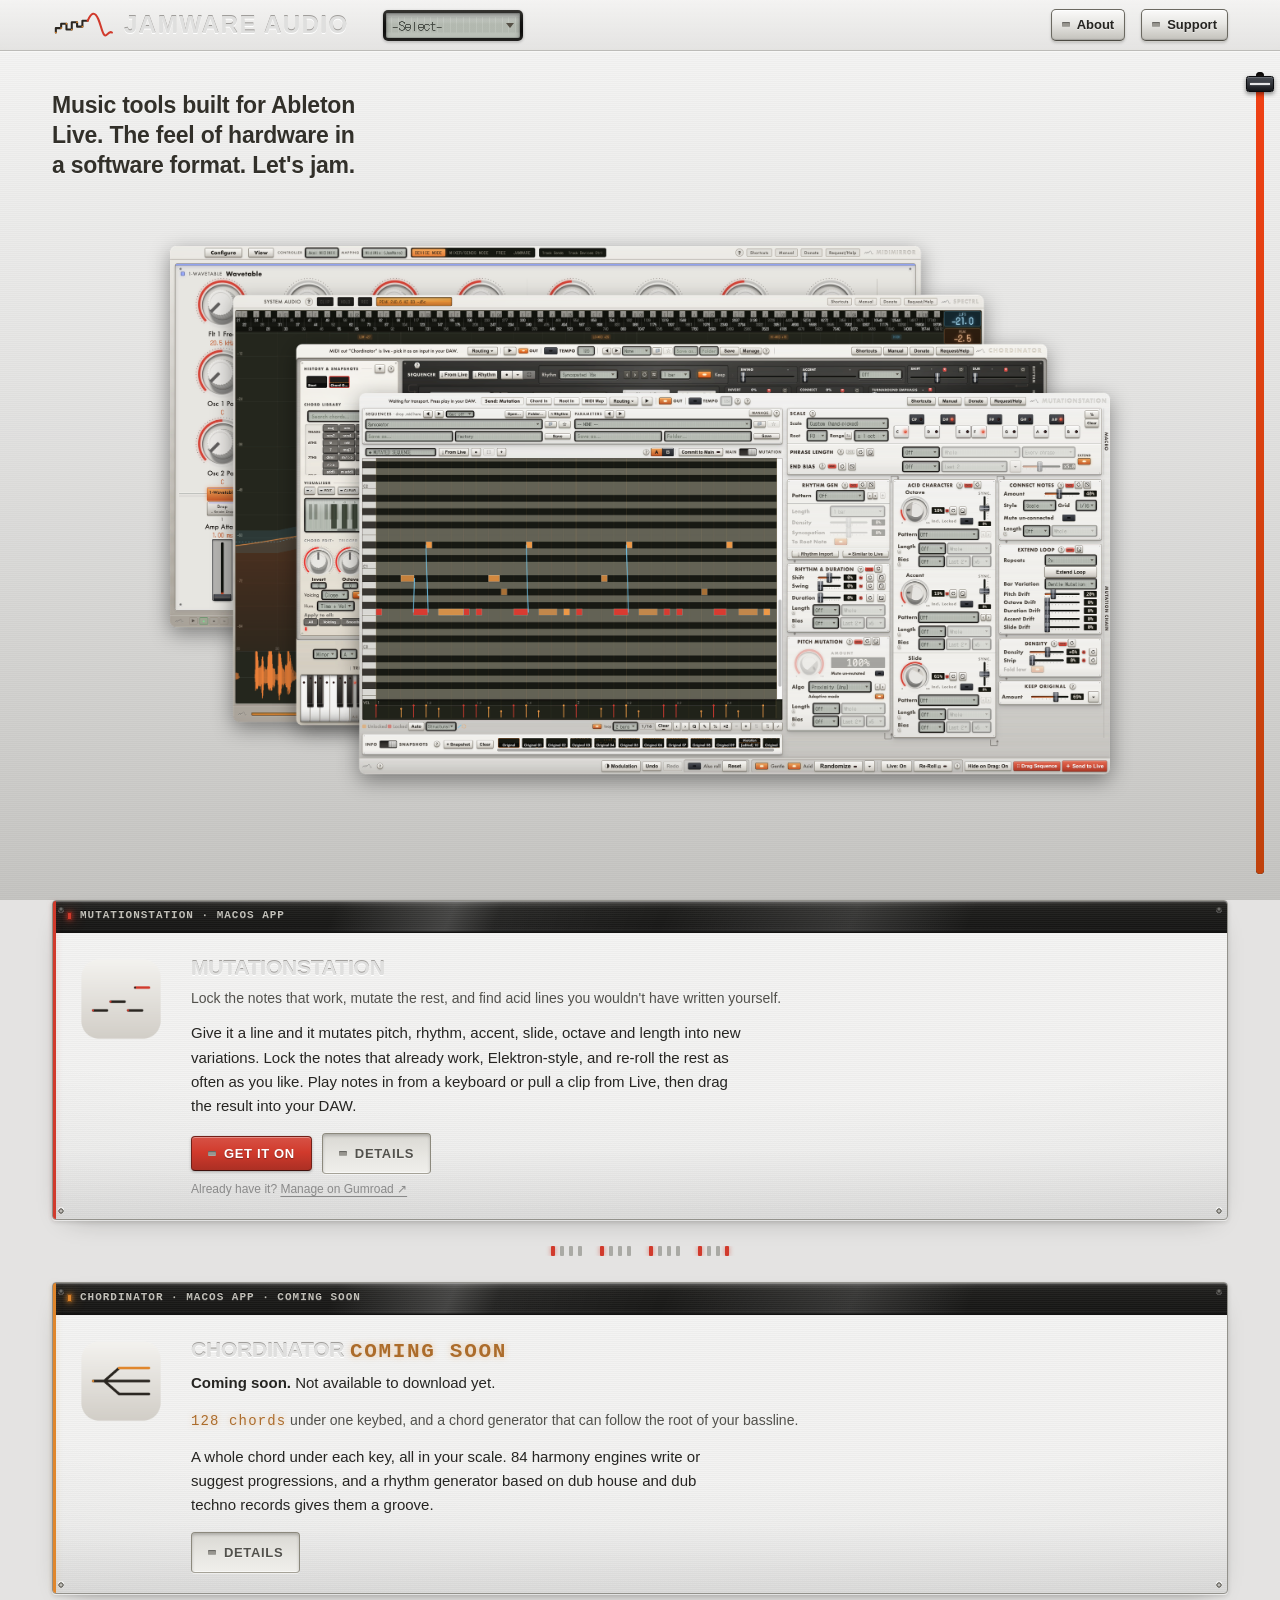
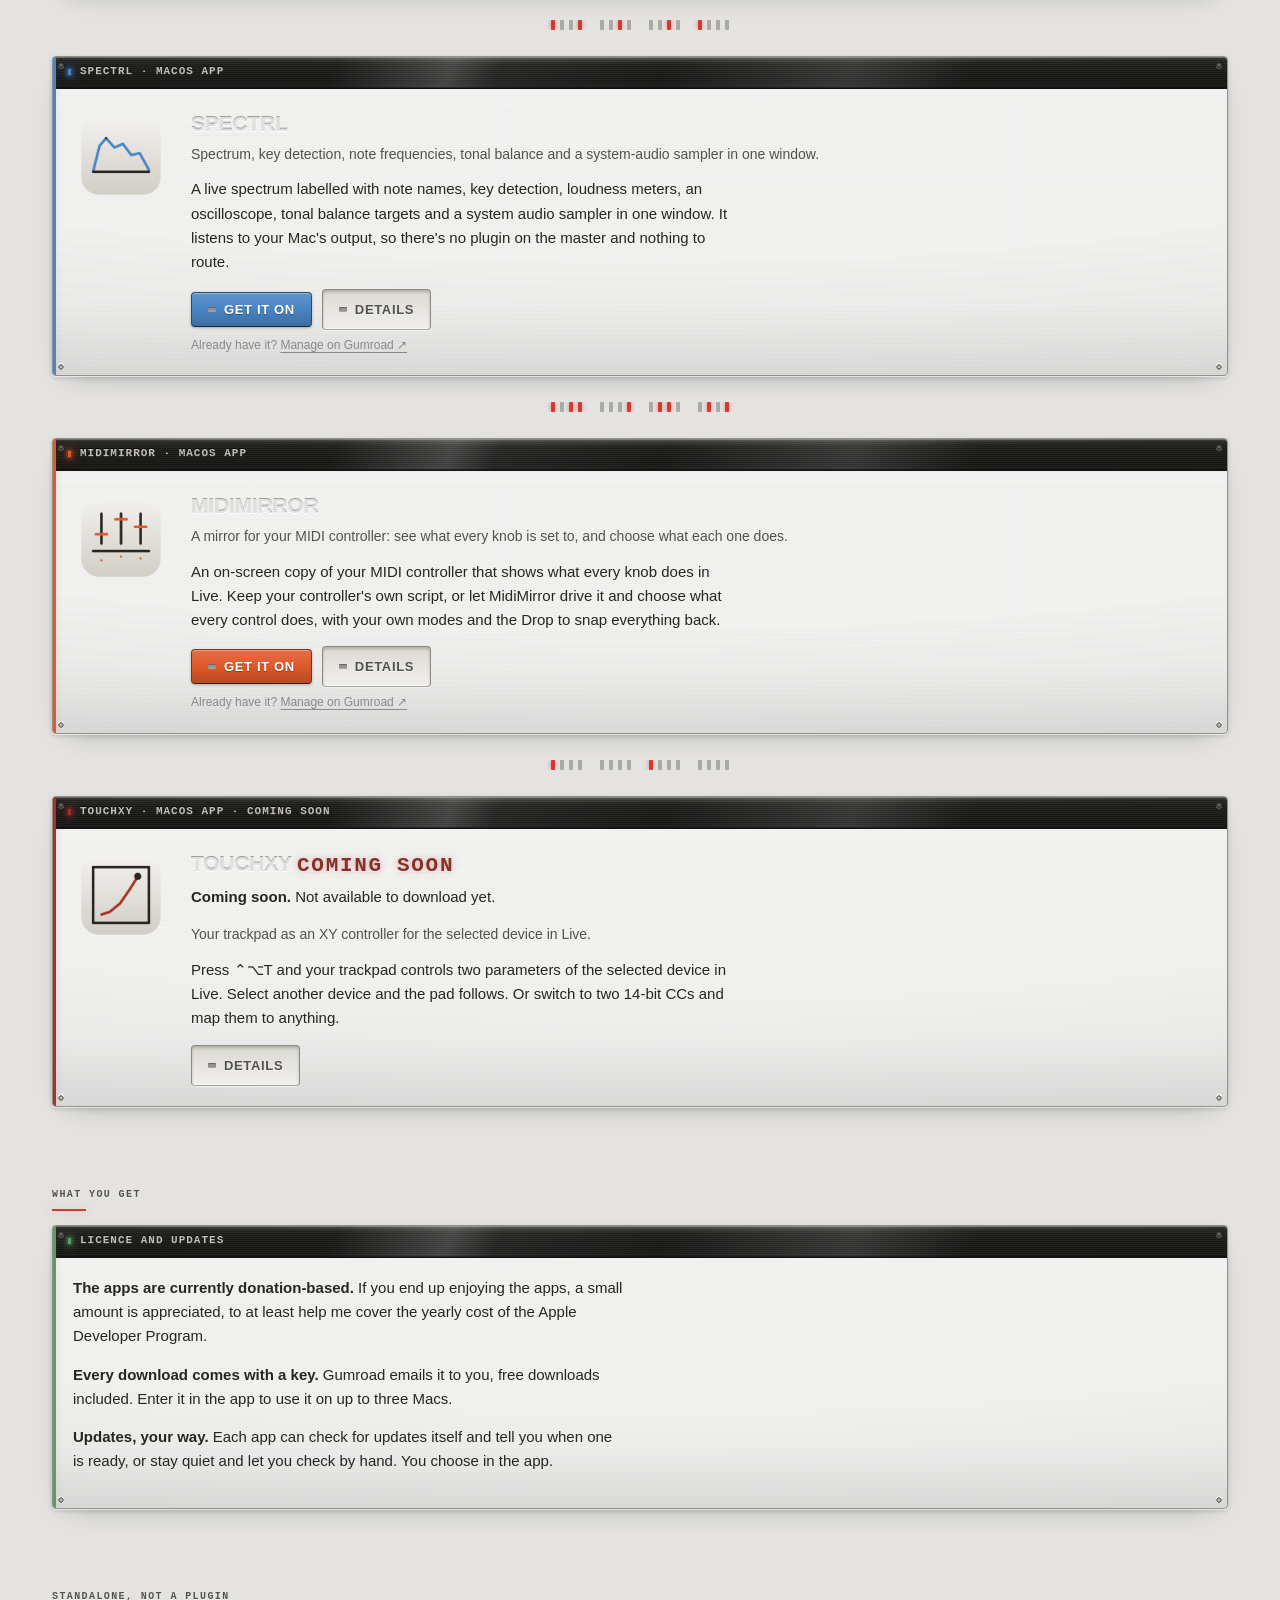
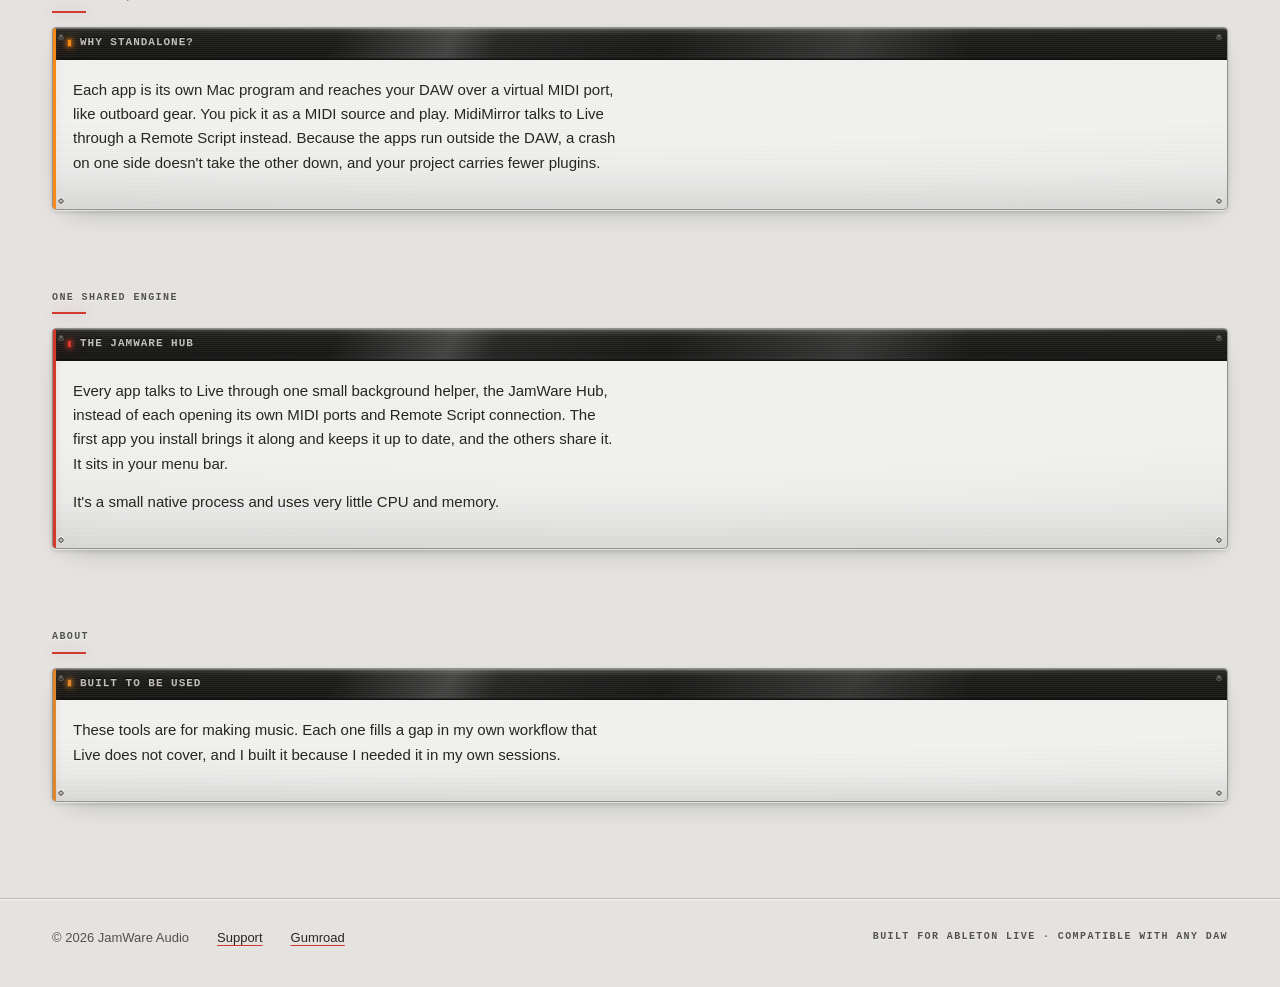
==== commit 9274aef1: "Publish site from jamwareaudio@8f5abb8" ====
--- a/index.html
+++ b/index.html
@@ -24,7 +24,7 @@
 <meta name="twitter:title" content="JamWare Audio - Mac apps for music production" />
 <meta name="twitter:description" content="Apps built for Ableton Live, with the flexibility of plugins and the depth of hardware: MutationStation, Chordinator, Spectrl and MidiMirror. Compatible with any DAW." />
 <meta name="twitter:image" content="https://jamwareaudio.com/assets/shots/hero-stack.png" />
-<link rel="stylesheet" href="styles.css?v=1790331488" />
+<link rel="stylesheet" href="styles.css?v=1790337124" />
 
 <!-- ==========================================================================
      STORE LINKS — every "Get it" button on this site points at Gumroad, and
@@ -257,17 +257,10 @@
           <img class="icon" src="assets/icons/mutationstation-1024.png" alt="MutationStation icon" />
           <div>
             <h3><a href="apps/mutationstation.html">MutationStation</a></h3>
-            <p class="tagline">Lock the notes that work, mutate the rest, and find acid lines you would not have written yourself.</p>
+            <p class="tagline">Lock the notes that work, mutate the rest, and find acid lines you wouldn't have written yourself.</p>
             <p class="blurb">
-              Give it a line and it mutates pitch, rhythm, accent, slide,
-              octave and length into new variations. Audition them, edit them
-              and drag them into your DAW. Lock the notes that already work,
-              Elektron-style, and re-roll the rest as often as you like, or
-              mutate only a section you mark. Play notes in from a keyboard or
-              a DAW track, pull a clip from Live and send it back, and draw up
-              to eight modulation lanes that play live or bake into a Session
-              clip as automation.
-            </p>
+Give it a line and it mutates pitch, rhythm, accent, slide, octave and length into new variations. Lock the notes that already work, Elektron-style, and re-roll the rest as often as you like. Play notes in from a keyboard or pull a clip from Live, then drag the result into your DAW.
+</p>
             <div class="btn-row">
               <a class="btn gumroad-button" href="https://jamwareaudio.gumroad.com/l/mutationstation">Get it on</a>
               <a class="btn btn-ghost" href="apps/mutationstation.html">Details</a>
@@ -295,12 +288,8 @@
             <p class="blurb"><strong>Coming soon.</strong> Not available to download yet.</p>
             <p class="tagline"><span class="lcd">128 chords</span> under one keybed, and a chord generator that can follow the root of your bassline.</p>
             <p class="blurb">
-              A whole chord under each key, laid out so no note on the keybed
-              is wrong. 84 harmony engines suggest where to go next. Then build
-              it out with a poly piano roll, a rhythm generator based on real
-              dub house and dub techno records, groove and humanise passes,
-              and eight modulation lanes that land in Live as clip envelopes.
-            </p>
+A whole chord under each key, all in your scale. 84 harmony engines write or suggest progressions, and a rhythm generator based on dub house and dub techno records gives them a groove.
+</p>
             <div class="btn-row">
               <a class="btn btn-ghost" href="apps/chordinator.html">Details</a>
             </div>
@@ -325,13 +314,8 @@
             <h3><a href="apps/spectrl.html">Spectrl</a></h3>
             <p class="tagline">Spectrum, key detection, note frequencies, tonal balance and a system-audio sampler in one window.</p>
             <p class="blurb">
-              Six tools on one signal: a live spectrum labelled with note
-              names, a Scale panel that listens for ten seconds and names the
-              key, loudness meters, an oscilloscope, tonal balance targets and
-              a system audio sampler. It listens to your Mac's output directly,
-              so it hears your DAW with no plugin on the master, and records
-              to WAV with nothing to route.
-            </p>
+A live spectrum labelled with note names, key detection, loudness meters, an oscilloscope, tonal balance targets and a system audio sampler in one window. It listens to your Mac's output, so there's no plugin on the master and nothing to route.
+</p>
             <div class="btn-row">
               <a class="btn gumroad-button" href="https://jamwareaudio.gumroad.com/l/spectrl">Get it on</a>
               <a class="btn btn-ghost" href="apps/spectrl.html">Details</a>
@@ -358,14 +342,8 @@
             <h3><a href="apps/midimirror.html">MidiMirror</a></h3>
             <p class="tagline">A mirror for your MIDI controller: see what every knob is set to, and choose what each one does.</p>
             <p class="blurb">
-              Choose what every knob, fader and key controls in Live, then
-              generate a real Remote Script for your controller. Add your own
-              modes, give one key two jobs, and use the Drop to snap the whole
-              panel back. The on-screen mirror labels every control as it
-              moves. Run two controllers, one window each. Switch to JamWare
-              mode and the panel becomes Chordinator's or MutationStation's
-              front panel, already labelled.
-            </p>
+An on-screen copy of your MIDI controller that shows what every knob does in Live. Keep your controller's own script, or let MidiMirror drive it and choose what every control does, with your own modes and the Drop to snap everything back.
+</p>
             <div class="btn-row">
               <a class="btn gumroad-button" href="https://jamwareaudio.gumroad.com/l/midimirror">Get it on</a>
               <a class="btn btn-ghost" href="apps/midimirror.html">Details</a>
@@ -396,12 +374,8 @@
             <p class="blurb"><strong>Coming soon.</strong> Not available to download yet.</p>
             <p class="tagline">Your trackpad as an XY controller for the selected device in Live.</p>
             <p class="blurb">
-              Press ⌃⌥T and X and Y control the two most useful parameters of
-              the selected device, with nothing to map. Select another device
-              and the pad follows. Live keeps the keyboard the whole time. You
-              can also switch to two plain 14-bit CCs and map them to
-              anything.
-            </p>
+Press ⌃⌥T and your trackpad controls two parameters of the selected device in Live. Select another device and the pad follows. Or switch to two 14-bit CCs and map them to anything.
+</p>
             <div class="btn-row">
               <a class="btn btn-ghost" href="apps/touchxy.html">Details</a>
             </div>
@@ -594,16 +568,8 @@
       <div class="panel-body">
         <div class="prose">
           <p>
-            The apps connect to Live like a plugin does, but from the outside.
-            Each one is its own Mac app and reaches your set over a virtual MIDI
-            port, the same way outboard hardware does (MidiMirror uses a real
-            Remote Script it writes into Live). You pick it as a MIDI source and
-            play, just like a plugin, but it does not run inside the DAW. If Live
-            crashes, the app and what you were making in it are safe. If the app
-            crashes, your project is fine. Most DAWs, Live included, also get
-            less stable the more plugins a project runs, so fewer plugins inside
-            your DAW is a stability gain too.
-          </p>
+Each app is its own Mac program and reaches your DAW over a virtual MIDI port, like outboard gear. You pick it as a MIDI source and play. MidiMirror talks to Live through a Remote Script instead. Because the apps run outside the DAW, a crash on one side doesn't take the other down, and your project carries fewer plugins.
+</p>
         </div>
       </div>
     </div>
@@ -616,17 +582,11 @@
       <div class="panel-body">
         <div class="prose">
           <p>
-            Every app talks to Live through one small background helper, the
-            JamWare Hub, so they do not each open their own MIDI ports and
-            Remote Script connection. The first app you install brings it along
-            and keeps it up to date, and every app after that shares it. It
-            sits in your menu bar, and you never need to think about it.
-          </p>
+Every app talks to Live through one small background helper, the JamWare Hub, instead of each opening its own MIDI ports and Remote Script connection. The first app you install brings it along and keeps it up to date, and the others share it. It sits in your menu bar.
+</p>
           <p>
-            It is a small native process, not an Electron app, so it uses very
-            little CPU and memory, whether you run one JamWare app or all of
-            them.
-          </p>
+It's a small native process and uses very little CPU and memory.
+</p>
         </div>
       </div>
     </div>
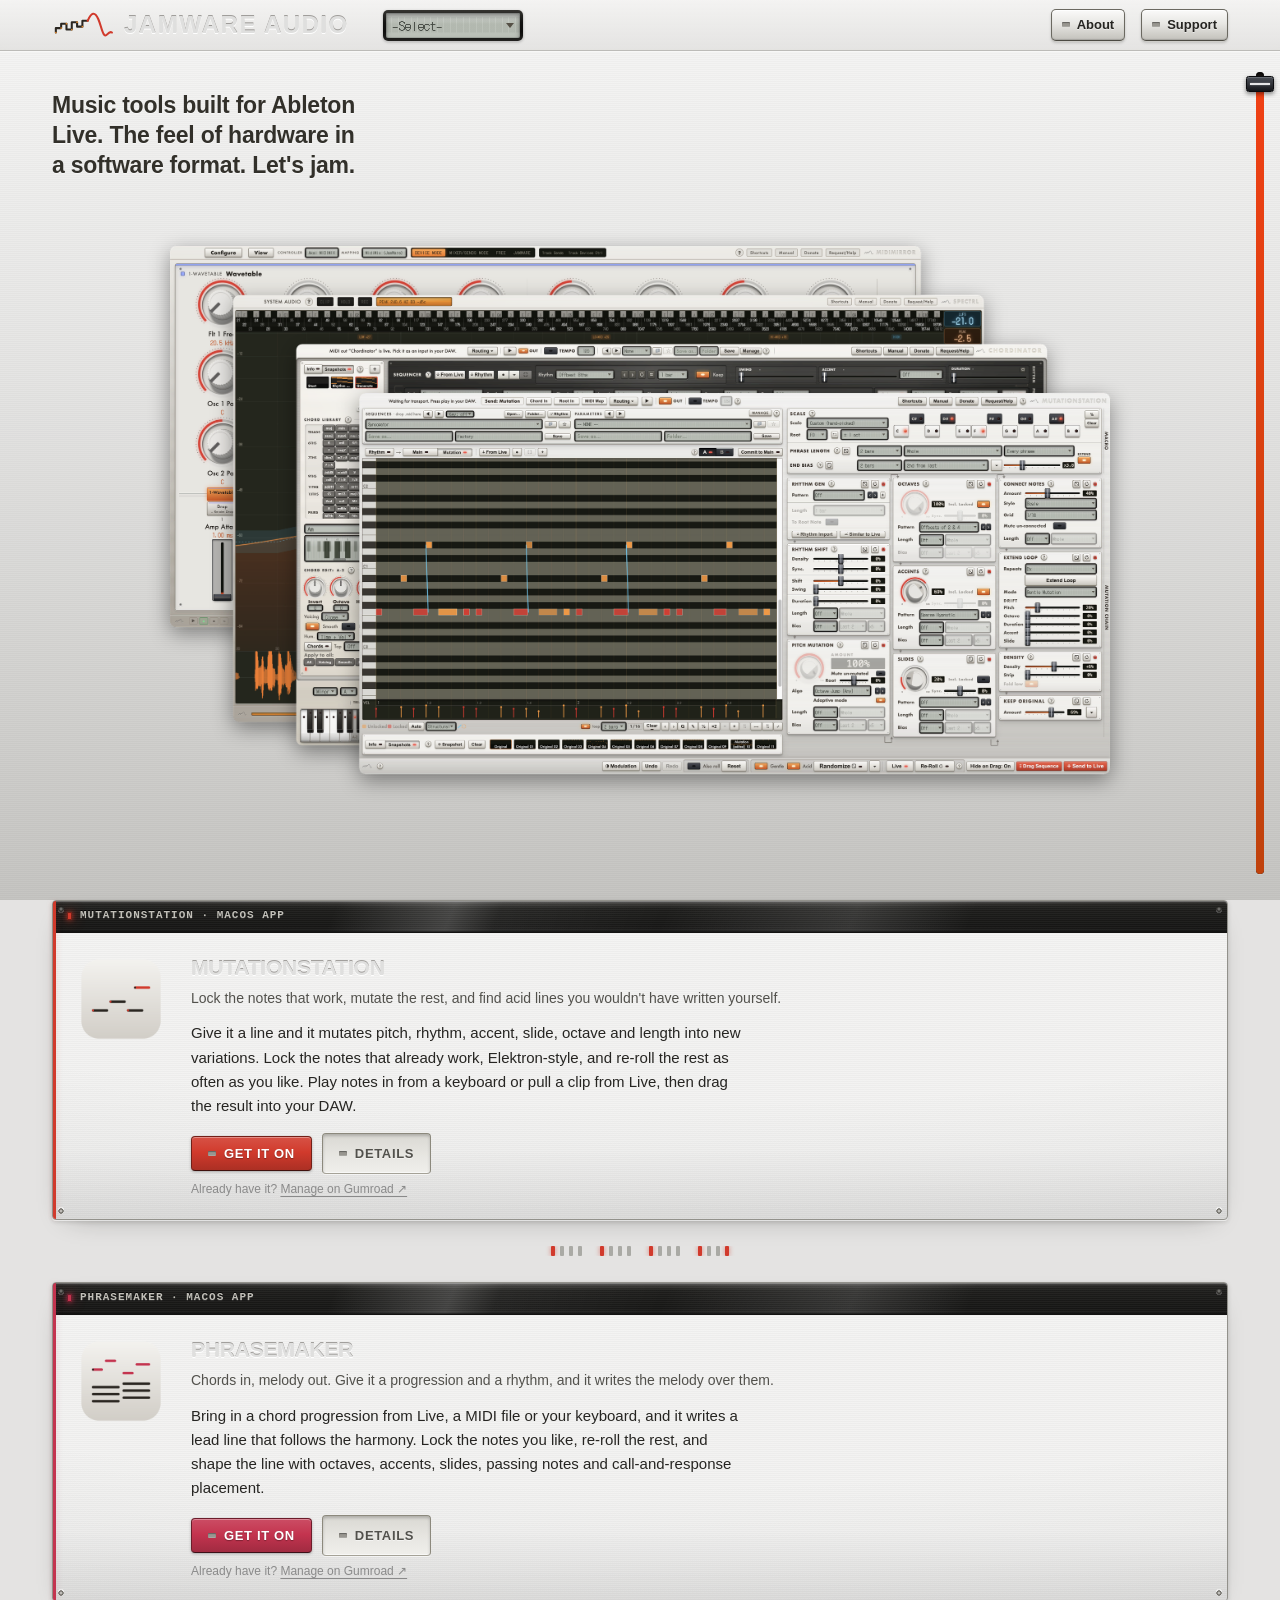
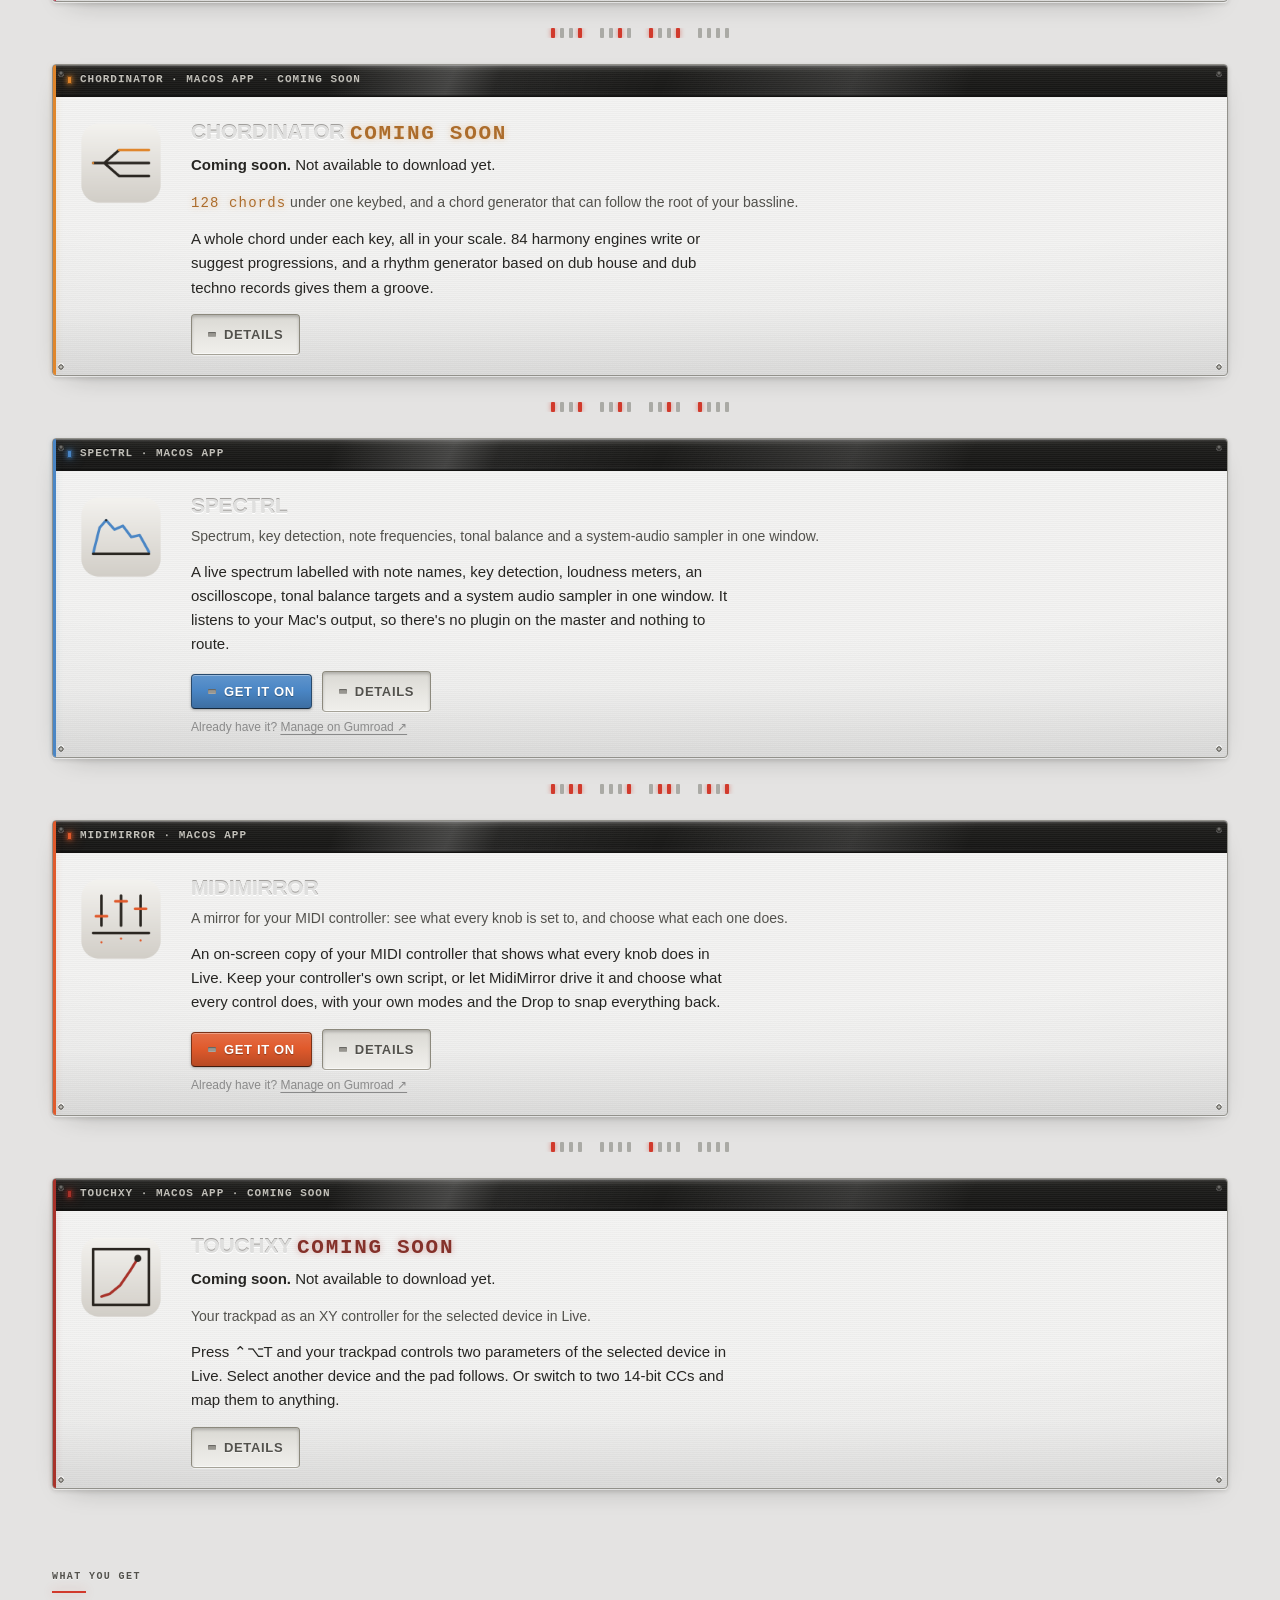
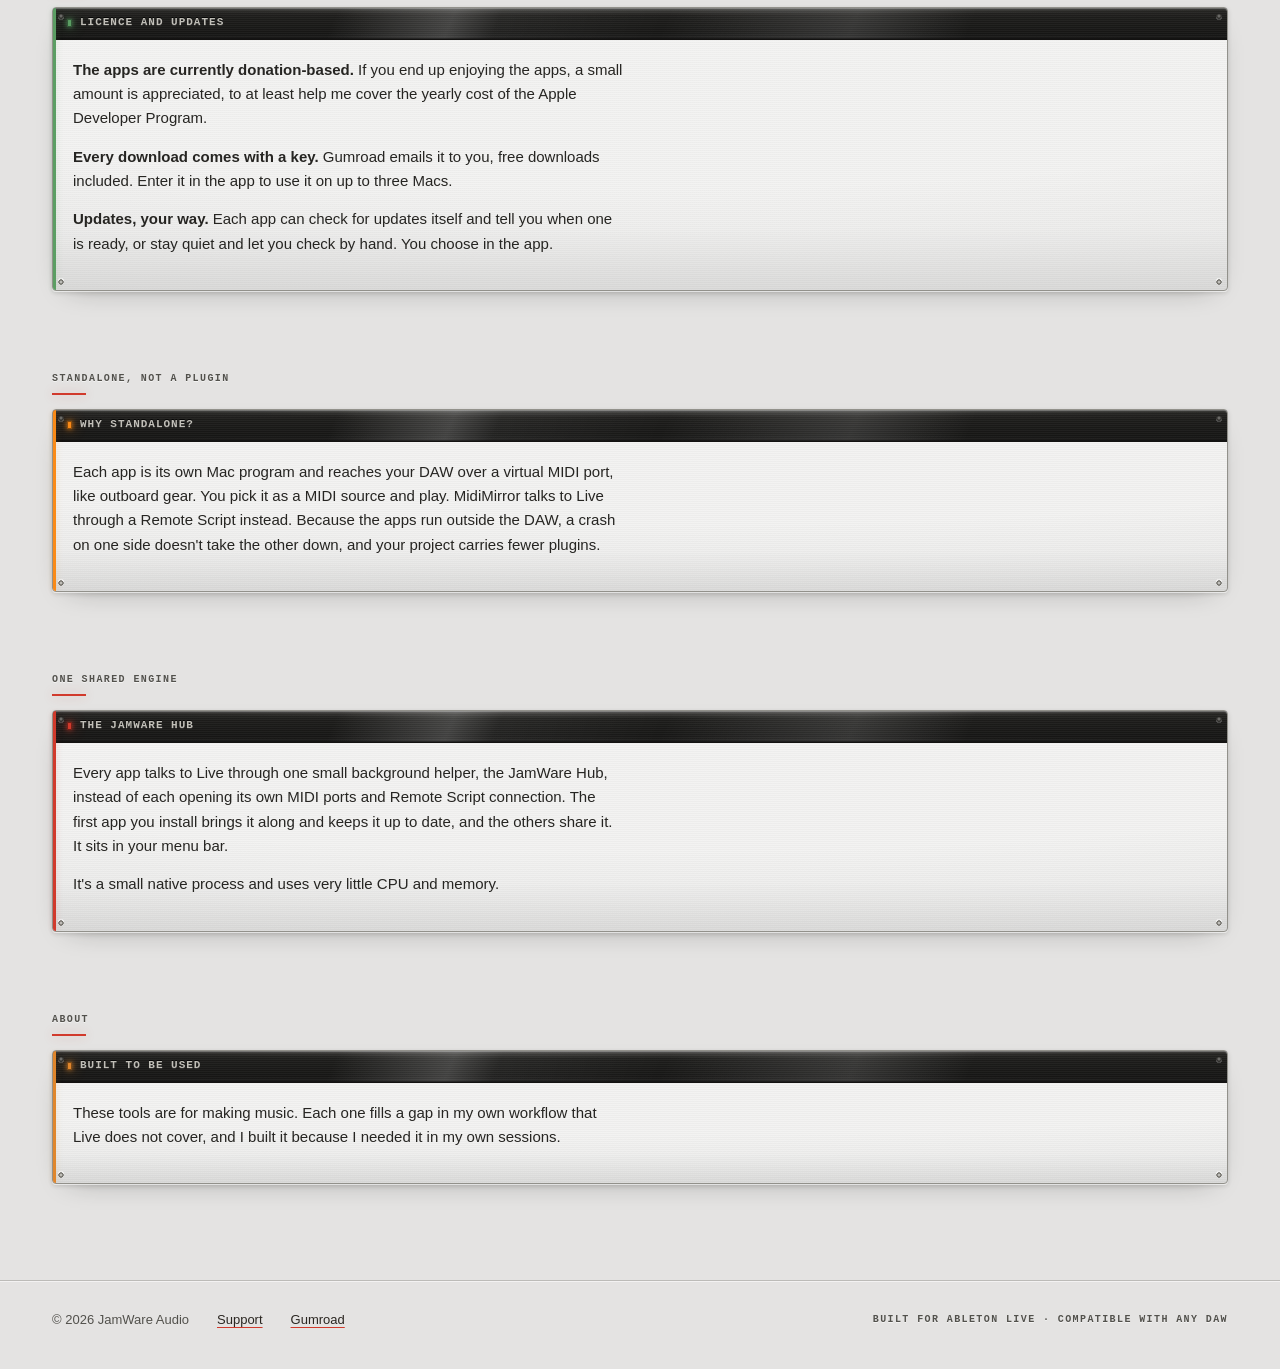
==== commit 8452beaf: "Publish site from jamwareaudio@de57488" ====
--- a/index.html
+++ b/index.html
@@ -55,6 +55,7 @@
         <select id="siteAppSelect" class="hero-lcd-select" aria-label="Select an app" onchange="if(this.value){ location.href=this.value; }">
           <option value="" selected>-Select-</option>
           <option value="apps/mutationstation.html">MutationStation</option>
+          <option value="apps/phrasemaker.html">PhraseMaker</option>
           <option value="apps/chordinator.html">Chordinator</option>
           <option value="apps/spectrl.html">Spectrl</option>
           <option value="apps/midimirror.html">MidiMirror</option>
@@ -278,6 +279,34 @@
         <div class="beat"><div class="tick lit"></div><div class="tick"></div><div class="tick"></div><div class="tick lit"></div></div>
       </div>
 
+      <!-- ------------------------------------------------------ PhraseMaker -->
+      <article class="product panel" style="--accent:#C4344F">
+        <h2 class="panel-head">PhraseMaker · macOS app</h2>
+        <div class="panel-body">
+          <img class="icon" src="assets/icons/phrasemaker-1024.png" alt="PhraseMaker icon" />
+          <div>
+            <h3><a href="apps/phrasemaker.html">PhraseMaker</a></h3>
+            <p class="tagline">Chords in, melody out. Give it a progression and a rhythm, and it writes the melody over them.</p>
+            <p class="blurb">
+Bring in a chord progression from Live, a MIDI file or your keyboard, and it writes a lead line that follows the harmony. Lock the notes you like, re-roll the rest, and shape the line with octaves, accents, slides, passing notes and call-and-response placement.
+</p>
+            <div class="btn-row">
+              <a class="btn gumroad-button" href="https://jamwareaudio.gumroad.com/l/phrasemaker">Get it on</a>
+              <a class="btn btn-ghost" href="apps/phrasemaker.html">Details</a>
+            </div>
+            <p class="manage-note">Already have it? <a href="https://gumroad.com/library" target="_blank" rel="noopener">Manage on Gumroad ↗</a></p>
+          </div>
+        </div>
+      </article>
+
+      <!-- Step sequence: a melody's rhythm -- 1/4/7/9/12, a dotted figure answered on the third beat. -->
+      <div class="tick-row">
+        <div class="beat"><div class="tick lit"></div><div class="tick"></div><div class="tick"></div><div class="tick lit"></div></div>
+        <div class="beat"><div class="tick"></div><div class="tick"></div><div class="tick lit"></div><div class="tick"></div></div>
+        <div class="beat"><div class="tick lit"></div><div class="tick"></div><div class="tick"></div><div class="tick lit"></div></div>
+        <div class="beat"><div class="tick"></div><div class="tick"></div><div class="tick"></div><div class="tick"></div></div>
+      </div>
+
       <!-- ------------------------------------------------------ Chordinator -->
       <article class="product panel" style="--accent:#E0862C">
         <h2 class="panel-head">Chordinator · macOS app · coming soon</h2>
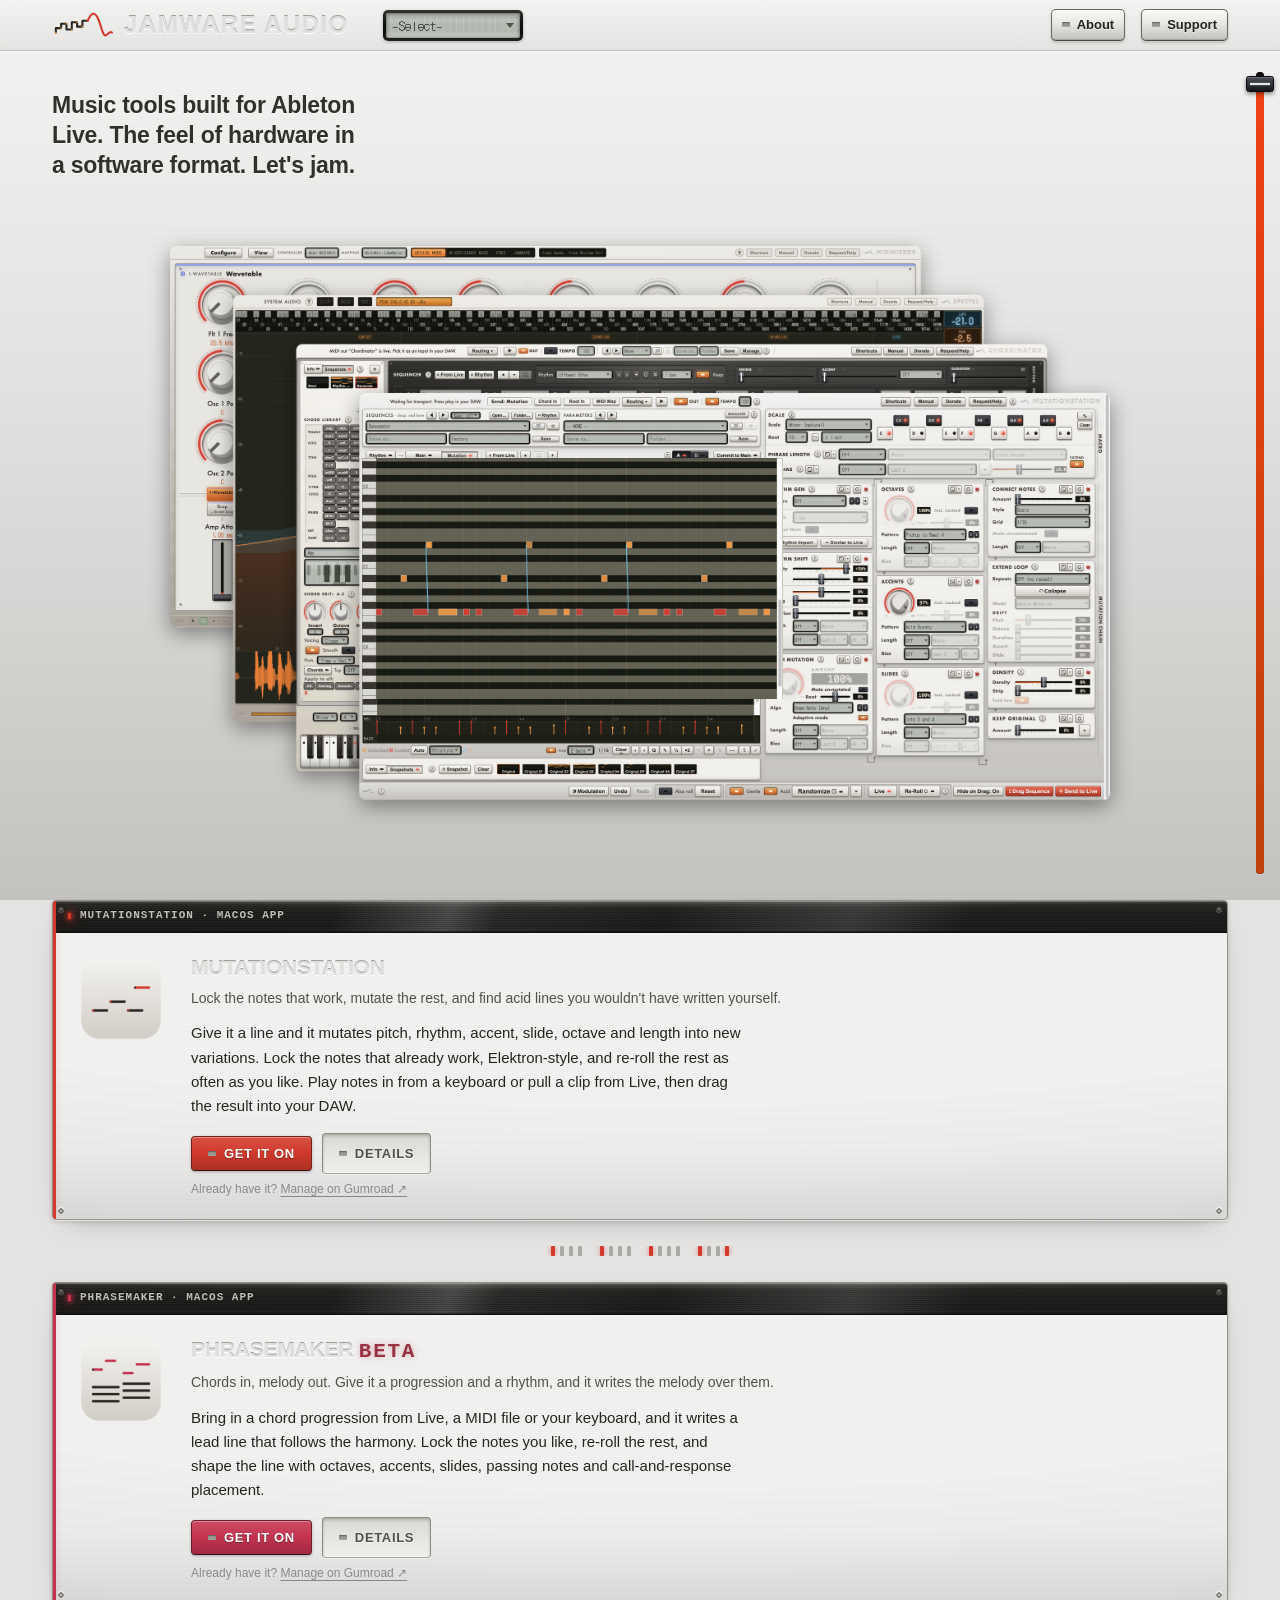
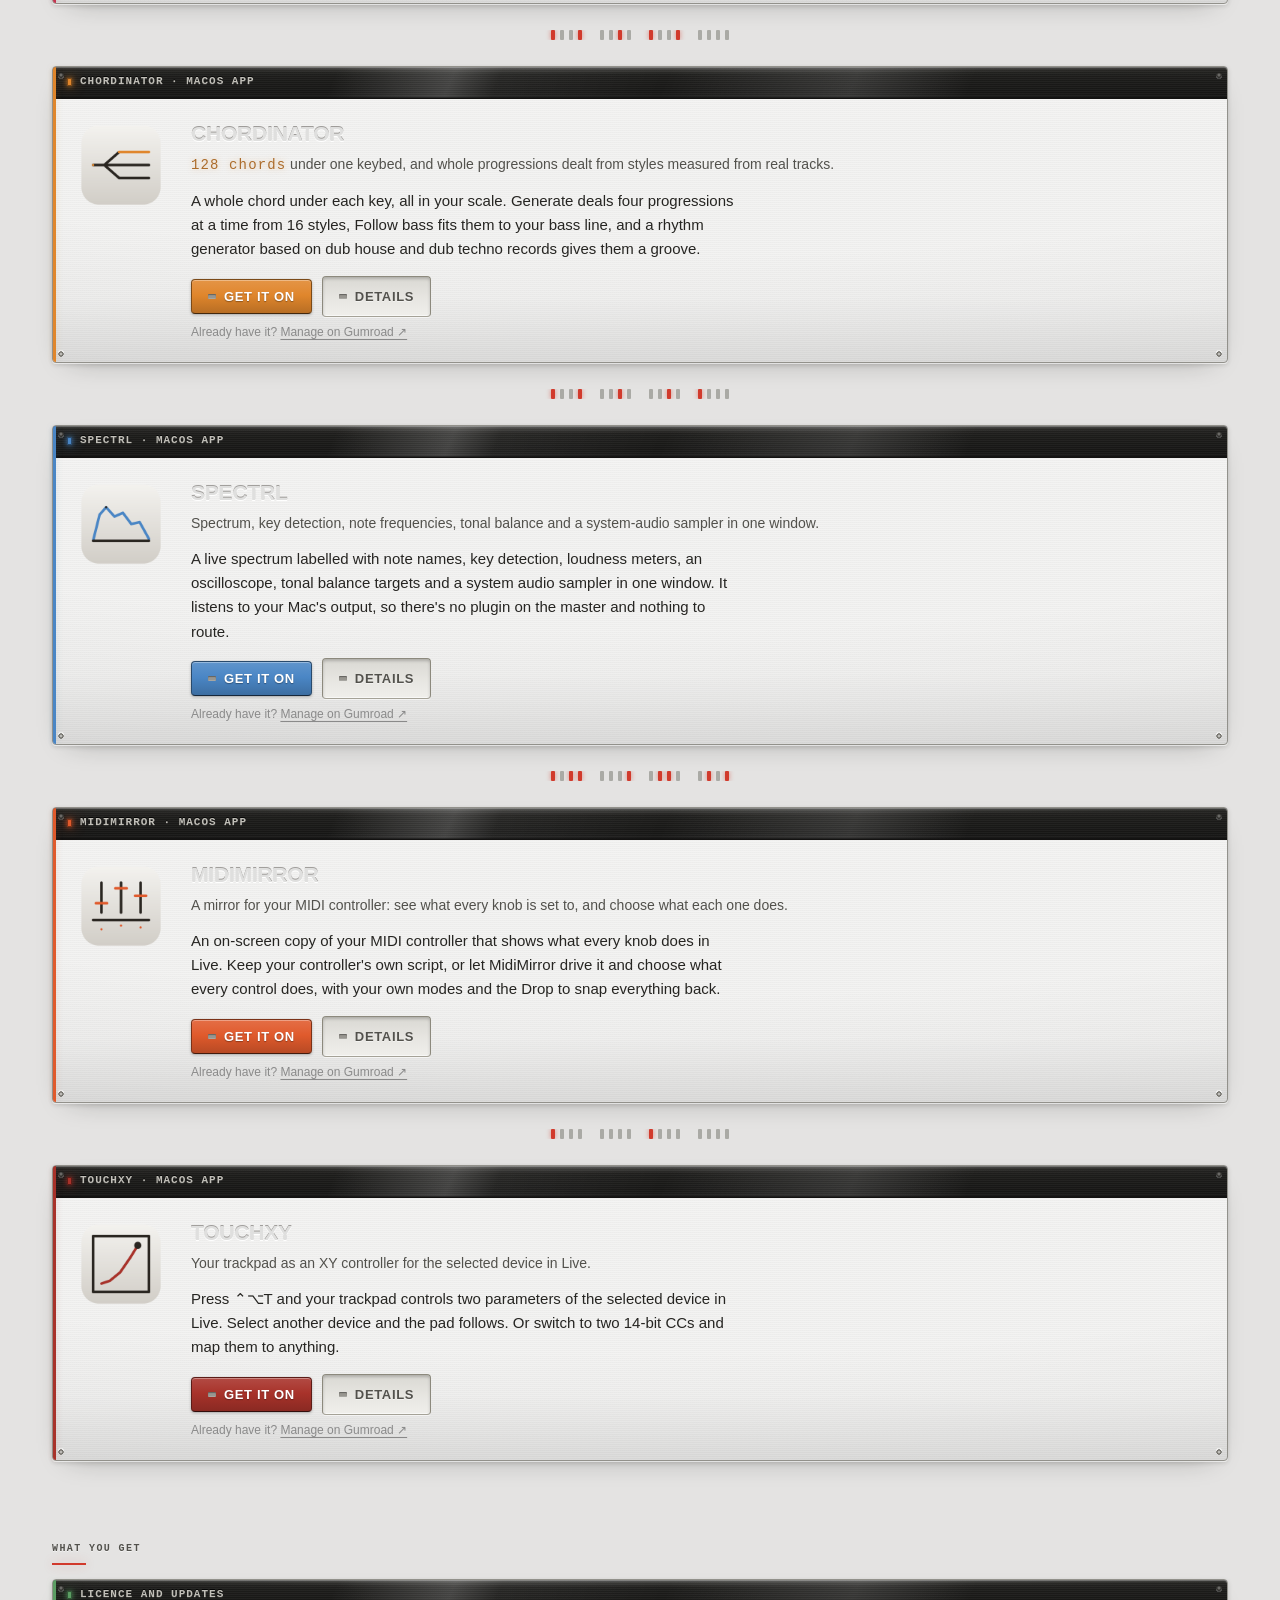
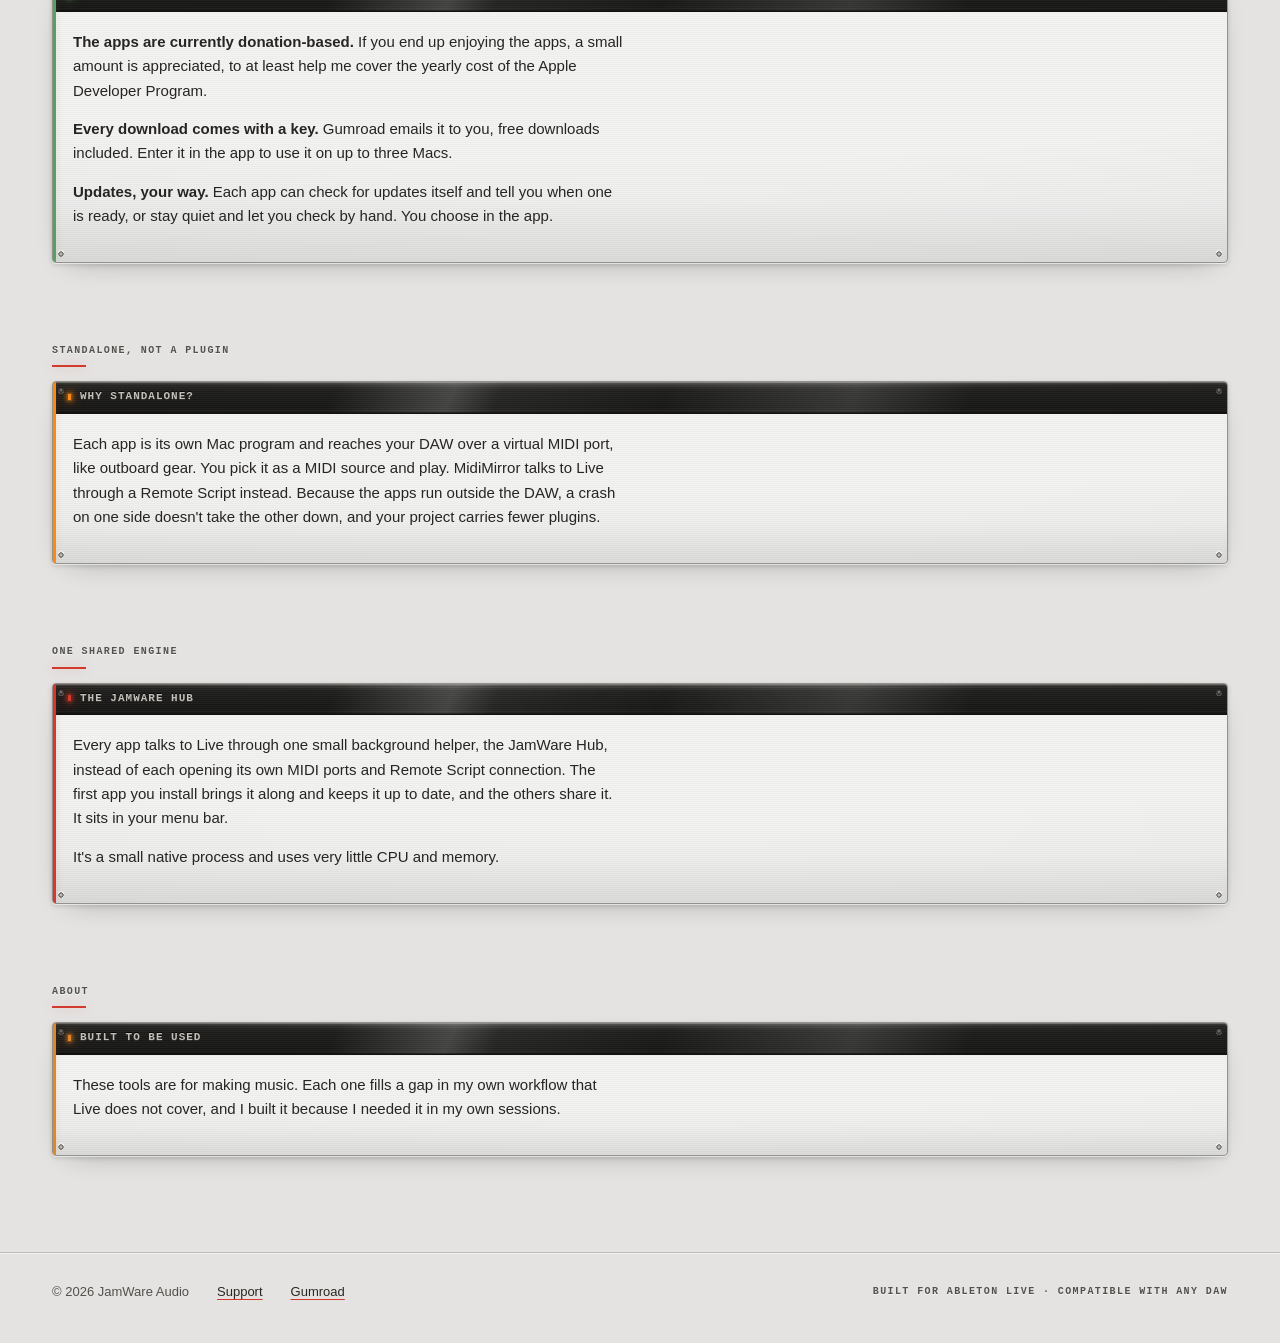
==== commit f0b504f5: "Publish site from jamwareaudio@2e1f563" ====
--- a/index.html
+++ b/index.html
@@ -285,7 +285,7 @@
         <div class="panel-body">
           <img class="icon" src="assets/icons/phrasemaker-1024.png" alt="PhraseMaker icon" />
           <div>
-            <h3><a href="apps/phrasemaker.html">PhraseMaker</a></h3>
+            <h3><a href="apps/phrasemaker.html">PhraseMaker</a> <span class="lcd">Beta</span></h3>
             <p class="tagline">Chords in, melody out. Give it a progression and a rhythm, and it writes the melody over them.</p>
             <p class="blurb">
 Bring in a chord progression from Live, a MIDI file or your keyboard, and it writes a lead line that follows the harmony. Lock the notes you like, re-roll the rest, and shape the line with octaves, accents, slides, passing notes and call-and-response placement.
@@ -309,19 +309,20 @@
 
       <!-- ------------------------------------------------------ Chordinator -->
       <article class="product panel" style="--accent:#E0862C">
-        <h2 class="panel-head">Chordinator · macOS app · coming soon</h2>
+        <h2 class="panel-head">Chordinator · macOS app</h2>
         <div class="panel-body">
           <img class="icon" src="assets/icons/chordinator-1024.png" alt="Chordinator icon" />
           <div>
-            <h3><a href="apps/chordinator.html">Chordinator</a> <span class="lcd">Coming soon</span></h3>
-            <p class="blurb"><strong>Coming soon.</strong> Not available to download yet.</p>
-            <p class="tagline"><span class="lcd">128 chords</span> under one keybed, and a chord generator that can follow the root of your bassline.</p>
+            <h3><a href="apps/chordinator.html">Chordinator</a></h3>
+            <p class="tagline"><span class="lcd">128 chords</span> under one keybed, and whole progressions dealt from styles measured from real tracks.</p>
             <p class="blurb">
-A whole chord under each key, all in your scale. 84 harmony engines write or suggest progressions, and a rhythm generator based on dub house and dub techno records gives them a groove.
+A whole chord under each key, all in your scale. Generate deals four progressions at a time from 16 styles, Follow bass fits them to your bass line, and a rhythm generator based on dub house and dub techno records gives them a groove.
 </p>
             <div class="btn-row">
+              <a class="btn gumroad-button" href="https://jamwareaudio.gumroad.com/l/chordinator">Get it on</a>
               <a class="btn btn-ghost" href="apps/chordinator.html">Details</a>
             </div>
+            <p class="manage-note">Already have it? <a href="https://gumroad.com/library" target="_blank" rel="noopener">Manage on Gumroad ↗</a></p>
           </div>
         </div>
       </article>
@@ -391,23 +392,21 @@
       </div>
 
       <!-- ---------------------------------------------------------- TouchXY -->
-      <!-- COMING SOON (2026-09-24, the user): a page and a card, no download.
-           Add the Gumroad button and the manage-note, as on the cards above,
-           when it ships. -->
       <article class="product panel" style="--accent:#A8322A">
-        <h2 class="panel-head">TouchXY · macOS app · coming soon</h2>
+        <h2 class="panel-head">TouchXY · macOS app</h2>
         <div class="panel-body">
           <img class="icon" src="assets/icons/touchxy-1024.png" alt="TouchXY icon" />
           <div>
-            <h3><a href="apps/touchxy.html">TouchXY</a> <span class="lcd">Coming soon</span></h3>
-            <p class="blurb"><strong>Coming soon.</strong> Not available to download yet.</p>
+            <h3><a href="apps/touchxy.html">TouchXY</a></h3>
             <p class="tagline">Your trackpad as an XY controller for the selected device in Live.</p>
             <p class="blurb">
 Press ⌃⌥T and your trackpad controls two parameters of the selected device in Live. Select another device and the pad follows. Or switch to two 14-bit CCs and map them to anything.
 </p>
             <div class="btn-row">
+              <a class="btn gumroad-button" href="https://jamwareaudio.gumroad.com/l/touchxy">Get it on</a>
               <a class="btn btn-ghost" href="apps/touchxy.html">Details</a>
             </div>
+            <p class="manage-note">Already have it? <a href="https://gumroad.com/library" target="_blank" rel="noopener">Manage on Gumroad ↗</a></p>
           </div>
         </div>
       </article>
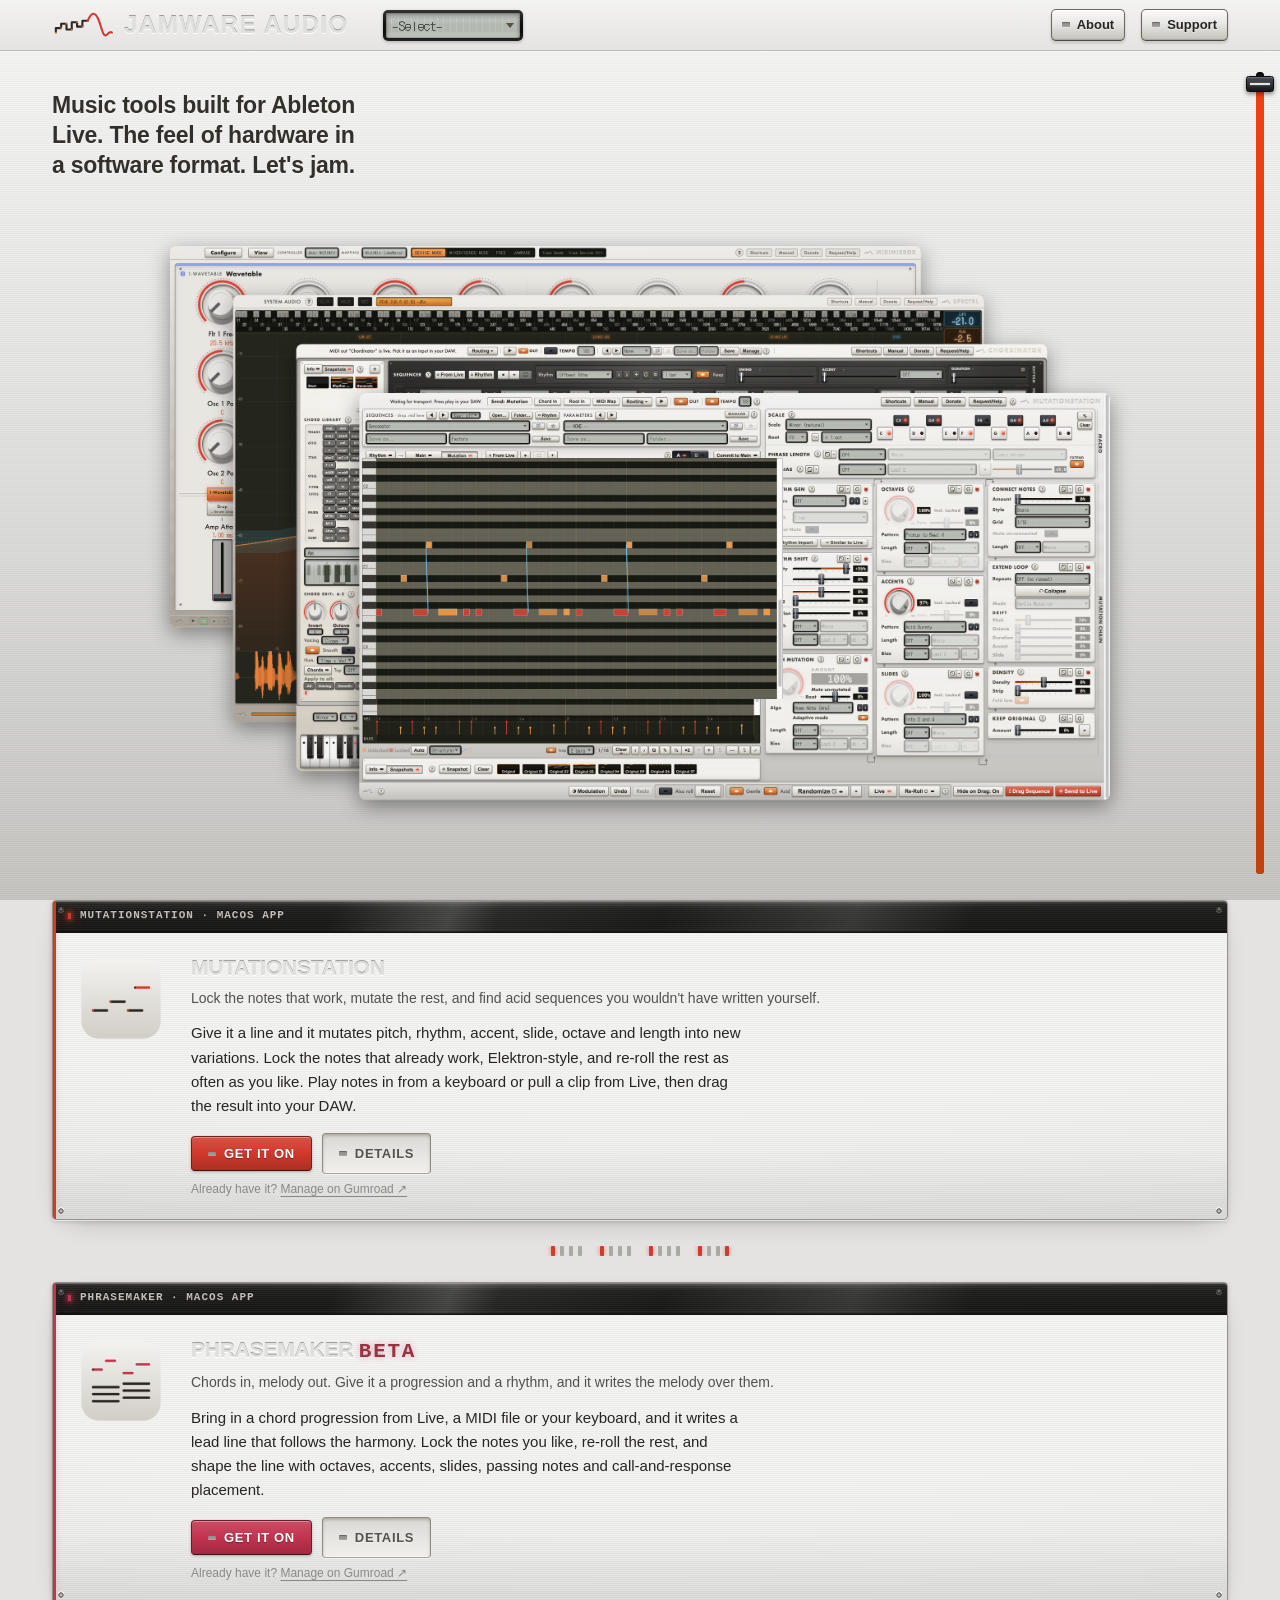
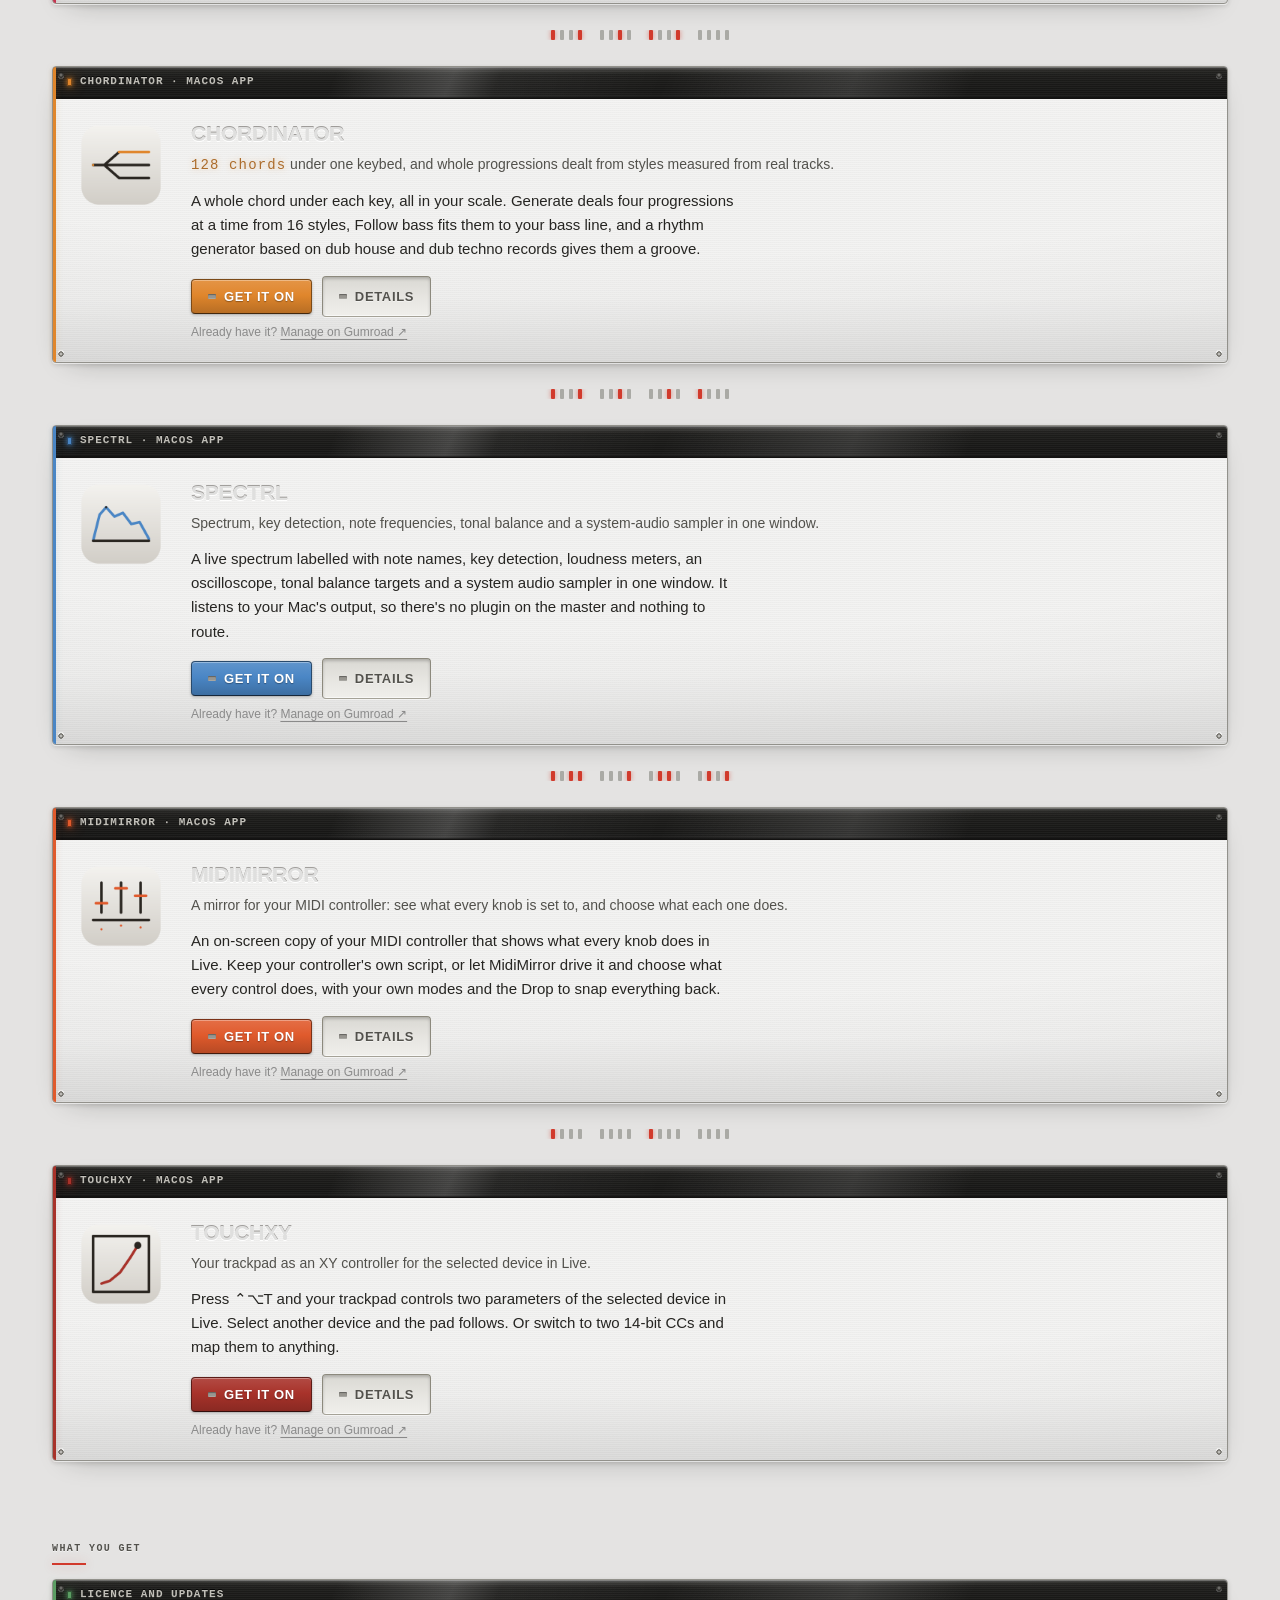
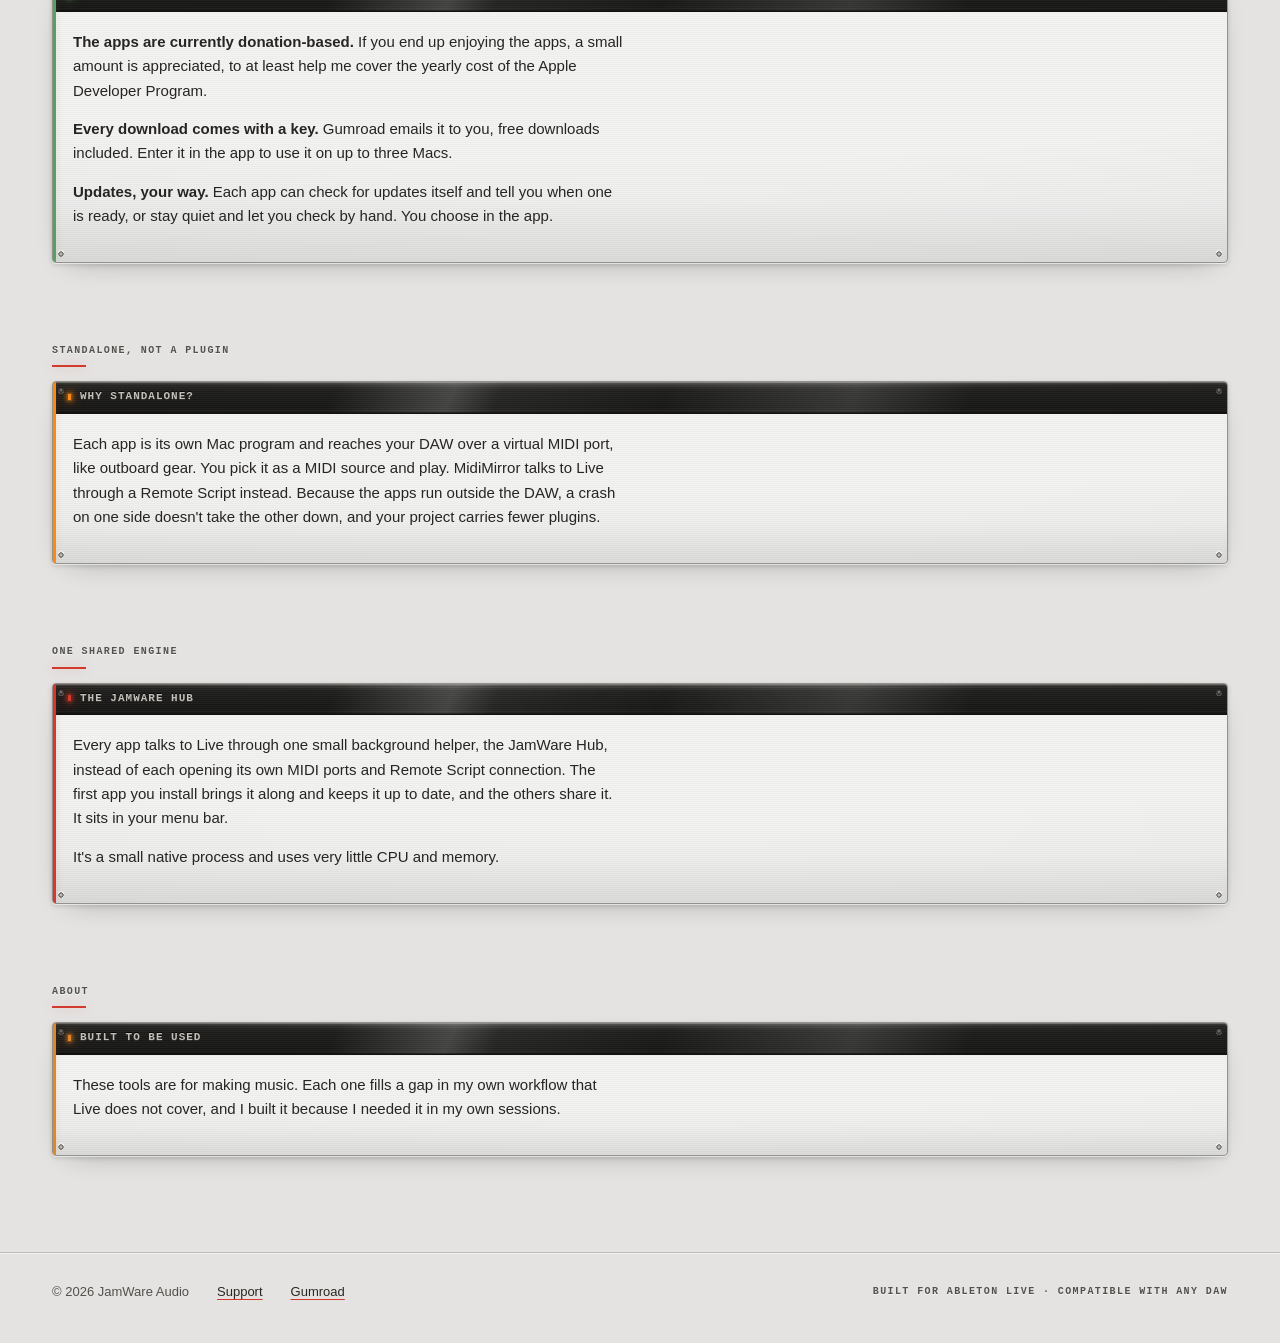
==== commit ce22aedd: "Publish site from jamwareaudio@b425adf" ====
--- a/index.html
+++ b/index.html
@@ -258,7 +258,7 @@
           <img class="icon" src="assets/icons/mutationstation-1024.png" alt="MutationStation icon" />
           <div>
             <h3><a href="apps/mutationstation.html">MutationStation</a></h3>
-            <p class="tagline">Lock the notes that work, mutate the rest, and find acid lines you wouldn't have written yourself.</p>
+            <p class="tagline">Lock the notes that work, mutate the rest, and find acid sequences you wouldn't have written yourself.</p>
             <p class="blurb">
 Give it a line and it mutates pitch, rhythm, accent, slide, octave and length into new variations. Lock the notes that already work, Elektron-style, and re-roll the rest as often as you like. Play notes in from a keyboard or pull a clip from Live, then drag the result into your DAW.
 </p>
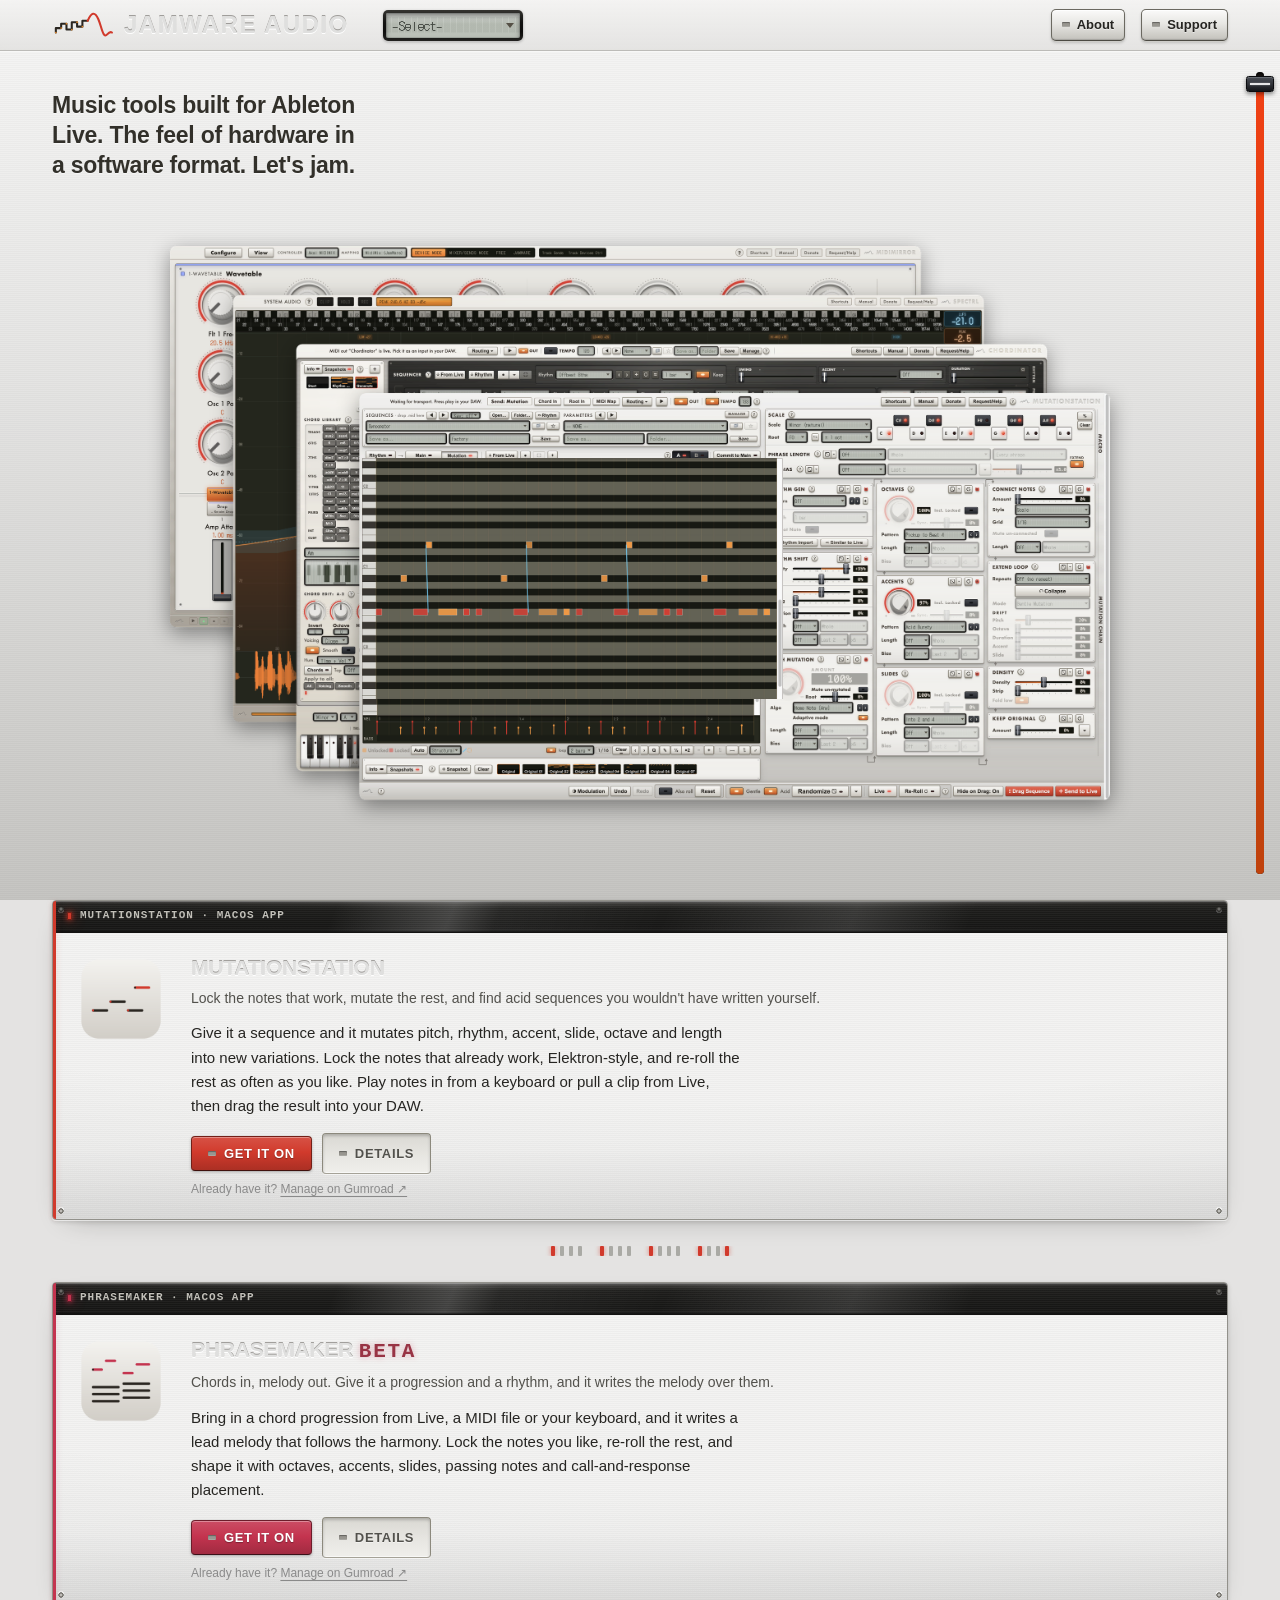
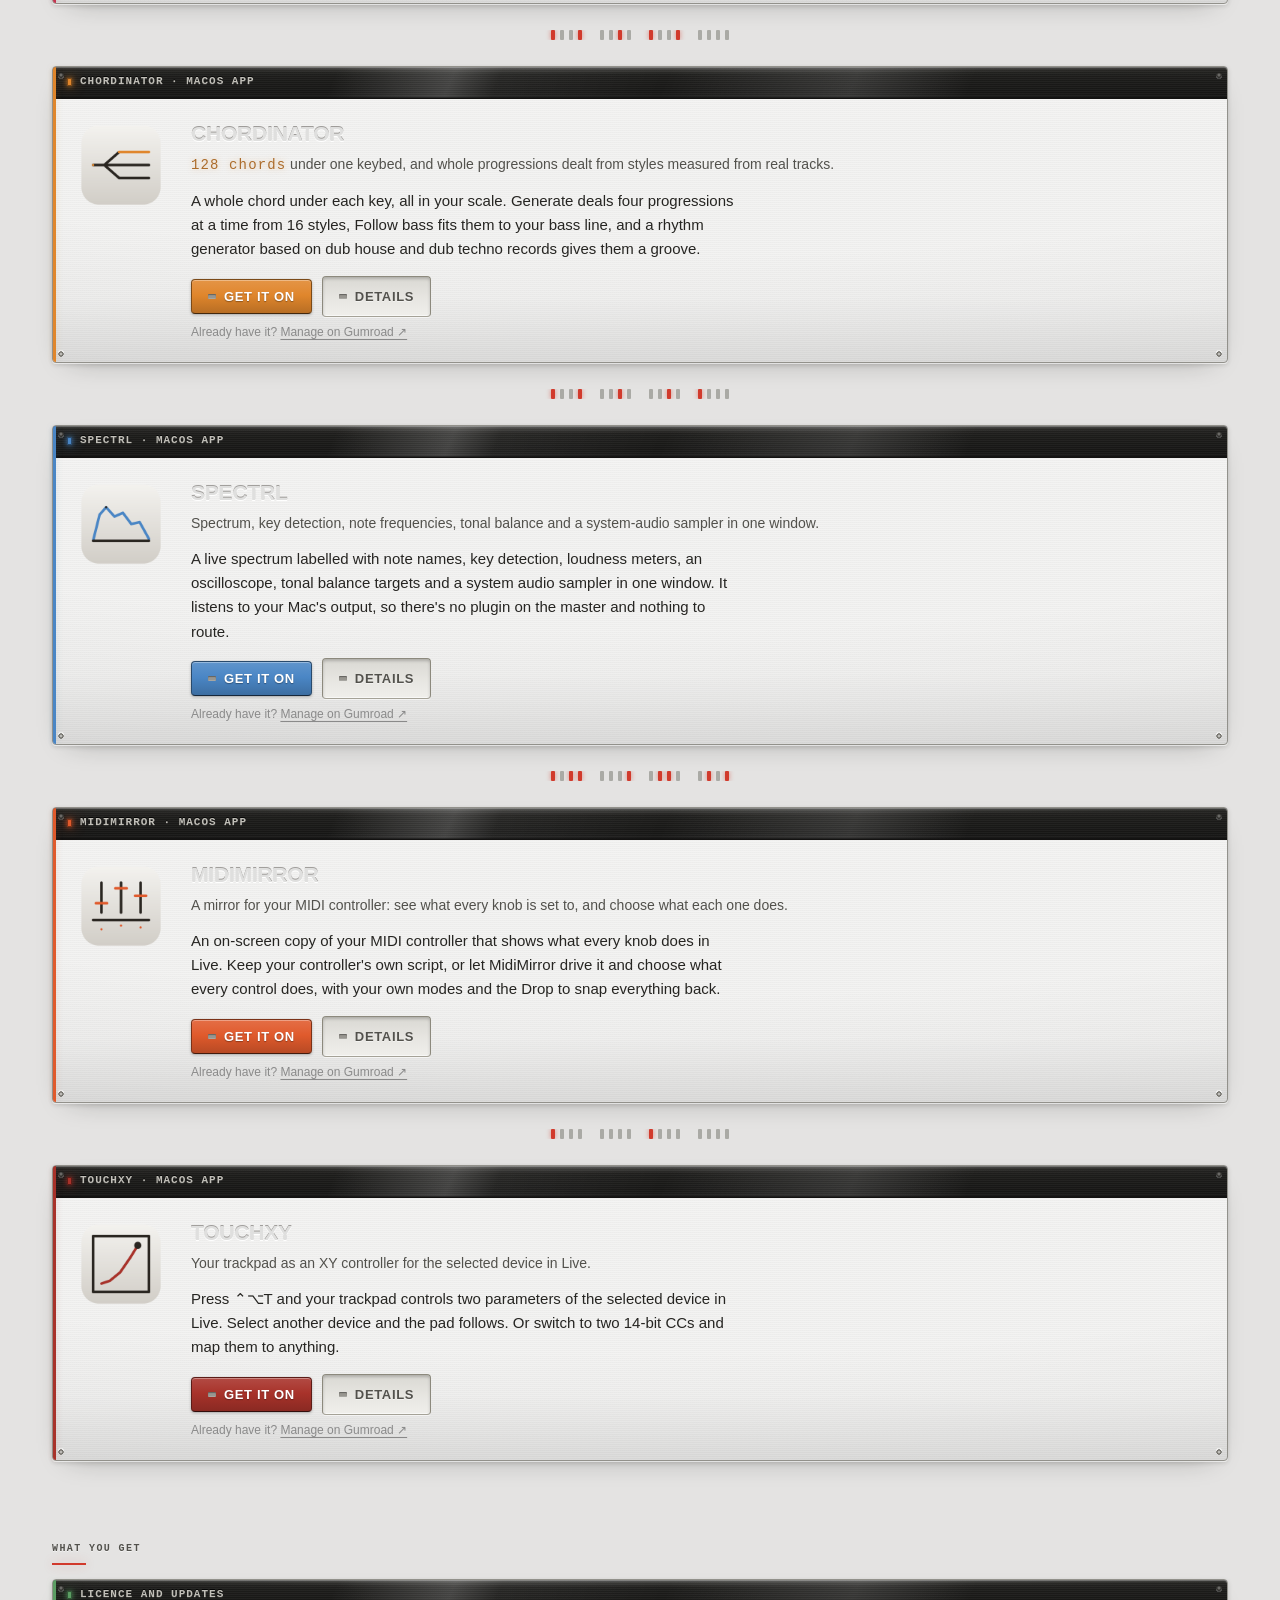
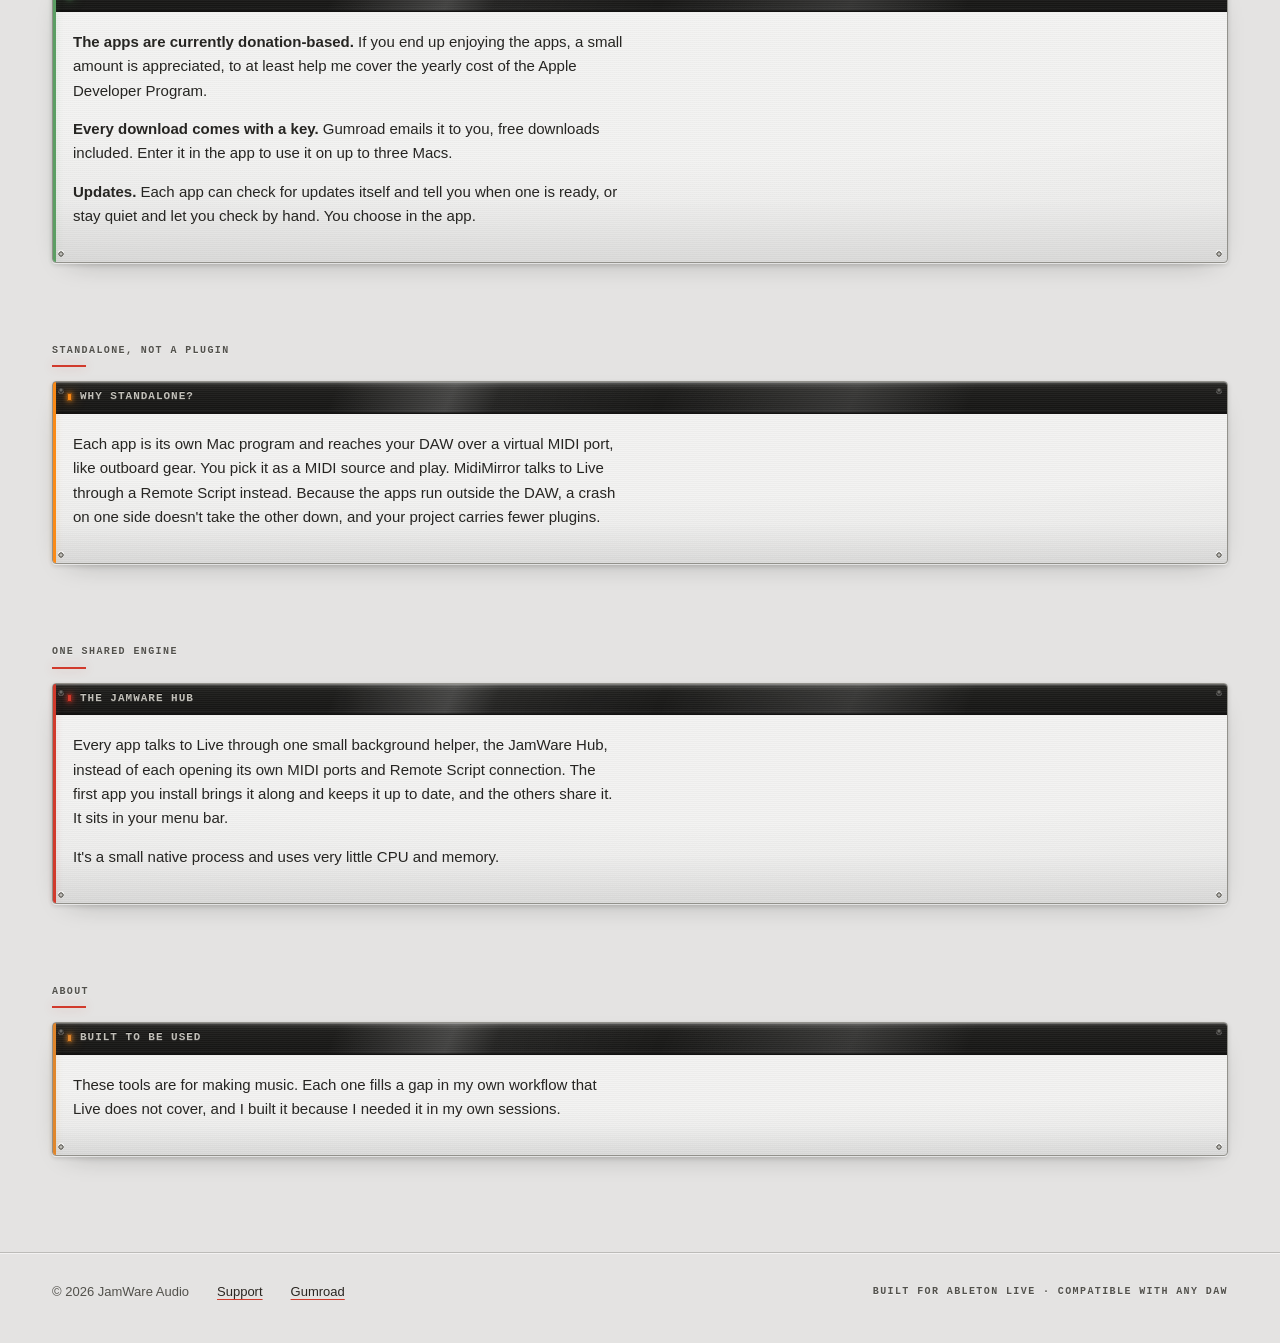
==== commit c82d2ef1: "Publish site from jamwareaudio@15ab262" ====
--- a/index.html
+++ b/index.html
@@ -24,7 +24,7 @@
 <meta name="twitter:title" content="JamWare Audio - Mac apps for music production" />
 <meta name="twitter:description" content="Apps built for Ableton Live, with the flexibility of plugins and the depth of hardware: MutationStation, Chordinator, Spectrl and MidiMirror. Compatible with any DAW." />
 <meta name="twitter:image" content="https://jamwareaudio.com/assets/shots/hero-stack.png" />
-<link rel="stylesheet" href="styles.css?v=1790337124" />
+<link rel="stylesheet" href="styles.css?v=1791227927" />
 
 <!-- ==========================================================================
      STORE LINKS — every "Get it" button on this site points at Gumroad, and
@@ -260,7 +260,7 @@
             <h3><a href="apps/mutationstation.html">MutationStation</a></h3>
             <p class="tagline">Lock the notes that work, mutate the rest, and find acid sequences you wouldn't have written yourself.</p>
             <p class="blurb">
-Give it a line and it mutates pitch, rhythm, accent, slide, octave and length into new variations. Lock the notes that already work, Elektron-style, and re-roll the rest as often as you like. Play notes in from a keyboard or pull a clip from Live, then drag the result into your DAW.
+Give it a sequence and it mutates pitch, rhythm, accent, slide, octave and length into new variations. Lock the notes that already work, Elektron-style, and re-roll the rest as often as you like. Play notes in from a keyboard or pull a clip from Live, then drag the result into your DAW.
 </p>
             <div class="btn-row">
               <a class="btn gumroad-button" href="https://jamwareaudio.gumroad.com/l/mutationstation">Get it on</a>
@@ -288,7 +288,7 @@
             <h3><a href="apps/phrasemaker.html">PhraseMaker</a> <span class="lcd">Beta</span></h3>
             <p class="tagline">Chords in, melody out. Give it a progression and a rhythm, and it writes the melody over them.</p>
             <p class="blurb">
-Bring in a chord progression from Live, a MIDI file or your keyboard, and it writes a lead line that follows the harmony. Lock the notes you like, re-roll the rest, and shape the line with octaves, accents, slides, passing notes and call-and-response placement.
+Bring in a chord progression from Live, a MIDI file or your keyboard, and it writes a lead melody that follows the harmony. Lock the notes you like, re-roll the rest, and shape it with octaves, accents, slides, passing notes and call-and-response placement.
 </p>
             <div class="btn-row">
               <a class="btn gumroad-button" href="https://jamwareaudio.gumroad.com/l/phrasemaker">Get it on</a>
@@ -469,7 +469,7 @@
           </div>
           <div class="video-read">
             <span class="video-read-label">Up next</span>
-            <span class="video-read-value">Short walkthroughs of all four apps — coming shortly</span>
+            <span class="video-read-value">Walkthroughs of the other apps are on the way</span>
           </div>
         </div>
 
@@ -507,8 +507,7 @@
           <div class="prose">
             <p>
               MutationStation and Chordinator, the two apps that write notes.
-              They work together: take chords from Chordinator, mutate a line
-              over them in MutationStation, and drag either one into your
+              They work together: take chords from Chordinator, mutate a sequence over them in MutationStation, and drag either one into your
               DAW.
             </p>
             <div class="btn-row">
@@ -570,7 +569,7 @@
             on up to three Macs.
           </p>
           <p>
-            <strong>Updates, your way.</strong> Each app can check for updates
+            <strong>Updates.</strong> Each app can check for updates
             itself and tell you when one is ready, or stay quiet and let you
             check by hand. You choose in the app.
           </p>
--- a/styles.css
+++ b/styles.css
@@ -1803,6 +1803,14 @@
 
 .two-col { display: grid; grid-template-columns: 1fr 1fr; gap: 24px; align-items: start; }
 
+/* YouTube embeds on an app page (MidiMirror first, 2026-10-05). The frame holds
+   16:9 with aspect-ratio rather than the old padding-top hack, and the iframe
+   fills it, so the player scales with the column on any width. */
+.video-embed { margin: 0; min-width: 0; }
+.video-frame { aspect-ratio: 16 / 9; border-radius: 6px; overflow: hidden; background: #000; }
+.video-frame iframe { display: block; width: 100%; height: 100%; border: 0; }
+.video-embed figcaption { margin-top: 10px; font-size: 14px; }
+
 /* ---- The closing panel group ----------------------------------------------
 
    Every app page ends with the same four-ish reference panels — Why standalone,
